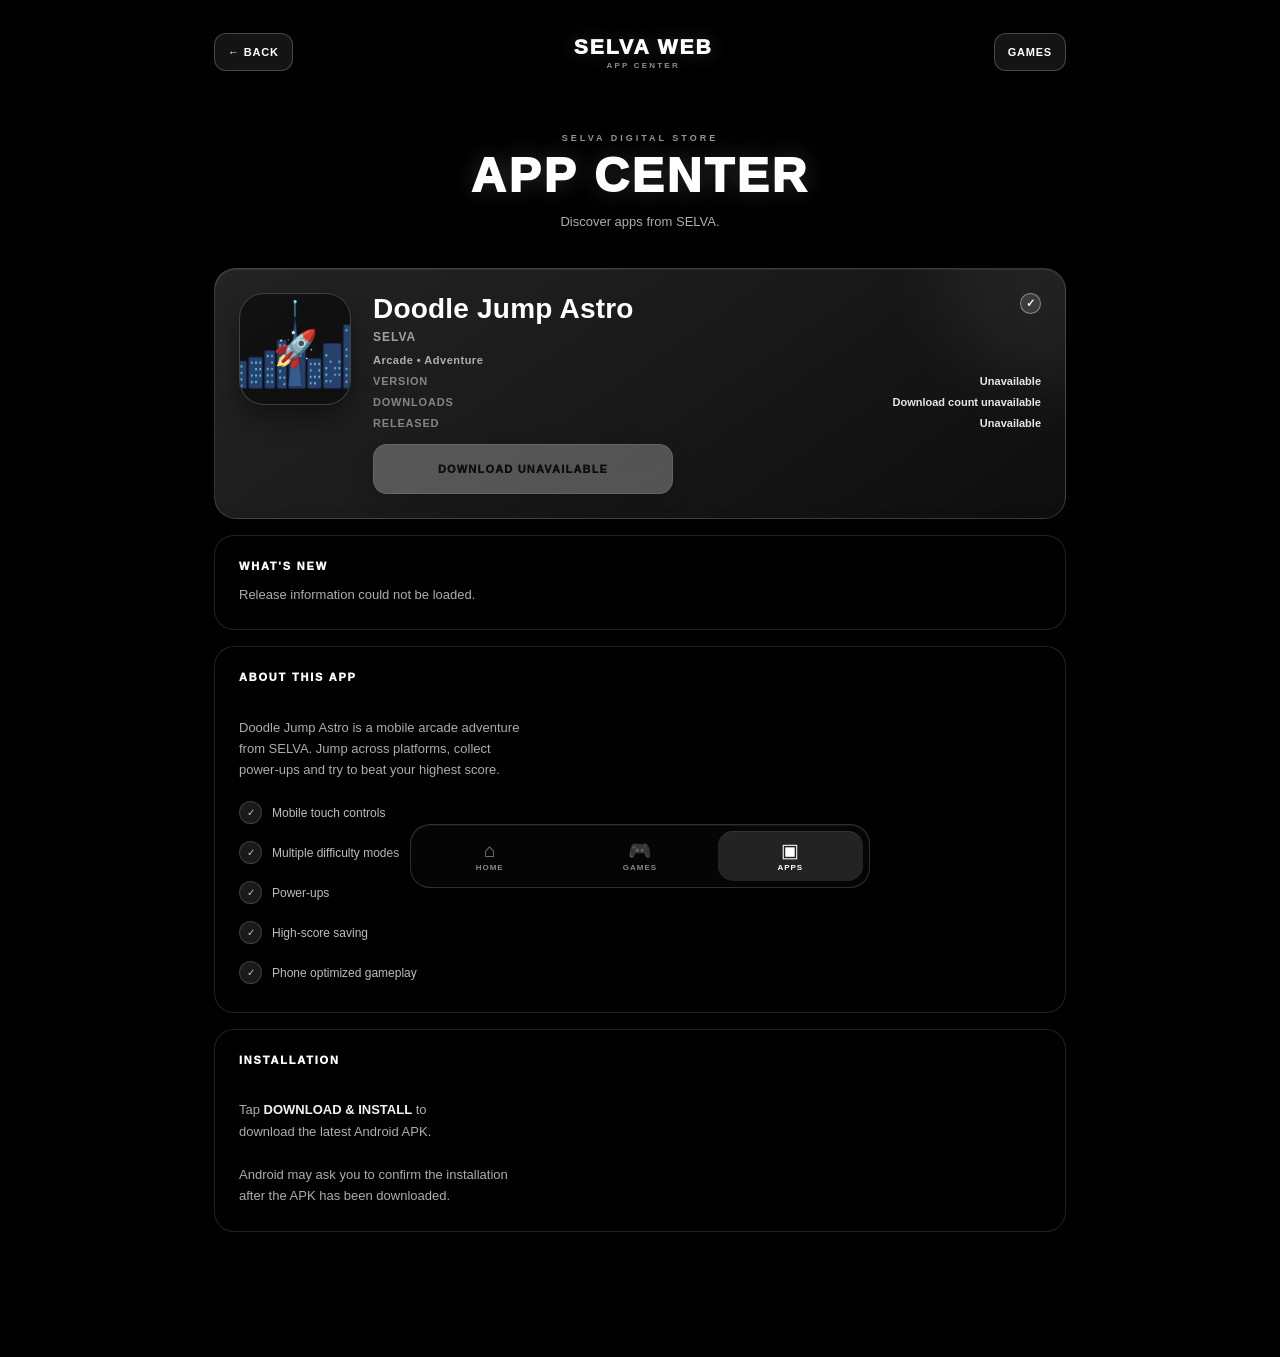
==== app-center.html @ 06432cd3 "Update style.css" ====
<!DOCTYPE html>
<html lang="en">

<head>
  <meta charset="UTF-8">

  <meta
          name="viewport"
          content="width=device-width, initial-scale=1.0, maximum-scale=1.0, user-scalable=no"
  >

  <title>SELVA WEB • App Center</title>

  <link rel="stylesheet" href="app-center.css">
</head>

<body>

<!-- =====================================================
     BACKGROUND VIDEO
     ===================================================== -->

<div class="background">
  <video
          autoplay
          muted
          loop
          playsinline
          preload="auto"
  >
    <source
            src="assets/live_wallpaper_appcenter.mp4"
            type="video/mp4"
    >
  </video>

  <div class="background-overlay"></div>
</div>


<!-- =====================================================
     MAIN APP
     ===================================================== -->

<main class="app-shell">

  <!-- =================================================
       TOP HEADER
       ================================================= -->

  <header class="top-bar">

    <button
            class="top-button"
            onclick="window.location.href='home.html'"
    >
      ← BACK
    </button>

    <div class="brand">
      <div class="brand-title">
        SELVA WEB
      </div>

      <div class="brand-subtitle">
        APP CENTER
      </div>
    </div>

    <button
            class="top-button"
            onclick="window.location.href='game-center.html'"
    >
      GAMES
    </button>

  </header>


  <!-- =================================================
       PAGE TITLE
       ================================================= -->

  <section class="page-heading">

    <div class="heading-small">
      SELVA DIGITAL STORE
    </div>

    <h1>
      APP CENTER
    </h1>

    <p>
      Discover apps from SELVA.
    </p>

  </section>


  <!-- =================================================
       APP CARD
       ================================================= -->

  <section class="apps-container">

    <article class="app-card">

      <!-- APP ICON -->

      <div class="app-icon-wrapper">

        <div class="app-icon">

          <img
                  src="assets/doodle_jump/environment/space_city.png"
                  alt="Doodle Jump Astro"
                  onerror="this.style.display='none';"
          >

          <span class="fallback-icon">
                            🚀
                        </span>

        </div>

      </div>


      <!-- APP INFORMATION -->

      <div class="app-information">

        <div class="app-title-row">

          <div>

            <h2>
              Doodle Jump Astro
            </h2>

            <p class="developer">
              SELVA
            </p>

          </div>

          <div class="verified">
            ✓
          </div>

        </div>


        <div class="category">
          Arcade • Adventure
        </div>


        <!-- VERSION -->

        <div class="metadata-row">

                        <span>
                            VERSION
                        </span>

          <strong id="appVersion">
            Loading...
          </strong>

        </div>


        <!-- DOWNLOAD COUNT -->

        <div class="metadata-row">

                        <span>
                            DOWNLOADS
                        </span>

          <strong id="appDownloads">
            Loading...
          </strong>

        </div>


        <!-- RELEASE DATE -->

        <div class="metadata-row">

                        <span>
                            RELEASED
                        </span>

          <strong id="appDate">
            Loading...
          </strong>

        </div>


        <!-- INSTALL BUTTON -->

        <button
                id="installButton"
                class="install-btn"
                disabled
        >
          LOADING...
        </button>

      </div>

    </article>


    <!-- =================================================
         WHAT'S NEW
         ================================================= -->

    <section class="info-card">

      <div class="section-title">
        WHAT'S NEW
      </div>

      <p id="whatsNew">
        Loading release information...
      </p>

    </section>


    <!-- =================================================
         APP DESCRIPTION
         ================================================= -->

    <section class="info-card">

      <div class="section-title">
        ABOUT THIS APP
      </div>

      <p>
        Doodle Jump Astro is a mobile arcade adventure
        from SELVA. Jump across platforms, collect
        power-ups and try to beat your highest score.
      </p>

      <div class="feature-list">

        <div class="feature">
          <span>✓</span>
          Mobile touch controls
        </div>

        <div class="feature">
          <span>✓</span>
          Multiple difficulty modes
        </div>

        <div class="feature">
          <span>✓</span>
          Power-ups
        </div>

        <div class="feature">
          <span>✓</span>
          High-score saving
        </div>

        <div class="feature">
          <span>✓</span>
          Phone optimized gameplay
        </div>

      </div>

    </section>


    <!-- =================================================
         INSTALL INFORMATION
         ================================================= -->

    <section class="info-card install-info">

      <div class="section-title">
        INSTALLATION
      </div>

      <p>
        Tap <strong>DOWNLOAD &amp; INSTALL</strong> to
        download the latest Android APK.
      </p>

      <p>
        Android may ask you to confirm the installation
        after the APK has been downloaded.
      </p>

    </section>

  </section>

</main>


<!-- =====================================================
     BOTTOM NAVIGATION
     ===================================================== -->

<nav class="bottom-nav">

  <button
          onclick="window.location.href='home.html'"
  >
    <span>⌂</span>
    <small>HOME</small>
  </button>

  <button
          onclick="window.location.href='game-center.html'"
  >
    <span>🎮</span>
    <small>GAMES</small>
  </button>

  <button
          class="active"
          onclick="window.location.href='app-center.html'"
  >
    <span>▣</span>
    <small>APPS</small>
  </button>

</nav>


<!-- =====================================================
     APP CENTER JAVASCRIPT
     ===================================================== -->

<script src="app-center.js"></script>

</body>

</html>
---- app-center.css ----
/* =========================================================
   SELVA WEB — APP CENTER
   Complete stylesheet
   ========================================================= */


/* =========================================================
   RESET
   ========================================================= */

* {
    box-sizing: border-box;
    margin: 0;
    padding: 0;
}

html {
    width: 100%;
    min-height: 100%;
    background: #000;
    scroll-behavior: smooth;
}

body {
    width: 100%;
    min-height: 100vh;

    font-family:
        Inter,
        "Segoe UI",
        Roboto,
        Arial,
        sans-serif;

    background: #000;
    color: #fff;

    overflow-x: hidden;

    -webkit-font-smoothing: antialiased;
    text-rendering: optimizeLegibility;
}


/* =========================================================
   BACKGROUND
   ========================================================= */

.background {
    position: fixed;
    inset: 0;

    width: 100%;
    height: 100%;

    z-index: -10;

    overflow: hidden;

    background: #000;
}

.background video {
    position: absolute;

    top: 50%;
    left: 50%;

    width: 100%;
    height: 100%;

    min-width: 100%;
    min-height: 100%;

    transform: translate(-50%, -50%);

    object-fit: cover;

    opacity: 0.72;

    pointer-events: none;
}

.background-overlay {
    position: absolute;
    inset: 0;

    background:
        linear-gradient(
            180deg,
            rgba(0, 0, 0, 0.72) 0%,
            rgba(0, 0, 0, 0.34) 35%,
            rgba(0, 0, 0, 0.62) 72%,
            rgba(0, 0, 0, 0.94) 100%
        );

    backdrop-filter: blur(1px);

    pointer-events: none;
}


/* =========================================================
   MAIN SHELL
   ========================================================= */

.app-shell {
    width: 100%;
    max-width: 900px;

    margin: 0 auto;

    min-height: 100vh;

    padding:
        16px
        16px
        110px;
}


/* =========================================================
   TOP BAR
   ========================================================= */

.top-bar {
    position: sticky;

    top: 0;

    z-index: 50;

    width: 100%;

    min-height: 58px;

    display: flex;
    align-items: center;
    justify-content: space-between;

    gap: 10px;

    padding: 8px 0 12px;

    background:
        linear-gradient(
            180deg,
            rgba(0, 0, 0, 0.76),
            rgba(0, 0, 0, 0)
        );

    backdrop-filter: blur(8px);
}

.top-button {
    border: 1px solid rgba(255, 255, 255, 0.22);

    background:
        rgba(255, 255, 255, 0.08);

    color: #fff;

    min-height: 38px;

    padding: 0 13px;

    border-radius: 12px;

    font-size: 11px;
    font-weight: 800;

    letter-spacing: 0.8px;

    cursor: pointer;

    transition:
        transform 0.18s ease,
        background 0.18s ease,
        border-color 0.18s ease;
}

.top-button:hover {
    background:
        rgba(255, 255, 255, 0.15);

    border-color:
        rgba(255, 255, 255, 0.42);

    transform: translateY(-1px);
}

.top-button:active {
    transform: scale(0.96);
}

.brand {
    flex: 1;

    text-align: center;

    min-width: 0;
}

.brand-title {
    font-size: clamp(16px, 4vw, 21px);

    font-weight: 950;

    letter-spacing: 2px;

    white-space: nowrap;

    text-shadow:
        0 0 18px rgba(255, 255, 255, 0.2);
}

.brand-subtitle {
    margin-top: 2px;

    font-size: 8px;

    font-weight: 800;

    letter-spacing: 2.2px;

    opacity: 0.55;
}


/* =========================================================
   PAGE HEADING
   ========================================================= */

.page-heading {
    text-align: center;

    padding:
        30px
        4px
        28px;
}

.heading-small {
    font-size: 9px;

    font-weight: 900;

    letter-spacing: 3px;

    opacity: 0.58;

    margin-bottom: 9px;
}

.page-heading h1 {
    font-size: clamp(30px, 8vw, 48px);

    line-height: 1;

    font-weight: 1000;

    letter-spacing: 3px;

    text-transform: uppercase;

    text-shadow:
        0 0 24px rgba(255, 255, 255, 0.18);
}

.page-heading p {
    margin-top: 12px;

    font-size: 13px;

    line-height: 1.5;

    color:
        rgba(255, 255, 255, 0.68);
}


/* =========================================================
   APP CONTAINER
   ========================================================= */

.apps-container {
    display: flex;

    flex-direction: column;

    gap: 16px;
}


/* =========================================================
   APP CARD
   ========================================================= */

.app-card {
    position: relative;

    width: 100%;

    display: flex;

    align-items: flex-start;

    gap: 16px;

    padding: 18px;

    border-radius: 22px;

    border:
        1px solid rgba(255, 255, 255, 0.16);

    background:
        linear-gradient(
            145deg,
            rgba(255, 255, 255, 0.14),
            rgba(255, 255, 255, 0.055)
        );

    box-shadow:
        0 18px 50px rgba(0, 0, 0, 0.42),
        inset 0 1px 0 rgba(255, 255, 255, 0.08);

    backdrop-filter: blur(18px);
    -webkit-backdrop-filter: blur(18px);

    overflow: hidden;

    transition:
        transform 0.25s ease,
        border-color 0.25s ease,
        box-shadow 0.25s ease;
}

.app-card::before {
    content: "";

    position: absolute;

    top: -100px;
    right: -100px;

    width: 220px;
    height: 220px;

    border-radius: 50%;

    background:
        rgba(255, 255, 255, 0.06);

    filter: blur(40px);

    pointer-events: none;
}

.app-card:hover {
    transform: translateY(-2px);

    border-color:
        rgba(255, 255, 255, 0.28);

    box-shadow:
        0 24px 60px rgba(0, 0, 0, 0.52),
        inset 0 1px 0 rgba(255, 255, 255, 0.1);
}


/* =========================================================
   APP ICON
   ========================================================= */

.app-icon-wrapper {
    flex: 0 0 auto;
}

.app-icon {
    position: relative;

    width: 82px;
    height: 82px;

    border-radius: 20px;

    overflow: hidden;

    background:
        rgba(0, 0, 0, 0.5);

    border:
        1px solid rgba(255, 255, 255, 0.2);

    box-shadow:
        0 12px 28px rgba(0, 0, 0, 0.42);

    display: flex;
    align-items: center;
    justify-content: center;
}

.app-icon img {
    position: absolute;

    inset: 0;

    width: 100%;
    height: 100%;

    object-fit: cover;
}

.fallback-icon {
    position: relative;

    z-index: 1;

    font-size: 36px;

    line-height: 1;
}


/* =========================================================
   APP INFORMATION
   ========================================================= */

.app-information {
    flex: 1;

    min-width: 0;
}

.app-title-row {
    display: flex;

    align-items: flex-start;

    justify-content: space-between;

    gap: 8px;
}

.app-title-row h2 {
    font-size: clamp(18px, 5vw, 24px);

    line-height: 1.15;

    font-weight: 900;

    letter-spacing: 0.2px;
}

.developer {
    margin-top: 5px;

    font-size: 11px;

    font-weight: 700;

    letter-spacing: 1px;

    opacity: 0.58;
}

.verified {
    flex: 0 0 auto;

    width: 21px;
    height: 21px;

    display: flex;
    align-items: center;
    justify-content: center;

    border-radius: 50%;

    border:
        1px solid rgba(255, 255, 255, 0.4);

    background:
        rgba(255, 255, 255, 0.12);

    font-size: 11px;

    font-weight: 900;
}

.category {
    margin-top: 10px;

    font-size: 10px;

    font-weight: 700;

    letter-spacing: 0.5px;

    opacity: 0.64;
}


/* =========================================================
   METADATA
   ========================================================= */

.metadata-row {
    display: flex;

    align-items: center;

    justify-content: space-between;

    gap: 10px;

    margin-top: 9px;

    font-size: 10px;
}

.metadata-row span {
    font-weight: 700;

    letter-spacing: 0.8px;

    opacity: 0.46;
}

.metadata-row strong {
    font-size: 10px;

    font-weight: 800;

    text-align: right;

    color:
        rgba(255, 255, 255, 0.9);
}


/* =========================================================
   INSTALL BUTTON
   ========================================================= */

.install-btn {
    width: 100%;

    min-height: 46px;

    margin-top: 15px;

    padding: 0 18px;

    border: 1px solid
        rgba(255, 255, 255, 0.32);

    border-radius: 14px;

    background:
        rgba(255, 255, 255, 0.92);

    color: #000;

    font-size: 11px;

    font-weight: 950;

    letter-spacing: 1.2px;

    cursor: pointer;

    box-shadow:
        0 8px 25px rgba(0, 0, 0, 0.28);

    transition:
        transform 0.18s ease,
        background 0.18s ease,
        box-shadow 0.18s ease,
        opacity 0.18s ease;
}

.install-btn:hover:not(:disabled) {
    background: #fff;

    transform: translateY(-1px);

    box-shadow:
        0 12px 30px rgba(0, 0, 0, 0.38);
}

.install-btn:active:not(:disabled) {
    transform: scale(0.97);
}

.install-btn:disabled {
    cursor: wait;

    opacity: 0.48;

    background:
        rgba(255, 255, 255, 0.55);
}


/* =========================================================
   INFO CARDS
   ========================================================= */

.info-card {
    width: 100%;

    padding: 20px;

    border-radius: 20px;

    border:
        1px solid rgba(255, 255, 255, 0.13);

    background:
        rgba(0, 0, 0, 0.42);

    box-shadow:
        0 12px 38px rgba(0, 0, 0, 0.3);

    backdrop-filter: blur(16px);
    -webkit-backdrop-filter: blur(16px);
}

.section-title {
    margin-bottom: 12px;

    font-size: 11px;

    font-weight: 950;

    letter-spacing: 1.8px;
}

.info-card p {
    font-size: 12px;

    line-height: 1.65;

    color:
        rgba(255, 255, 255, 0.68);

    white-space: pre-line;
}

.info-card strong {
    color:
        rgba(255, 255, 255, 0.95);
}


/* =========================================================
   FEATURE LIST
   ========================================================= */

.feature-list {
    display: flex;

    flex-direction: column;

    gap: 10px;

    margin-top: 17px;
}

.feature {
    display: flex;

    align-items: center;

    gap: 10px;

    min-height: 30px;

    font-size: 11px;

    color:
        rgba(255, 255, 255, 0.74);
}

.feature span {
    width: 23px;
    height: 23px;

    flex: 0 0 auto;

    display: flex;
    align-items: center;
    justify-content: center;

    border-radius: 50%;

    background:
        rgba(255, 255, 255, 0.1);

    border:
        1px solid rgba(255, 255, 255, 0.15);

    font-size: 10px;
}


/* =========================================================
   INSTALL INFO
   ========================================================= */

.install-info {
    margin-bottom: 5px;
}


/* =========================================================
   BOTTOM NAVIGATION
   ========================================================= */

.bottom-nav {
    position: fixed;

    left: 50%;
    bottom: 12px;

    transform: translateX(-50%);

    z-index: 100;

    width:
        min(calc(100% - 24px), 460px);

    min-height: 62px;

    display: grid;

    grid-template-columns:
        repeat(3, 1fr);

    gap: 5px;

    padding: 6px;

    border-radius: 20px;

    border:
        1px solid rgba(255, 255, 255, 0.17);

    background:
        rgba(8, 8, 8, 0.72);

    box-shadow:
        0 16px 45px rgba(0, 0, 0, 0.55),
        inset 0 1px 0 rgba(255, 255, 255, 0.06);

    backdrop-filter: blur(22px);
    -webkit-backdrop-filter: blur(22px);
}

.bottom-nav button {
    min-height: 50px;

    border: 0;

    border-radius: 15px;

    background:
        transparent;

    color:
        rgba(255, 255, 255, 0.52);

    cursor: pointer;

    display: flex;

    flex-direction: column;

    align-items: center;

    justify-content: center;

    gap: 3px;

    transition:
        background 0.18s ease,
        color 0.18s ease,
        transform 0.18s ease;
}

.bottom-nav button span {
    font-size: 19px;

    line-height: 1;
}

.bottom-nav button small {
    font-size: 8px;

    font-weight: 900;

    letter-spacing: 1px;
}

.bottom-nav button:hover {
    color: #fff;

    background:
        rgba(255, 255, 255, 0.07);
}

.bottom-nav button:active {
    transform: scale(0.94);
}

.bottom-nav button.active {
    color: #fff;

    background:
        rgba(255, 255, 255, 0.12);

    box-shadow:
        inset 0 1px 0
        rgba(255, 255, 255, 0.08);
}


/* =========================================================
   LOADING STATE
   ========================================================= */

#appVersion,
#appDownloads,
#appDate,
#whatsNew {
    transition:
        opacity 0.25s ease;
}


/* =========================================================
   SCROLLBAR
   ========================================================= */

::-webkit-scrollbar {
    width: 5px;
}

::-webkit-scrollbar-track {
    background: #000;
}

::-webkit-scrollbar-thumb {
    background:
        rgba(255, 255, 255, 0.25);

    border-radius: 10px;
}

::-webkit-scrollbar-thumb:hover {
    background:
        rgba(255, 255, 255, 0.42);
}


/* =========================================================
   SELECTION
   ========================================================= */

::selection {
    background:
        rgba(255, 255, 255, 0.25);

    color: #fff;
}


/* =========================================================
   MOBILE — SMALL PHONES
   ========================================================= */

@media (max-width: 430px) {

    .app-shell {
        padding:
            10px
            12px
            105px;
    }

    .top-bar {
        min-height: 54px;

        padding-top: 5px;
    }

    .top-button {
        min-height: 36px;

        padding: 0 10px;

        font-size: 9px;

        letter-spacing: 0.6px;
    }

    .brand-title {
        font-size: 15px;

        letter-spacing: 1.5px;
    }

    .brand-subtitle {
        font-size: 7px;

        letter-spacing: 1.5px;
    }

    .page-heading {
        padding:
            24px
            0
            22px;
    }

    .page-heading h1 {
        font-size: 29px;

        letter-spacing: 2px;
    }

    .page-heading p {
        font-size: 12px;
    }

    .app-card {
        gap: 13px;

        padding: 14px;

        border-radius: 19px;
    }

    .app-icon {
        width: 70px;
        height: 70px;

        border-radius: 17px;
    }

    .fallback-icon {
        font-size: 30px;
    }

    .app-title-row h2 {
        font-size: 17px;
    }

    .developer {
        font-size: 10px;
    }

    .category {
        margin-top: 8px;

        font-size: 9px;
    }

    .metadata-row {
        margin-top: 7px;

        font-size: 9px;
    }

    .metadata-row strong {
        font-size: 9px;
    }

    .install-btn {
        min-height: 43px;

        margin-top: 13px;

        font-size: 10px;
    }

    .info-card {
        padding: 17px;

        border-radius: 18px;
    }

    .info-card p {
        font-size: 11px;

        line-height: 1.6;
    }

    .section-title {
        font-size: 10px;

        letter-spacing: 1.5px;
    }

    .feature {
        font-size: 10px;
    }

    .bottom-nav {
        bottom: 8px;

        width:
            calc(100% - 18px);

        min-height: 58px;

        border-radius: 18px;
    }

    .bottom-nav button {
        min-height: 46px;

        border-radius: 13px;
    }

    .bottom-nav button span {
        font-size: 17px;
    }

    .bottom-nav button small {
        font-size: 7px;
    }
}


/* =========================================================
   VERY SMALL PHONES
   ========================================================= */

@media (max-width: 350px) {

    .app-card {
        gap: 10px;

        padding: 12px;
    }

    .app-icon {
        width: 60px;
        height: 60px;

        border-radius: 15px;
    }

    .app-title-row h2 {
        font-size: 15px;
    }

    .verified {
        width: 18px;
        height: 18px;

        font-size: 9px;
    }

    .metadata-row {
        font-size: 8px;
    }

    .metadata-row strong {
        font-size: 8px;
    }

    .install-btn {
        min-height: 40px;

        font-size: 9px;
    }
}


/* =========================================================
   TABLET / DESKTOP
   ========================================================= */

@media (min-width: 700px) {

    .app-shell {
        padding:
            20px
            24px
            120px;
    }

    .top-bar {
        min-height: 68px;
    }

    .page-heading {
        padding-top: 45px;

        padding-bottom: 36px;
    }

    .app-card {
        padding: 24px;

        gap: 22px;
    }

    .app-icon {
        width: 112px;
        height: 112px;

        border-radius: 25px;
    }

    .app-title-row h2 {
        font-size: 28px;
    }

    .developer {
        font-size: 12px;
    }

    .category {
        font-size: 11px;
    }

    .metadata-row {
        font-size: 11px;
    }

    .metadata-row strong {
        font-size: 11px;
    }

    .install-btn {
        max-width: 300px;

        min-height: 50px;
    }

    .info-card {
        padding: 24px;
    }

    .info-card p {
        font-size: 13px;
    }

    .feature {
        font-size: 12px;
    }
}


/* =========================================================
   REDUCED MOTION
   ========================================================= */

@media (prefers-reduced-motion: reduce) {

    html {
        scroll-behavior: auto;
    }

    *,
    *::before,
    *::after {
        transition-duration: 0.01ms !important;
        animation-duration: 0.01ms !important;
        animation-iteration-count: 1 !important;
    }
}
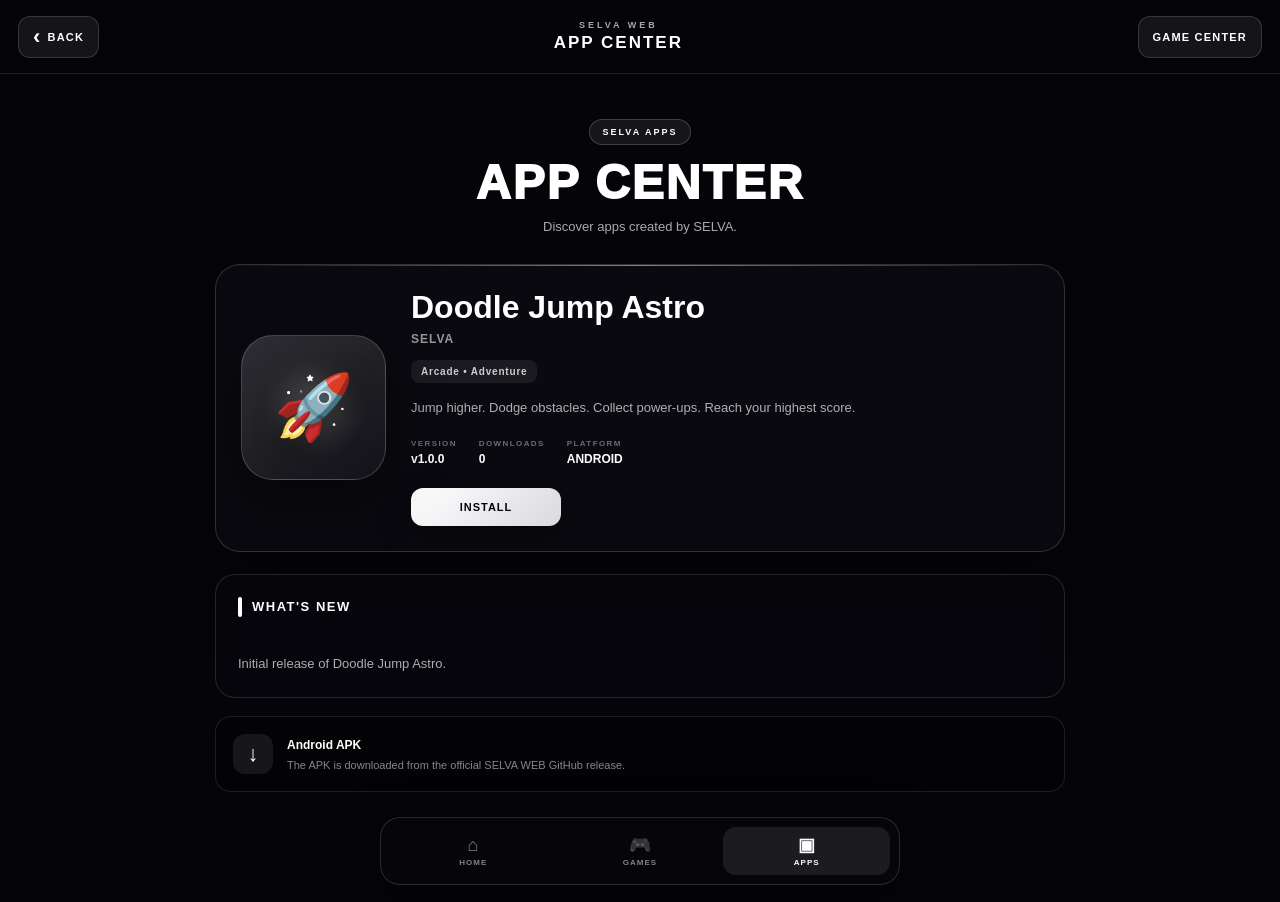
==== commit f049065e: "Update style.css" ====
--- a/app-center.html
+++ b/app-center.html
@@ -9,125 +9,140 @@
           content="width=device-width, initial-scale=1.0, maximum-scale=1.0, user-scalable=no"
   >
 
-  <title>SELVA WEB • App Center</title>
-
-  <link rel="stylesheet" href="app-center.css">
+  <meta
+          name="theme-color"
+          content="#050509"
+  >
+
+  <title>SELVA WEB - App Center</title>
+
+  <link
+          rel="stylesheet"
+          href="app-center.css"
+  >
 </head>
 
 <body>
 
 <!-- =====================================================
-     BACKGROUND VIDEO
+     APP CENTER LIVE WALLPAPER
      ===================================================== -->
 
-<div class="background">
-  <video
-          autoplay
-          muted
-          loop
-          playsinline
-          preload="auto"
-  >
-    <source
-            src="assets/live_wallpaper_appcenter.mp4"
-            type="video/mp4"
+<video
+        id="appCenterBackground"
+        class="app-center-background"
+        autoplay
+        muted
+        loop
+        playsinline
+        preload="auto"
+>
+  <source
+          src="assets/live_wallpaper_appcenter.mp4"
+          type="video/mp4"
+  >
+</video>
+
+
+<!-- Dark overlay -->
+<div class="background-overlay"></div>
+
+
+<!-- =====================================================
+     MAIN PAGE
+     ===================================================== -->
+
+<main class="app-page">
+
+
+  <!-- =================================================
+       TOP BAR
+       ================================================= -->
+
+  <header class="top-bar">
+
+    <a
+            href="home.html"
+            class="back-button"
     >
-  </video>
-
-  <div class="background-overlay"></div>
-</div>
-
-
-<!-- =====================================================
-     MAIN APP
-     ===================================================== -->
-
-<main class="app-shell">
+      <span class="back-icon">‹</span>
+      <span>BACK</span>
+    </a>
+
+
+    <div class="page-title">
+
+                <span class="title-small">
+                    SELVA WEB
+                </span>
+
+      <span class="title-main">
+                    APP CENTER
+                </span>
+
+    </div>
+
+
+    <a
+            href="game-center.html"
+            class="games-button"
+    >
+      GAME CENTER
+    </a>
+
+  </header>
+
 
   <!-- =================================================
-       TOP HEADER
+       CONTENT
        ================================================= -->
 
-  <header class="top-bar">
-
-    <button
-            class="top-button"
-            onclick="window.location.href='home.html'"
-    >
-      ← BACK
-    </button>
-
-    <div class="brand">
-      <div class="brand-title">
-        SELVA WEB
-      </div>
-
-      <div class="brand-subtitle">
+  <section class="app-content">
+
+
+    <!-- =================================================
+         PAGE INTRO
+         ================================================= -->
+
+    <div class="center-heading">
+
+      <div class="heading-badge">
+        SELVA APPS
+      </div>
+
+      <h1>
         APP CENTER
-      </div>
+      </h1>
+
+      <p>
+        Discover apps created by SELVA.
+      </p>
+
     </div>
 
-    <button
-            class="top-button"
-            onclick="window.location.href='game-center.html'"
-    >
-      GAMES
-    </button>
-
-  </header>
-
-
-  <!-- =================================================
-       PAGE TITLE
-       ================================================= -->
-
-  <section class="page-heading">
-
-    <div class="heading-small">
-      SELVA DIGITAL STORE
-    </div>
-
-    <h1>
-      APP CENTER
-    </h1>
-
-    <p>
-      Discover apps from SELVA.
-    </p>
-
-  </section>
-
-
-  <!-- =================================================
-       APP CARD
-       ================================================= -->
-
-  <section class="apps-container">
+
+    <!-- =================================================
+         APP CARD
+         ONLY DOODLE JUMP ASTRO
+         ================================================= -->
 
     <article class="app-card">
 
-      <!-- APP ICON -->
-
-      <div class="app-icon-wrapper">
-
-        <div class="app-icon">
-
-          <img
-                  src="assets/doodle_jump/environment/space_city.png"
-                  alt="Doodle Jump Astro"
-                  onerror="this.style.display='none';"
-          >
-
-          <span class="fallback-icon">
-                            🚀
-                        </span>
-
+
+      <!-- App icon -->
+
+      <div class="app-icon">
+
+        <div class="icon-glow"></div>
+
+        <div class="icon-content">
+          🚀
         </div>
 
       </div>
 
 
-      <!-- APP INFORMATION -->
+      <!-- App information -->
 
       <div class="app-information">
 
@@ -145,71 +160,84 @@
 
           </div>
 
-          <div class="verified">
-            ✓
-          </div>
-
         </div>
 
 
-        <div class="category">
+        <div class="app-category">
           Arcade • Adventure
         </div>
 
 
-        <!-- VERSION -->
-
-        <div class="metadata-row">
-
-                        <span>
-                            VERSION
-                        </span>
-
-          <strong id="appVersion">
-            Loading...
-          </strong>
+        <div class="app-description">
+
+          Jump higher.
+          Dodge obstacles.
+          Collect power-ups.
+          Reach your highest score.
 
         </div>
 
 
-        <!-- DOWNLOAD COUNT -->
-
-        <div class="metadata-row">
-
-                        <span>
-                            DOWNLOADS
-                        </span>
-
-          <strong id="appDownloads">
-            Loading...
-          </strong>
+        <!-- App metadata -->
+
+        <div class="app-meta">
+
+          <div class="meta-item">
+
+                            <span class="meta-label">
+                                VERSION
+                            </span>
+
+            <span
+                    id="appVersion"
+                    class="meta-value"
+            >
+                                v1.0.0
+                            </span>
+
+          </div>
+
+
+          <div class="meta-item">
+
+                            <span class="meta-label">
+                                DOWNLOADS
+                            </span>
+
+            <span
+                    id="downloadCount"
+                    class="meta-value"
+            >
+                                0
+                            </span>
+
+          </div>
+
+
+          <div class="meta-item">
+
+                            <span class="meta-label">
+                                PLATFORM
+                            </span>
+
+            <span class="meta-value">
+                                ANDROID
+                            </span>
+
+          </div>
 
         </div>
 
 
-        <!-- RELEASE DATE -->
-
-        <div class="metadata-row">
-
-                        <span>
-                            RELEASED
-                        </span>
-
-          <strong id="appDate">
-            Loading...
-          </strong>
-
-        </div>
-
-
-        <!-- INSTALL BUTTON -->
+        <!-- Install button -->
 
         <button
                 id="installButton"
-                class="install-btn"
-                disabled
+                class="install-button"
+                type="button"
+                onclick="openInstallModal()"
         >
-          LOADING...
+          <span>INSTALL</span>
         </button>
 
       </div>
@@ -221,92 +249,148 @@
          WHAT'S NEW
          ================================================= -->
 
-    <section class="info-card">
-
-      <div class="section-title">
-        WHAT'S NEW
-      </div>
-
-      <p id="whatsNew">
-        Loading release information...
+    <section class="whats-new-card">
+
+      <div class="section-heading">
+
+        <span class="section-line"></span>
+
+        <h2>
+          WHAT'S NEW
+        </h2>
+
+      </div>
+
+
+      <div
+              id="whatsNew"
+              class="whats-new-content"
+      >
+        Initial release of Doodle Jump Astro.
+      </div>
+
+    </section>
+
+
+    <!-- =================================================
+         DOWNLOAD INFORMATION
+         ================================================= -->
+
+    <section class="download-info">
+
+      <div class="info-icon">
+        ↓
+      </div>
+
+      <div>
+
+        <strong>
+          Android APK
+        </strong>
+
+        <p>
+          The APK is downloaded from the
+          official SELVA WEB GitHub release.
+        </p>
+
+      </div>
+
+    </section>
+
+
+  </section>
+
+</main>
+
+
+<!-- =====================================================
+     INSTALL MODAL
+     ===================================================== -->
+
+<div
+        id="installModal"
+        class="install-modal"
+        aria-hidden="true"
+>
+
+  <div class="modal-box">
+
+
+    <!-- Close -->
+
+    <button
+            id="closeInstall"
+            class="modal-close"
+            type="button"
+            aria-label="Close"
+    >
+      ×
+    </button>
+
+
+    <!-- Icon -->
+
+    <div class="modal-icon">
+      🚀
+    </div>
+
+
+    <h2>
+      Doodle Jump Astro
+    </h2>
+
+
+    <p class="modal-subtitle">
+      Download and install the latest Android APK.
+    </p>
+
+
+    <!-- Progress -->
+
+    <div
+            id="downloadProgress"
+            class="download-progress"
+    >
+
+      <div class="progress-track">
+
+        <div
+                id="progressBar"
+                class="progress-bar"
+        ></div>
+
+      </div>
+
+
+      <p
+              id="downloadStatus"
+              class="download-status"
+      >
+        Ready to download.
       </p>
 
-    </section>
-
-
-    <!-- =================================================
-         APP DESCRIPTION
-         ================================================= -->
-
-    <section class="info-card">
-
-      <div class="section-title">
-        ABOUT THIS APP
-      </div>
-
-      <p>
-        Doodle Jump Astro is a mobile arcade adventure
-        from SELVA. Jump across platforms, collect
-        power-ups and try to beat your highest score.
-      </p>
-
-      <div class="feature-list">
-
-        <div class="feature">
-          <span>✓</span>
-          Mobile touch controls
-        </div>
-
-        <div class="feature">
-          <span>✓</span>
-          Multiple difficulty modes
-        </div>
-
-        <div class="feature">
-          <span>✓</span>
-          Power-ups
-        </div>
-
-        <div class="feature">
-          <span>✓</span>
-          High-score saving
-        </div>
-
-        <div class="feature">
-          <span>✓</span>
-          Phone optimized gameplay
-        </div>
-
-      </div>
-
-    </section>
-
-
-    <!-- =================================================
-         INSTALL INFORMATION
-         ================================================= -->
-
-    <section class="info-card install-info">
-
-      <div class="section-title">
-        INSTALLATION
-      </div>
-
-      <p>
-        Tap <strong>DOWNLOAD &amp; INSTALL</strong> to
-        download the latest Android APK.
-      </p>
-
-      <p>
-        Android may ask you to confirm the installation
-        after the APK has been downloaded.
-      </p>
-
-    </section>
-
-  </section>
-
-</main>
+    </div>
+
+
+    <!-- Download -->
+
+    <button
+            id="downloadInstall"
+            class="download-install-button"
+            type="button"
+    >
+      DOWNLOAD &amp; INSTALL
+    </button>
+
+
+    <p class="install-note">
+      Android may ask for confirmation before
+      installing the downloaded APK.
+    </p>
+
+  </div>
+
+</div>
 
 
 <!-- =====================================================
@@ -315,36 +399,43 @@
 
 <nav class="bottom-nav">
 
-  <button
-          onclick="window.location.href='home.html'"
-  >
-    <span>⌂</span>
-    <small>HOME</small>
-  </button>
-
-  <button
-          onclick="window.location.href='game-center.html'"
-  >
-    <span>🎮</span>
-    <small>GAMES</small>
-  </button>
-
-  <button
-          class="active"
-          onclick="window.location.href='app-center.html'"
-  >
-    <span>▣</span>
-    <small>APPS</small>
-  </button>
+  <a
+          href="home.html"
+          class="nav-item"
+  >
+    <span class="nav-icon">⌂</span>
+    <span>HOME</span>
+  </a>
+
+
+  <a
+          href="game-center.html"
+          class="nav-item"
+  >
+    <span class="nav-icon">🎮</span>
+    <span>GAMES</span>
+  </a>
+
+
+  <a
+          href="app-center.html"
+          class="nav-item active"
+  >
+    <span class="nav-icon">▣</span>
+    <span>APPS</span>
+  </a>
 
 </nav>
 
 
 <!-- =====================================================
-     APP CENTER JAVASCRIPT
+     JAVASCRIPT
      ===================================================== -->
 
-<script src="app-center.js"></script>
+<script
+        src="app-center.js"
+        defer
+></script>
 
 </body>
 
--- a/app-center.css
+++ b/app-center.css
@@ -1,6 +1,7 @@
 /* =========================================================
-   SELVA WEB — APP CENTER
-   Complete stylesheet
+   SELVA WEB
+   APP CENTER
+   app-center.css
    ========================================================= */
 
 
@@ -14,108 +15,89 @@
     padding: 0;
 }
 
-html {
+
+html,
+body {
     width: 100%;
     min-height: 100%;
-    background: #000;
-    scroll-behavior: smooth;
-}
+}
+
+
+html {
+    background: #050509;
+}
+
 
 body {
-    width: 100%;
     min-height: 100vh;
 
     font-family:
-        Inter,
-        "Segoe UI",
-        Roboto,
         Arial,
+        Helvetica,
         sans-serif;
 
-    background: #000;
-    color: #fff;
+    color: #ffffff;
+
+    background: #050509;
 
     overflow-x: hidden;
-
-    -webkit-font-smoothing: antialiased;
-    text-rendering: optimizeLegibility;
-}
-
-
-/* =========================================================
-   BACKGROUND
-   ========================================================= */
-
-.background {
+}
+
+
+/* =========================================================
+   BACKGROUND VIDEO
+   ========================================================= */
+
+.app-center-background {
     position: fixed;
+
+    top: 0;
+    left: 0;
+
+    width: 100vw;
+    height: 100vh;
+
+    object-fit: cover;
+
+    z-index: -3;
+
+    background: #050509;
+}
+
+
+/* =========================================================
+   BACKGROUND OVERLAY
+   ========================================================= */
+
+.background-overlay {
+    position: fixed;
+
     inset: 0;
 
-    width: 100%;
-    height: 100%;
-
-    z-index: -10;
-
-    overflow: hidden;
-
-    background: #000;
-}
-
-.background video {
-    position: absolute;
-
-    top: 50%;
-    left: 50%;
-
-    width: 100%;
-    height: 100%;
-
-    min-width: 100%;
-    min-height: 100%;
-
-    transform: translate(-50%, -50%);
-
-    object-fit: cover;
-
-    opacity: 0.72;
-
-    pointer-events: none;
-}
-
-.background-overlay {
-    position: absolute;
-    inset: 0;
+    z-index: -2;
 
     background:
         linear-gradient(
             180deg,
-            rgba(0, 0, 0, 0.72) 0%,
-            rgba(0, 0, 0, 0.34) 35%,
-            rgba(0, 0, 0, 0.62) 72%,
-            rgba(0, 0, 0, 0.94) 100%
+            rgba(0, 0, 0, 0.45) 0%,
+            rgba(0, 0, 0, 0.20) 35%,
+            rgba(0, 0, 0, 0.55) 100%
         );
 
-    backdrop-filter: blur(1px);
-
     pointer-events: none;
 }
 
 
 /* =========================================================
-   MAIN SHELL
-   ========================================================= */
-
-.app-shell {
-    width: 100%;
-    max-width: 900px;
-
-    margin: 0 auto;
+   PAGE
+   ========================================================= */
+
+.app-page {
+    position: relative;
 
     min-height: 100vh;
 
-    padding:
-        16px
-        16px
-        110px;
+    padding-bottom: 110px;
 }
 
 
@@ -132,163 +114,219 @@
 
     width: 100%;
 
-    min-height: 58px;
+    min-height: 74px;
+
+    padding:
+        14px
+        18px;
 
     display: flex;
+
     align-items: center;
+
     justify-content: space-between;
 
-    gap: 10px;
-
-    padding: 8px 0 12px;
-
-    background:
-        linear-gradient(
-            180deg,
-            rgba(0, 0, 0, 0.76),
-            rgba(0, 0, 0, 0)
+    gap: 14px;
+
+    background:
+        rgba(5, 5, 9, 0.72);
+
+    border-bottom:
+        1px solid
+        rgba(255, 255, 255, 0.10);
+
+    backdrop-filter: blur(18px);
+
+    -webkit-backdrop-filter: blur(18px);
+}
+
+
+/* =========================================================
+   BACK BUTTON
+   ========================================================= */
+
+.back-button,
+.games-button {
+    display: inline-flex;
+
+    align-items: center;
+
+    justify-content: center;
+
+    min-height: 42px;
+
+    padding:
+        9px
+        14px;
+
+    color: #ffffff;
+
+    text-decoration: none;
+
+    font-size: 11px;
+
+    font-weight: 800;
+
+    letter-spacing: 1.2px;
+
+    border:
+        1px solid
+        rgba(255, 255, 255, 0.15);
+
+    border-radius: 12px;
+
+    background:
+        rgba(255, 255, 255, 0.07);
+
+    transition:
+        transform 0.2s ease,
+        background 0.2s ease,
+        border-color 0.2s ease;
+}
+
+
+.back-button:hover,
+.games-button:hover {
+    transform: translateY(-2px);
+
+    background:
+        rgba(255, 255, 255, 0.13);
+
+    border-color:
+        rgba(255, 255, 255, 0.30);
+}
+
+
+.back-icon {
+    margin-right: 6px;
+
+    font-size: 22px;
+
+    line-height: 10px;
+}
+
+
+/* =========================================================
+   PAGE TITLE
+   ========================================================= */
+
+.page-title {
+    display: flex;
+
+    flex-direction: column;
+
+    align-items: center;
+
+    justify-content: center;
+
+    text-align: center;
+}
+
+
+.title-small {
+    font-size: 9px;
+
+    font-weight: 700;
+
+    letter-spacing: 3px;
+
+    opacity: 0.65;
+}
+
+
+.title-main {
+    margin-top: 3px;
+
+    font-size: 17px;
+
+    font-weight: 900;
+
+    letter-spacing: 2px;
+}
+
+
+/* =========================================================
+   CONTENT
+   ========================================================= */
+
+.app-content {
+    width: min(
+        100% - 30px,
+        850px
+    );
+
+    margin:
+        0
+        auto;
+
+    padding-top: 45px;
+}
+
+
+/* =========================================================
+   HEADING
+   ========================================================= */
+
+.center-heading {
+    text-align: center;
+
+    margin-bottom: 30px;
+}
+
+
+.heading-badge {
+    display: inline-flex;
+
+    align-items: center;
+
+    justify-content: center;
+
+    padding:
+        7px
+        12px;
+
+    border:
+        1px solid
+        rgba(255, 255, 255, 0.18);
+
+    border-radius: 999px;
+
+    background:
+        rgba(255, 255, 255, 0.07);
+
+    font-size: 9px;
+
+    font-weight: 900;
+
+    letter-spacing: 2px;
+}
+
+
+.center-heading h1 {
+    margin-top: 14px;
+
+    font-size:
+        clamp(
+            30px,
+            7vw,
+            48px
         );
 
-    backdrop-filter: blur(8px);
-}
-
-.top-button {
-    border: 1px solid rgba(255, 255, 255, 0.22);
-
-    background:
-        rgba(255, 255, 255, 0.08);
-
-    color: #fff;
-
-    min-height: 38px;
-
-    padding: 0 13px;
-
-    border-radius: 12px;
-
-    font-size: 11px;
-    font-weight: 800;
-
-    letter-spacing: 0.8px;
-
-    cursor: pointer;
-
-    transition:
-        transform 0.18s ease,
-        background 0.18s ease,
-        border-color 0.18s ease;
-}
-
-.top-button:hover {
-    background:
-        rgba(255, 255, 255, 0.15);
-
-    border-color:
-        rgba(255, 255, 255, 0.42);
-
-    transform: translateY(-1px);
-}
-
-.top-button:active {
-    transform: scale(0.96);
-}
-
-.brand {
-    flex: 1;
-
-    text-align: center;
-
-    min-width: 0;
-}
-
-.brand-title {
-    font-size: clamp(16px, 4vw, 21px);
+    line-height: 1;
 
     font-weight: 950;
 
     letter-spacing: 2px;
-
-    white-space: nowrap;
-
-    text-shadow:
-        0 0 18px rgba(255, 255, 255, 0.2);
-}
-
-.brand-subtitle {
-    margin-top: 2px;
-
-    font-size: 8px;
-
-    font-weight: 800;
-
-    letter-spacing: 2.2px;
-
-    opacity: 0.55;
-}
-
-
-/* =========================================================
-   PAGE HEADING
-   ========================================================= */
-
-.page-heading {
-    text-align: center;
-
-    padding:
-        30px
-        4px
-        28px;
-}
-
-.heading-small {
-    font-size: 9px;
-
-    font-weight: 900;
-
-    letter-spacing: 3px;
-
-    opacity: 0.58;
-
-    margin-bottom: 9px;
-}
-
-.page-heading h1 {
-    font-size: clamp(30px, 8vw, 48px);
-
-    line-height: 1;
-
-    font-weight: 1000;
-
-    letter-spacing: 3px;
-
-    text-transform: uppercase;
-
-    text-shadow:
-        0 0 24px rgba(255, 255, 255, 0.18);
-}
-
-.page-heading p {
+}
+
+
+.center-heading p {
     margin-top: 12px;
-
-    font-size: 13px;
-
-    line-height: 1.5;
 
     color:
         rgba(255, 255, 255, 0.68);
-}
-
-
-/* =========================================================
-   APP CONTAINER
-   ========================================================= */
-
-.apps-container {
-    display: flex;
-
-    flex-direction: column;
-
-    gap: 16px;
+
+    font-size: 13px;
 }
 
 
@@ -299,127 +337,126 @@
 .app-card {
     position: relative;
 
+    display: flex;
+
+    align-items: center;
+
+    gap: 25px;
+
     width: 100%;
 
+    padding: 25px;
+
+    border:
+        1px solid
+        rgba(255, 255, 255, 0.16);
+
+    border-radius: 25px;
+
+    background:
+        rgba(12, 12, 20, 0.68);
+
+    box-shadow:
+        0 25px 80px
+        rgba(0, 0, 0, 0.40);
+
+    backdrop-filter: blur(22px);
+
+    -webkit-backdrop-filter: blur(22px);
+
+    overflow: hidden;
+}
+
+
+.app-card::before {
+    content: "";
+
+    position: absolute;
+
+    top: 0;
+    left: 0;
+
+    width: 100%;
+    height: 1px;
+
+    background:
+        linear-gradient(
+            90deg,
+            transparent,
+            rgba(255, 255, 255, 0.5),
+            transparent
+        );
+}
+
+
+/* =========================================================
+   APP ICON
+   ========================================================= */
+
+.app-icon {
+    position: relative;
+
+    flex-shrink: 0;
+
+    width: 145px;
+    height: 145px;
+
     display: flex;
 
-    align-items: flex-start;
-
-    gap: 16px;
-
-    padding: 18px;
-
-    border-radius: 22px;
-
-    border:
-        1px solid rgba(255, 255, 255, 0.16);
+    align-items: center;
+
+    justify-content: center;
+
+    border-radius: 32px;
 
     background:
         linear-gradient(
             145deg,
-            rgba(255, 255, 255, 0.14),
-            rgba(255, 255, 255, 0.055)
+            rgba(255, 255, 255, 0.15),
+            rgba(255, 255, 255, 0.04)
         );
 
+    border:
+        1px solid
+        rgba(255, 255, 255, 0.18);
+
     box-shadow:
-        0 18px 50px rgba(0, 0, 0, 0.42),
-        inset 0 1px 0 rgba(255, 255, 255, 0.08);
-
-    backdrop-filter: blur(18px);
-    -webkit-backdrop-filter: blur(18px);
+        0 20px 55px
+        rgba(0, 0, 0, 0.45);
 
     overflow: hidden;
-
-    transition:
-        transform 0.25s ease,
-        border-color 0.25s ease,
-        box-shadow 0.25s ease;
-}
-
-.app-card::before {
-    content: "";
-
+}
+
+
+.icon-glow {
     position: absolute;
 
-    top: -100px;
-    right: -100px;
-
-    width: 220px;
-    height: 220px;
+    width: 90px;
+    height: 90px;
 
     border-radius: 50%;
 
     background:
-        rgba(255, 255, 255, 0.06);
-
-    filter: blur(40px);
-
-    pointer-events: none;
-}
-
-.app-card:hover {
-    transform: translateY(-2px);
-
-    border-color:
-        rgba(255, 255, 255, 0.28);
-
-    box-shadow:
-        0 24px 60px rgba(0, 0, 0, 0.52),
-        inset 0 1px 0 rgba(255, 255, 255, 0.1);
-}
-
-
-/* =========================================================
-   APP ICON
-   ========================================================= */
-
-.app-icon-wrapper {
-    flex: 0 0 auto;
-}
-
-.app-icon {
+        radial-gradient(
+            circle,
+            rgba(255, 255, 255, 0.28),
+            transparent 70%
+        );
+
+    filter: blur(10px);
+}
+
+
+.icon-content {
     position: relative;
 
-    width: 82px;
-    height: 82px;
-
-    border-radius: 20px;
-
-    overflow: hidden;
-
-    background:
-        rgba(0, 0, 0, 0.5);
-
-    border:
-        1px solid rgba(255, 255, 255, 0.2);
-
-    box-shadow:
-        0 12px 28px rgba(0, 0, 0, 0.42);
-
-    display: flex;
-    align-items: center;
-    justify-content: center;
-}
-
-.app-icon img {
-    position: absolute;
-
-    inset: 0;
-
-    width: 100%;
-    height: 100%;
-
-    object-fit: cover;
-}
-
-.fallback-icon {
-    position: relative;
-
-    z-index: 1;
-
-    font-size: 36px;
-
-    line-height: 1;
+    font-size: 64px;
+
+    filter:
+        drop-shadow(
+            0 8px 15px
+            rgba(0, 0, 0, 0.45)
+        );
 }
 
 
@@ -433,6 +470,7 @@
     min-width: 0;
 }
 
+
 .app-title-row {
     display: flex;
 
@@ -440,277 +478,569 @@
 
     justify-content: space-between;
 
-    gap: 8px;
-}
+    gap: 15px;
+}
+
 
 .app-title-row h2 {
-    font-size: clamp(18px, 5vw, 24px);
-
-    line-height: 1.15;
+    font-size:
+        clamp(
+            22px,
+            4vw,
+            32px
+        );
+
+    line-height: 1.1;
 
     font-weight: 900;
-
-    letter-spacing: 0.2px;
-}
+}
+
 
 .developer {
-    margin-top: 5px;
-
-    font-size: 11px;
+    margin-top: 7px;
+
+    color:
+        rgba(255, 255, 255, 0.58);
+
+    font-size: 12px;
 
     font-weight: 700;
 
     letter-spacing: 1px;
-
-    opacity: 0.58;
-}
-
-.verified {
-    flex: 0 0 auto;
-
-    width: 21px;
-    height: 21px;
-
-    display: flex;
-    align-items: center;
-    justify-content: center;
-
-    border-radius: 50%;
-
-    border:
-        1px solid rgba(255, 255, 255, 0.4);
-
-    background:
-        rgba(255, 255, 255, 0.12);
-
-    font-size: 11px;
-
-    font-weight: 900;
-}
-
-.category {
-    margin-top: 10px;
+}
+
+
+.app-category {
+    display: inline-block;
+
+    margin-top: 14px;
+
+    padding:
+        6px
+        10px;
+
+    border-radius: 8px;
+
+    background:
+        rgba(255, 255, 255, 0.07);
+
+    color:
+        rgba(255, 255, 255, 0.78);
 
     font-size: 10px;
 
-    font-weight: 700;
-
-    letter-spacing: 0.5px;
-
-    opacity: 0.64;
-}
-
-
-/* =========================================================
-   METADATA
-   ========================================================= */
-
-.metadata-row {
-    display: flex;
-
-    align-items: center;
-
-    justify-content: space-between;
-
-    gap: 10px;
-
-    margin-top: 9px;
-
-    font-size: 10px;
-}
-
-.metadata-row span {
-    font-weight: 700;
+    font-weight: 800;
 
     letter-spacing: 0.8px;
-
-    opacity: 0.46;
-}
-
-.metadata-row strong {
-    font-size: 10px;
-
-    font-weight: 800;
-
-    text-align: right;
-
-    color:
-        rgba(255, 255, 255, 0.9);
-}
-
-
-/* =========================================================
-   INSTALL BUTTON
-   ========================================================= */
-
-.install-btn {
-    width: 100%;
-
-    min-height: 46px;
-
-    margin-top: 15px;
-
-    padding: 0 18px;
-
-    border: 1px solid
-        rgba(255, 255, 255, 0.32);
-
-    border-radius: 14px;
-
-    background:
-        rgba(255, 255, 255, 0.92);
-
-    color: #000;
-
-    font-size: 11px;
-
-    font-weight: 950;
-
-    letter-spacing: 1.2px;
-
-    cursor: pointer;
-
-    box-shadow:
-        0 8px 25px rgba(0, 0, 0, 0.28);
-
-    transition:
-        transform 0.18s ease,
-        background 0.18s ease,
-        box-shadow 0.18s ease,
-        opacity 0.18s ease;
-}
-
-.install-btn:hover:not(:disabled) {
-    background: #fff;
-
-    transform: translateY(-1px);
-
-    box-shadow:
-        0 12px 30px rgba(0, 0, 0, 0.38);
-}
-
-.install-btn:active:not(:disabled) {
-    transform: scale(0.97);
-}
-
-.install-btn:disabled {
-    cursor: wait;
-
-    opacity: 0.48;
-
-    background:
-        rgba(255, 255, 255, 0.55);
-}
-
-
-/* =========================================================
-   INFO CARDS
-   ========================================================= */
-
-.info-card {
-    width: 100%;
-
-    padding: 20px;
-
-    border-radius: 20px;
-
-    border:
-        1px solid rgba(255, 255, 255, 0.13);
-
-    background:
-        rgba(0, 0, 0, 0.42);
-
-    box-shadow:
-        0 12px 38px rgba(0, 0, 0, 0.3);
-
-    backdrop-filter: blur(16px);
-    -webkit-backdrop-filter: blur(16px);
-}
-
-.section-title {
-    margin-bottom: 12px;
-
-    font-size: 11px;
-
-    font-weight: 950;
-
-    letter-spacing: 1.8px;
-}
-
-.info-card p {
-    font-size: 12px;
-
-    line-height: 1.65;
+}
+
+
+.app-description {
+    margin-top: 14px;
+
+    max-width: 600px;
 
     color:
         rgba(255, 255, 255, 0.68);
 
+    font-size: 13px;
+
+    line-height: 1.65;
+}
+
+
+/* =========================================================
+   APP META
+   ========================================================= */
+
+.app-meta {
+    display: flex;
+
+    flex-wrap: wrap;
+
+    gap: 22px;
+
+    margin-top: 20px;
+}
+
+
+.meta-item {
+    display: flex;
+
+    flex-direction: column;
+
+    gap: 4px;
+}
+
+
+.meta-label {
+    color:
+        rgba(255, 255, 255, 0.40);
+
+    font-size: 8px;
+
+    font-weight: 900;
+
+    letter-spacing: 1.4px;
+}
+
+
+.meta-value {
+    color: #ffffff;
+
+    font-size: 12px;
+
+    font-weight: 800;
+}
+
+
+/* =========================================================
+   INSTALL BUTTON
+   ========================================================= */
+
+.install-button,
+.download-install-button {
+    border: 0;
+
+    cursor: pointer;
+
+    color: #ffffff;
+
+    font-weight: 900;
+
+    letter-spacing: 1px;
+
+    background:
+        linear-gradient(
+            135deg,
+            #ffffff,
+            #d9d9df
+        );
+
+    color: #050509;
+
+    box-shadow:
+        0 12px 30px
+        rgba(0, 0, 0, 0.35);
+
+    transition:
+        transform 0.2s ease,
+        box-shadow 0.2s ease;
+}
+
+
+.install-button {
+    margin-top: 22px;
+
+    min-width: 150px;
+
+    padding:
+        13px
+        22px;
+
+    border-radius: 12px;
+
+    font-size: 11px;
+}
+
+
+.install-button:hover,
+.download-install-button:hover {
+    transform: translateY(-2px);
+
+    box-shadow:
+        0 18px 35px
+        rgba(0, 0, 0, 0.45);
+}
+
+
+.install-button:active,
+.download-install-button:active {
+    transform: scale(0.98);
+}
+
+
+.install-button:disabled,
+.download-install-button:disabled {
+    opacity: 0.55;
+
+    cursor: wait;
+
+    transform: none;
+}
+
+
+/* =========================================================
+   WHAT'S NEW
+   ========================================================= */
+
+.whats-new-card {
+    margin-top: 22px;
+
+    padding: 22px;
+
+    border:
+        1px solid
+        rgba(255, 255, 255, 0.13);
+
+    border-radius: 20px;
+
+    background:
+        rgba(8, 8, 14, 0.62);
+
+    backdrop-filter: blur(18px);
+
+    -webkit-backdrop-filter: blur(18px);
+}
+
+
+.section-heading {
+    display: flex;
+
+    align-items: center;
+
+    gap: 10px;
+}
+
+
+.section-line {
+    width: 4px;
+
+    height: 20px;
+
+    border-radius: 10px;
+
+    background: #ffffff;
+}
+
+
+.section-heading h2 {
+    font-size: 13px;
+
+    font-weight: 900;
+
+    letter-spacing: 1.5px;
+}
+
+
+.whats-new-content {
+    margin-top: 14px;
+
+    color:
+        rgba(255, 255, 255, 0.68);
+
+    font-size: 13px;
+
+    line-height: 1.7;
+
     white-space: pre-line;
 }
 
-.info-card strong {
+
+/* =========================================================
+   DOWNLOAD INFO
+   ========================================================= */
+
+.download-info {
+    display: flex;
+
+    align-items: center;
+
+    gap: 14px;
+
+    margin-top: 18px;
+
+    padding: 17px;
+
+    border:
+        1px solid
+        rgba(255, 255, 255, 0.10);
+
+    border-radius: 16px;
+
+    background:
+        rgba(0, 0, 0, 0.32);
+}
+
+
+.info-icon {
+    flex-shrink: 0;
+
+    width: 40px;
+    height: 40px;
+
+    display: flex;
+
+    align-items: center;
+
+    justify-content: center;
+
+    border-radius: 12px;
+
+    background:
+        rgba(255, 255, 255, 0.08);
+
+    font-size: 22px;
+}
+
+
+.download-info strong {
+    font-size: 12px;
+
+    font-weight: 900;
+}
+
+
+.download-info p {
+    margin-top: 4px;
+
     color:
-        rgba(255, 255, 255, 0.95);
-}
-
-
-/* =========================================================
-   FEATURE LIST
-   ========================================================= */
-
-.feature-list {
+        rgba(255, 255, 255, 0.52);
+
+    font-size: 11px;
+
+    line-height: 1.5;
+}
+
+
+/* =========================================================
+   INSTALL MODAL
+   ========================================================= */
+
+.install-modal {
+    position: fixed;
+
+    inset: 0;
+
+    z-index: 200;
+
     display: flex;
 
-    flex-direction: column;
-
-    gap: 10px;
-
-    margin-top: 17px;
-}
-
-.feature {
+    align-items: center;
+
+    justify-content: center;
+
+    padding: 20px;
+
+    background:
+        rgba(0, 0, 0, 0.72);
+
+    opacity: 0;
+
+    visibility: hidden;
+
+    pointer-events: none;
+
+    transition:
+        opacity 0.2s ease,
+        visibility 0.2s ease;
+
+    backdrop-filter: blur(12px);
+
+    -webkit-backdrop-filter: blur(12px);
+}
+
+
+.install-modal.show {
+    opacity: 1;
+
+    visibility: visible;
+
+    pointer-events: auto;
+}
+
+
+/* =========================================================
+   MODAL BOX
+   ========================================================= */
+
+.modal-box {
+    position: relative;
+
+    width: min(
+        100%,
+        430px
+    );
+
+    padding: 30px 25px 25px;
+
+    text-align: center;
+
+    border:
+        1px solid
+        rgba(255, 255, 255, 0.16);
+
+    border-radius: 25px;
+
+    background:
+        rgba(14, 14, 22, 0.92);
+
+    box-shadow:
+        0 30px 100px
+        rgba(0, 0, 0, 0.65);
+
+    backdrop-filter: blur(25px);
+
+    -webkit-backdrop-filter: blur(25px);
+}
+
+
+/* =========================================================
+   MODAL CLOSE
+   ========================================================= */
+
+.modal-close {
+    position: absolute;
+
+    top: 12px;
+    right: 14px;
+
+    width: 35px;
+    height: 35px;
+
+    border: 0;
+
+    border-radius: 50%;
+
+    background:
+        rgba(255, 255, 255, 0.08);
+
+    color: #ffffff;
+
+    font-size: 24px;
+
+    line-height: 1;
+
+    cursor: pointer;
+}
+
+
+/* =========================================================
+   MODAL ICON
+   ========================================================= */
+
+.modal-icon {
+    width: 72px;
+    height: 72px;
+
+    margin:
+        0
+        auto
+        18px;
+
     display: flex;
 
     align-items: center;
 
-    gap: 10px;
-
-    min-height: 30px;
+    justify-content: center;
+
+    border-radius: 20px;
+
+    background:
+        rgba(255, 255, 255, 0.08);
+
+    font-size: 36px;
+}
+
+
+.modal-box h2 {
+    font-size: 24px;
+
+    font-weight: 900;
+}
+
+
+.modal-subtitle {
+    margin-top: 9px;
+
+    color:
+        rgba(255, 255, 255, 0.58);
+
+    font-size: 12px;
+
+    line-height: 1.6;
+}
+
+
+/* =========================================================
+   DOWNLOAD PROGRESS
+   ========================================================= */
+
+.download-progress {
+    display: none;
+
+    margin-top: 25px;
+}
+
+
+.progress-track {
+    width: 100%;
+
+    height: 7px;
+
+    overflow: hidden;
+
+    border-radius: 99px;
+
+    background:
+        rgba(255, 255, 255, 0.10);
+}
+
+
+.progress-bar {
+    width: 0%;
+
+    height: 100%;
+
+    border-radius: 99px;
+
+    background: #ffffff;
+
+    transition:
+        width 0.3s ease;
+}
+
+
+.download-status {
+    margin-top: 10px;
+
+    color:
+        rgba(255, 255, 255, 0.60);
+
+    font-size: 10px;
+}
+
+
+/* =========================================================
+   DOWNLOAD BUTTON
+   ========================================================= */
+
+.download-install-button {
+    width: 100%;
+
+    margin-top: 22px;
+
+    padding: 15px;
+
+    border-radius: 13px;
 
     font-size: 11px;
+}
+
+
+/* =========================================================
+   INSTALL NOTE
+   ========================================================= */
+
+.install-note {
+    margin-top: 14px;
 
     color:
-        rgba(255, 255, 255, 0.74);
-}
-
-.feature span {
-    width: 23px;
-    height: 23px;
-
-    flex: 0 0 auto;
-
-    display: flex;
-    align-items: center;
-    justify-content: center;
-
-    border-radius: 50%;
-
-    background:
-        rgba(255, 255, 255, 0.1);
-
-    border:
-        1px solid rgba(255, 255, 255, 0.15);
-
-    font-size: 10px;
-}
-
-
-/* =========================================================
-   INSTALL INFO
-   ========================================================= */
-
-.install-info {
-    margin-bottom: 5px;
+        rgba(255, 255, 255, 0.38);
+
+    font-size: 9px;
+
+    line-height: 1.5;
 }
 
 
@@ -722,455 +1052,350 @@
     position: fixed;
 
     left: 50%;
-    bottom: 12px;
+
+    bottom: 15px;
 
     transform: translateX(-50%);
 
     z-index: 100;
 
-    width:
-        min(calc(100% - 24px), 460px);
-
-    min-height: 62px;
-
-    display: grid;
-
-    grid-template-columns:
-        repeat(3, 1fr);
-
-    gap: 5px;
-
-    padding: 6px;
+    width: min(
+        calc(100% - 30px),
+        520px
+    );
+
+    display: flex;
+
+    align-items: center;
+
+    justify-content: space-around;
+
+    padding: 9px;
+
+    border:
+        1px solid
+        rgba(255, 255, 255, 0.14);
 
     border-radius: 20px;
 
-    border:
-        1px solid rgba(255, 255, 255, 0.17);
-
-    background:
-        rgba(8, 8, 8, 0.72);
+    background:
+        rgba(7, 7, 12, 0.80);
 
     box-shadow:
-        0 16px 45px rgba(0, 0, 0, 0.55),
-        inset 0 1px 0 rgba(255, 255, 255, 0.06);
+        0 18px 50px
+        rgba(0, 0, 0, 0.50);
 
     backdrop-filter: blur(22px);
+
     -webkit-backdrop-filter: blur(22px);
 }
 
-.bottom-nav button {
-    min-height: 50px;
-
-    border: 0;
-
-    border-radius: 15px;
-
-    background:
-        transparent;
+
+.nav-item {
+    flex: 1;
+
+    display: flex;
+
+    flex-direction: column;
+
+    align-items: center;
+
+    justify-content: center;
+
+    gap: 4px;
+
+    min-height: 48px;
 
     color:
-        rgba(255, 255, 255, 0.52);
-
-    cursor: pointer;
-
-    display: flex;
-
-    flex-direction: column;
-
-    align-items: center;
-
-    justify-content: center;
-
-    gap: 3px;
+        rgba(255, 255, 255, 0.50);
+
+    text-decoration: none;
+
+    border-radius: 13px;
+
+    font-size: 8px;
+
+    font-weight: 900;
+
+    letter-spacing: 1px;
 
     transition:
-        background 0.18s ease,
-        color 0.18s ease,
-        transform 0.18s ease;
-}
-
-.bottom-nav button span {
-    font-size: 19px;
-
-    line-height: 1;
-}
-
-.bottom-nav button small {
-    font-size: 8px;
-
-    font-weight: 900;
-
-    letter-spacing: 1px;
-}
-
-.bottom-nav button:hover {
-    color: #fff;
-
-    background:
-        rgba(255, 255, 255, 0.07);
-}
-
-.bottom-nav button:active {
-    transform: scale(0.94);
-}
-
-.bottom-nav button.active {
-    color: #fff;
-
-    background:
-        rgba(255, 255, 255, 0.12);
-
-    box-shadow:
-        inset 0 1px 0
-        rgba(255, 255, 255, 0.08);
-}
-
-
-/* =========================================================
-   LOADING STATE
-   ========================================================= */
-
-#appVersion,
-#appDownloads,
-#appDate,
-#whatsNew {
-    transition:
-        opacity 0.25s ease;
-}
-
-
-/* =========================================================
-   SCROLLBAR
-   ========================================================= */
-
-::-webkit-scrollbar {
-    width: 5px;
-}
-
-::-webkit-scrollbar-track {
-    background: #000;
-}
-
-::-webkit-scrollbar-thumb {
-    background:
-        rgba(255, 255, 255, 0.25);
-
-    border-radius: 10px;
-}
-
-::-webkit-scrollbar-thumb:hover {
-    background:
-        rgba(255, 255, 255, 0.42);
-}
-
-
-/* =========================================================
-   SELECTION
-   ========================================================= */
-
-::selection {
-    background:
-        rgba(255, 255, 255, 0.25);
-
-    color: #fff;
-}
-
-
-/* =========================================================
-   MOBILE — SMALL PHONES
-   ========================================================= */
-
-@media (max-width: 430px) {
-
-    .app-shell {
+        color 0.2s ease,
+        background 0.2s ease;
+}
+
+
+.nav-item:hover,
+.nav-item.active {
+    color: #ffffff;
+
+    background:
+        rgba(255, 255, 255, 0.09);
+}
+
+
+.nav-icon {
+    font-size: 18px;
+
+    line-height: 18px;
+}
+
+
+/* =========================================================
+   TABLET
+   ========================================================= */
+
+@media (max-width: 700px) {
+
+    .top-bar {
         padding:
-            10px
             12px
-            105px;
-    }
+            12px;
+    }
+
+
+    .back-button,
+    .games-button {
+        min-height: 38px;
+
+        padding:
+            8px
+            10px;
+
+        font-size: 9px;
+    }
+
+
+    .title-main {
+        font-size: 14px;
+    }
+
+
+    .title-small {
+        font-size: 7px;
+    }
+
+
+    .app-content {
+        width: min(
+            calc(100% - 22px),
+            600px
+        );
+
+        padding-top: 30px;
+    }
+
+
+    .app-card {
+        align-items: flex-start;
+
+        gap: 18px;
+
+        padding: 18px;
+
+        border-radius: 20px;
+    }
+
+
+    .app-icon {
+        width: 105px;
+        height: 105px;
+
+        border-radius: 24px;
+    }
+
+
+    .icon-content {
+        font-size: 46px;
+    }
+
+}
+
+
+/* =========================================================
+   PHONE
+   ========================================================= */
+
+@media (max-width: 520px) {
 
     .top-bar {
-        min-height: 54px;
-
-        padding-top: 5px;
-    }
-
-    .top-button {
-        min-height: 36px;
-
-        padding: 0 10px;
-
-        font-size: 9px;
-
-        letter-spacing: 0.6px;
-    }
-
-    .brand-title {
-        font-size: 15px;
-
-        letter-spacing: 1.5px;
-    }
-
-    .brand-subtitle {
+        min-height: 64px;
+
+        gap: 7px;
+    }
+
+
+    .back-button,
+    .games-button {
+        padding:
+            7px
+            8px;
+
+        border-radius: 10px;
+
+        font-size: 8px;
+
+        letter-spacing: 0.7px;
+    }
+
+
+    .back-icon {
+        font-size: 18px;
+
+        margin-right: 3px;
+    }
+
+
+    .title-main {
+        font-size: 12px;
+
+        letter-spacing: 1px;
+    }
+
+
+    .title-small {
+        font-size: 6px;
+
+        letter-spacing: 2px;
+    }
+
+
+    .app-content {
+        padding-top: 25px;
+    }
+
+
+    .center-heading {
+        margin-bottom: 22px;
+    }
+
+
+    .center-heading h1 {
+        font-size: 30px;
+    }
+
+
+    .center-heading p {
+        font-size: 11px;
+    }
+
+
+    .app-card {
+        flex-direction: column;
+
+        align-items: center;
+
+        text-align: center;
+
+        padding: 22px 17px;
+    }
+
+
+    .app-icon {
+        width: 125px;
+        height: 125px;
+
+        border-radius: 28px;
+    }
+
+
+    .icon-content {
+        font-size: 54px;
+    }
+
+
+    .app-information {
+        width: 100%;
+    }
+
+
+    .app-title-row {
+        justify-content: center;
+    }
+
+
+    .app-title-row h2 {
+        font-size: 24px;
+    }
+
+
+    .app-category {
+        margin-top: 12px;
+    }
+
+
+    .app-description {
+        font-size: 12px;
+
+        line-height: 1.6;
+    }
+
+
+    .app-meta {
+        justify-content: center;
+
+        gap: 18px;
+    }
+
+
+    .install-button {
+        width: 100%;
+
+        min-height: 48px;
+    }
+
+
+    .whats-new-card {
+        padding: 18px;
+    }
+
+
+    .download-info {
+        align-items: flex-start;
+    }
+
+
+    .bottom-nav {
+        bottom: 10px;
+
+        width:
+            calc(100% - 20px);
+    }
+
+}
+
+
+/* =========================================================
+   SMALL PHONE
+   ========================================================= */
+
+@media (max-width: 360px) {
+
+    .app-content {
+        width:
+            calc(100% - 16px);
+    }
+
+
+    .back-button span:last-child,
+    .games-button {
         font-size: 7px;
-
-        letter-spacing: 1.5px;
-    }
-
-    .page-heading {
-        padding:
-            24px
-            0
-            22px;
-    }
-
-    .page-heading h1 {
-        font-size: 29px;
-
-        letter-spacing: 2px;
-    }
-
-    .page-heading p {
-        font-size: 12px;
-    }
-
-    .app-card {
-        gap: 13px;
-
-        padding: 14px;
-
-        border-radius: 19px;
-    }
+    }
+
 
     .app-icon {
-        width: 70px;
-        height: 70px;
-
-        border-radius: 17px;
-    }
-
-    .fallback-icon {
-        font-size: 30px;
-    }
+        width: 110px;
+        height: 110px;
+    }
+
 
     .app-title-row h2 {
-        font-size: 17px;
-    }
-
-    .developer {
-        font-size: 10px;
-    }
-
-    .category {
-        margin-top: 8px;
-
-        font-size: 9px;
-    }
-
-    .metadata-row {
-        margin-top: 7px;
-
-        font-size: 9px;
-    }
-
-    .metadata-row strong {
-        font-size: 9px;
-    }
-
-    .install-btn {
-        min-height: 43px;
-
-        margin-top: 13px;
-
-        font-size: 10px;
-    }
-
-    .info-card {
-        padding: 17px;
-
-        border-radius: 18px;
-    }
-
-    .info-card p {
-        font-size: 11px;
-
-        line-height: 1.6;
-    }
-
-    .section-title {
-        font-size: 10px;
-
-        letter-spacing: 1.5px;
-    }
-
-    .feature {
-        font-size: 10px;
-    }
-
-    .bottom-nav {
-        bottom: 8px;
-
-        width:
-            calc(100% - 18px);
-
-        min-height: 58px;
-
-        border-radius: 18px;
-    }
-
-    .bottom-nav button {
-        min-height: 46px;
-
-        border-radius: 13px;
-    }
-
-    .bottom-nav button span {
-        font-size: 17px;
-    }
-
-    .bottom-nav button small {
-        font-size: 7px;
-    }
-}
-
-
-/* =========================================================
-   VERY SMALL PHONES
-   ========================================================= */
-
-@media (max-width: 350px) {
-
-    .app-card {
-        gap: 10px;
-
-        padding: 12px;
-    }
-
-    .app-icon {
-        width: 60px;
-        height: 60px;
-
-        border-radius: 15px;
-    }
-
-    .app-title-row h2 {
-        font-size: 15px;
-    }
-
-    .verified {
-        width: 18px;
-        height: 18px;
-
-        font-size: 9px;
-    }
-
-    .metadata-row {
-        font-size: 8px;
-    }
-
-    .metadata-row strong {
-        font-size: 8px;
-    }
-
-    .install-btn {
-        min-height: 40px;
-
-        font-size: 9px;
-    }
-}
-
-
-/* =========================================================
-   TABLET / DESKTOP
-   ========================================================= */
-
-@media (min-width: 700px) {
-
-    .app-shell {
-        padding:
-            20px
-            24px
-            120px;
-    }
-
-    .top-bar {
-        min-height: 68px;
-    }
-
-    .page-heading {
-        padding-top: 45px;
-
-        padding-bottom: 36px;
-    }
-
-    .app-card {
-        padding: 24px;
-
-        gap: 22px;
-    }
-
-    .app-icon {
-        width: 112px;
-        height: 112px;
-
-        border-radius: 25px;
-    }
-
-    .app-title-row h2 {
-        font-size: 28px;
-    }
-
-    .developer {
-        font-size: 12px;
-    }
-
-    .category {
-        font-size: 11px;
-    }
-
-    .metadata-row {
-        font-size: 11px;
-    }
-
-    .metadata-row strong {
-        font-size: 11px;
-    }
-
-    .install-btn {
-        max-width: 300px;
-
-        min-height: 50px;
-    }
-
-    .info-card {
-        padding: 24px;
-    }
-
-    .info-card p {
-        font-size: 13px;
-    }
-
-    .feature {
-        font-size: 12px;
-    }
-}
-
-
-/* =========================================================
-   REDUCED MOTION
-   ========================================================= */
-
-@media (prefers-reduced-motion: reduce) {
-
-    html {
-        scroll-behavior: auto;
-    }
-
-    *,
-    *::before,
-    *::after {
-        transition-duration: 0.01ms !important;
-        animation-duration: 0.01ms !important;
-        animation-iteration-count: 1 !important;
-    }
+        font-size: 21px;
+    }
+
+
+    .meta-item {
+        min-width: 65px;
+    }
+
 }
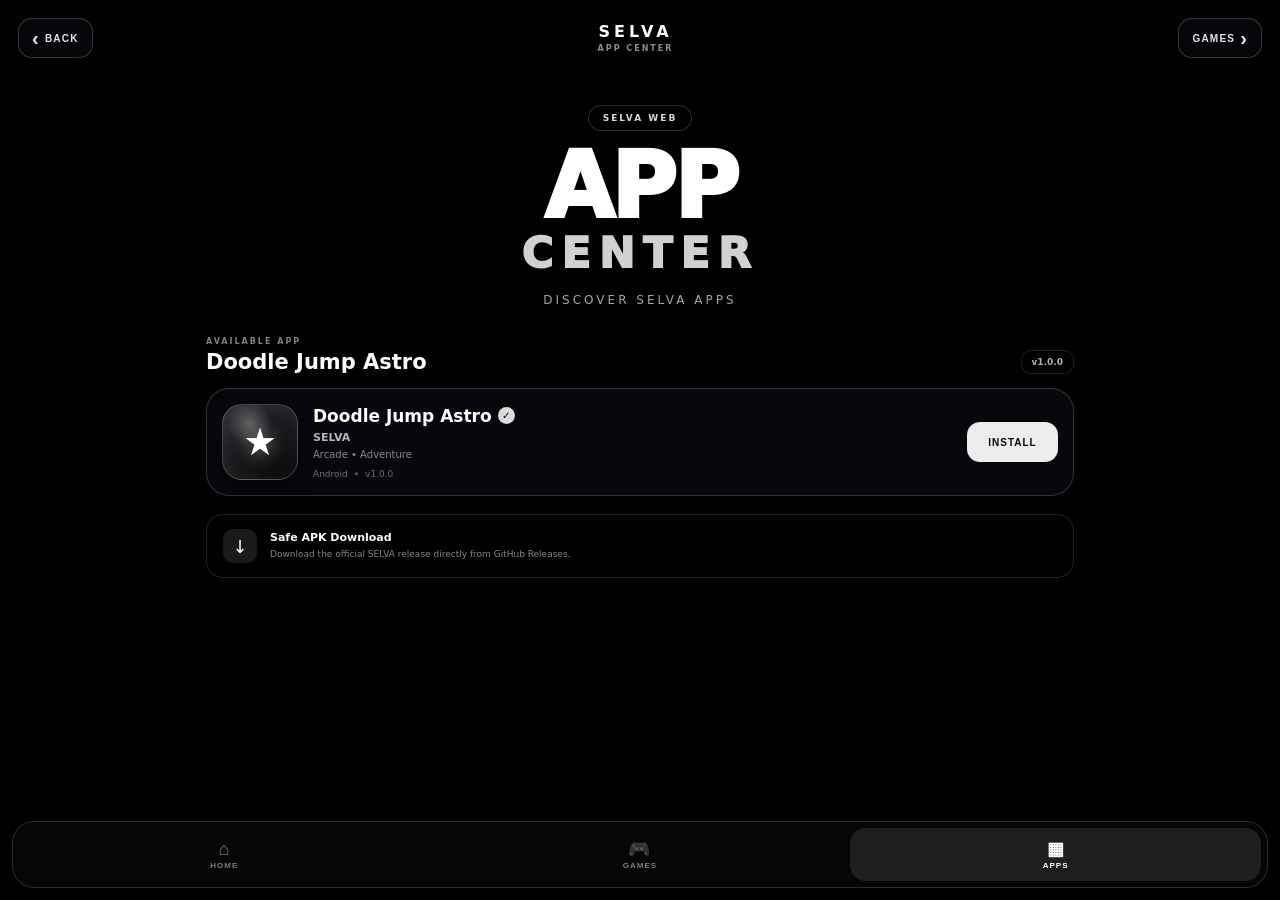
==== commit aa8f1ff3: "Update style.css" ====
--- a/app-center.html
+++ b/app-center.html
@@ -1,6 +1,5 @@
 <!DOCTYPE html>
 <html lang="en">
-
 <head>
   <meta charset="UTF-8">
 
@@ -9,24 +8,21 @@
           content="width=device-width, initial-scale=1.0, maximum-scale=1.0, user-scalable=no"
   >
 
-  <meta
-          name="theme-color"
-          content="#050509"
-  >
-
-  <title>SELVA WEB - App Center</title>
-
-  <link
-          rel="stylesheet"
-          href="app-center.css"
-  >
+  <meta name="theme-color" content="#000000">
+
+  <title>SELVA WEB • App Center</title>
+
+  <link rel="stylesheet" href="app-center.css">
 </head>
 
 <body>
 
-<!-- =====================================================
-     APP CENTER LIVE WALLPAPER
-     ===================================================== -->
+<!-- =========================================================
+     LIVE WALLPAPER
+     IMPORTANT:
+     Keep this path exactly as:
+     assets/live_wallpaper_appcenter.mp4
+     ========================================================= -->
 
 <video
         id="appCenterBackground"
@@ -35,7 +31,9 @@
         muted
         loop
         playsinline
+        webkit-playsinline
         preload="auto"
+        aria-hidden="true"
 >
   <source
           src="assets/live_wallpaper_appcenter.mp4"
@@ -43,349 +41,317 @@
   >
 </video>
 
-
-<!-- Dark overlay -->
+<!-- Dark cinematic overlay -->
 <div class="background-overlay"></div>
 
-
-<!-- =====================================================
-     MAIN PAGE
-     ===================================================== -->
+<!-- =========================================================
+     MAIN APP CENTER
+     ========================================================= -->
 
 <main class="app-page">
 
-
-  <!-- =================================================
-       TOP BAR
-       ================================================= -->
-
+  <!-- TOP BAR -->
   <header class="top-bar">
 
-    <a
-            href="home.html"
-            class="back-button"
-    >
-      <span class="back-icon">‹</span>
+    <button
+            class="top-button"
+            type="button"
+            onclick="goHome()"
+    >
+      <span class="button-icon">‹</span>
       <span>BACK</span>
-    </a>
-
+    </button>
 
     <div class="page-title">
-
-                <span class="title-small">
-                    SELVA WEB
-                </span>
-
-      <span class="title-main">
-                    APP CENTER
-                </span>
-
-    </div>
-
-
-    <a
-            href="game-center.html"
-            class="games-button"
-    >
-      GAME CENTER
-    </a>
+      <span class="title-main">SELVA</span>
+      <span class="title-sub">APP CENTER</span>
+    </div>
+
+    <button
+            class="top-button game-button"
+            type="button"
+            onclick="goGameCenter()"
+    >
+      <span>GAMES</span>
+      <span class="button-icon">›</span>
+    </button>
 
   </header>
 
 
-  <!-- =================================================
-       CONTENT
-       ================================================= -->
-
-  <section class="app-content">
+  <!-- =====================================================
+       HERO
+       ===================================================== -->
+
+  <section class="hero-section">
+
+    <div class="hero-content">
+
+      <div class="hero-badge">
+        SELVA WEB
+      </div>
+
+      <h1>
+        APP
+        <span>CENTER</span>
+      </h1>
+
+      <p>
+        Discover SELVA apps
+      </p>
+
+    </div>
+
+  </section>
+
+
+  <!-- =====================================================
+       APPS
+       ===================================================== -->
+
+  <section class="apps-section">
+
+    <div class="section-heading">
+
+      <div>
+        <span class="section-label">AVAILABLE APP</span>
+
+        <h2>
+          Doodle Jump Astro
+        </h2>
+      </div>
+
+      <span class="version-label">
+                v1.0.0
+            </span>
+
+    </div>
 
 
     <!-- =================================================
-         PAGE INTRO
+         DOODLE JUMP ASTRO CARD
          ================================================= -->
 
-    <div class="center-heading">
-
-      <div class="heading-badge">
-        SELVA APPS
-      </div>
-
-      <h1>
-        APP CENTER
-      </h1>
-
-      <p>
-        Discover apps created by SELVA.
-      </p>
-
-    </div>
-
-
-    <!-- =================================================
-         APP CARD
-         ONLY DOODLE JUMP ASTRO
-         ================================================= -->
-
     <article class="app-card">
 
-
-      <!-- App icon -->
-
-      <div class="app-icon">
-
-        <div class="icon-glow"></div>
-
-        <div class="icon-content">
-          🚀
+      <div class="app-icon-area">
+
+        <div class="app-icon">
+          <span class="astro-symbol">★</span>
         </div>
 
       </div>
 
 
-      <!-- App information -->
-
       <div class="app-information">
 
-        <div class="app-title-row">
-
-          <div>
-
-            <h2>
-              Doodle Jump Astro
-            </h2>
-
-            <p class="developer">
-              SELVA
-            </p>
-
-          </div>
+        <div class="app-name-row">
+
+          <h3>
+            Doodle Jump Astro
+          </h3>
+
+          <span class="verified">
+                        ✓
+                    </span>
 
         </div>
 
-
-        <div class="app-category">
+        <p class="developer">
+          SELVA
+        </p>
+
+        <p class="category">
           Arcade • Adventure
+        </p>
+
+        <div class="app-meta">
+
+                    <span>
+                        Android
+                    </span>
+
+          <span>
+                        •
+                    </span>
+
+          <span>
+                        v1.0.0
+                    </span>
+
         </div>
 
-
-        <div class="app-description">
-
-          Jump higher.
-          Dodge obstacles.
-          Collect power-ups.
-          Reach your highest score.
-
-        </div>
-
-
-        <!-- App metadata -->
-
-        <div class="app-meta">
-
-          <div class="meta-item">
-
-                            <span class="meta-label">
-                                VERSION
-                            </span>
-
-            <span
-                    id="appVersion"
-                    class="meta-value"
-            >
-                                v1.0.0
-                            </span>
-
-          </div>
-
-
-          <div class="meta-item">
-
-                            <span class="meta-label">
-                                DOWNLOADS
-                            </span>
-
-            <span
-                    id="downloadCount"
-                    class="meta-value"
-            >
-                                0
-                            </span>
-
-          </div>
-
-
-          <div class="meta-item">
-
-                            <span class="meta-label">
-                                PLATFORM
-                            </span>
-
-            <span class="meta-value">
-                                ANDROID
-                            </span>
-
-          </div>
-
-        </div>
-
-
-        <!-- Install button -->
-
-        <button
-                id="installButton"
-                class="install-button"
-                type="button"
-                onclick="openInstallModal()"
-        >
-          <span>INSTALL</span>
-        </button>
-
-      </div>
+      </div>
+
+
+      <button
+              class="install-button"
+              type="button"
+              onclick="openInstallModal()"
+      >
+        INSTALL
+      </button>
 
     </article>
 
-
-    <!-- =================================================
-         WHAT'S NEW
-         ================================================= -->
-
-    <section class="whats-new-card">
-
-      <div class="section-heading">
-
-        <span class="section-line"></span>
-
-        <h2>
-          WHAT'S NEW
-        </h2>
-
-      </div>
-
-
-      <div
-              id="whatsNew"
-              class="whats-new-content"
-      >
-        Initial release of Doodle Jump Astro.
-      </div>
-
-    </section>
-
-
-    <!-- =================================================
-         DOWNLOAD INFORMATION
-         ================================================= -->
-
-    <section class="download-info">
-
-      <div class="info-icon">
-        ↓
-      </div>
+  </section>
+
+
+  <!-- =====================================================
+       INFORMATION
+       ===================================================== -->
+
+  <section class="info-section">
+
+    <div class="info-card">
+
+      <span class="info-icon">↓</span>
 
       <div>
-
         <strong>
-          Android APK
+          Safe APK Download
         </strong>
 
         <p>
-          The APK is downloaded from the
-          official SELVA WEB GitHub release.
+          Download the official SELVA release directly
+          from GitHub Releases.
         </p>
-
-      </div>
-
-    </section>
-
+      </div>
+
+    </div>
 
   </section>
 
 </main>
 
 
-<!-- =====================================================
+<!-- =========================================================
+     BOTTOM NAVIGATION
+     ========================================================= -->
+
+<nav class="bottom-navigation">
+
+  <button
+          type="button"
+          onclick="goHome()"
+  >
+    <span class="nav-icon">⌂</span>
+    <span>HOME</span>
+  </button>
+
+  <button
+          type="button"
+          onclick="goGameCenter()"
+  >
+    <span class="nav-icon">🎮</span>
+    <span>GAMES</span>
+  </button>
+
+  <button
+          class="active"
+          type="button"
+  >
+    <span class="nav-icon">▦</span>
+    <span>APPS</span>
+  </button>
+
+</nav>
+
+
+<!-- =========================================================
      INSTALL MODAL
-     ===================================================== -->
+     ========================================================= -->
 
 <div
         id="installModal"
-        class="install-modal"
+        class="modal-container"
         aria-hidden="true"
 >
 
-  <div class="modal-box">
-
-
-    <!-- Close -->
-
-    <button
-            id="closeInstall"
+  <div
+          class="modal-backdrop"
+          onclick="closeInstallModal()"
+  ></div>
+
+
+  <div
+          class="install-modal"
+          role="dialog"
+          aria-modal="true"
+          aria-labelledby="installTitle"
+  >
+
+    <button
             class="modal-close"
             type="button"
+            onclick="closeInstallModal()"
             aria-label="Close"
     >
       ×
     </button>
 
 
-    <!-- Icon -->
-
-    <div class="modal-icon">
-      🚀
-    </div>
-
-
-    <h2>
+    <div class="modal-app-icon">
+      ★
+    </div>
+
+
+    <h2 id="installTitle">
       Doodle Jump Astro
     </h2>
 
-
-    <p class="modal-subtitle">
-      Download and install the latest Android APK.
+    <p class="modal-developer">
+      SELVA • Version 1.0.0
     </p>
 
 
-    <!-- Progress -->
+    <div class="modal-divider"></div>
+
+
+    <div class="download-status">
+
+            <span id="downloadStatus">
+                Ready to download
+            </span>
+
+    </div>
+
 
     <div
-            id="downloadProgress"
-            class="download-progress"
-    >
-
-      <div class="progress-track">
-
-        <div
-                id="progressBar"
-                class="progress-bar"
-        ></div>
-
-      </div>
-
-
-      <p
-              id="downloadStatus"
-              class="download-status"
-      >
-        Ready to download.
-      </p>
-
-    </div>
-
-
-    <!-- Download -->
-
-    <button
-            id="downloadInstall"
-            class="download-install-button"
-            type="button"
-    >
-      DOWNLOAD &amp; INSTALL
-    </button>
-
-
-    <p class="install-note">
-      Android may ask for confirmation before
-      installing the downloaded APK.
+            id="progressContainer"
+            class="progress-container"
+    >
+
+      <div
+              id="progressBar"
+              class="progress-bar"
+      ></div>
+
+    </div>
+
+
+    <button
+            id="downloadButton"
+            class="download-button"
+            type="button"
+            onclick="startDownload()"
+    >
+      DOWNLOAD & INSTALL
+    </button>
+
+
+    <button
+            class="cancel-button"
+            type="button"
+            onclick="closeInstallModal()"
+    >
+      CANCEL
+    </button>
+
+
+    <p class="android-note">
+      Android may ask you to confirm the APK installation
+      after the download.
     </p>
 
   </div>
@@ -393,50 +359,7 @@
 </div>
 
 
-<!-- =====================================================
-     BOTTOM NAVIGATION
-     ===================================================== -->
-
-<nav class="bottom-nav">
-
-  <a
-          href="home.html"
-          class="nav-item"
-  >
-    <span class="nav-icon">⌂</span>
-    <span>HOME</span>
-  </a>
-
-
-  <a
-          href="game-center.html"
-          class="nav-item"
-  >
-    <span class="nav-icon">🎮</span>
-    <span>GAMES</span>
-  </a>
-
-
-  <a
-          href="app-center.html"
-          class="nav-item active"
-  >
-    <span class="nav-icon">▣</span>
-    <span>APPS</span>
-  </a>
-
-</nav>
-
-
-<!-- =====================================================
-     JAVASCRIPT
-     ===================================================== -->
-
-<script
-        src="app-center.js"
-        defer
-></script>
+<script src="app-center.js"></script>
 
 </body>
-
 </html>
--- a/app-center.css
+++ b/app-center.css
@@ -1,12 +1,5 @@
 /* =========================================================
-   SELVA WEB
-   APP CENTER
-   app-center.css
-   ========================================================= */
-
-
-/* =========================================================
-   RESET
+   SELVA WEB - APP CENTER
    ========================================================= */
 
 * {
@@ -15,37 +8,35 @@
     padding: 0;
 }
 
-
-html,
+html {
+    width: 100%;
+    min-height: 100%;
+    background: #000;
+}
+
 body {
     width: 100%;
-    min-height: 100%;
-}
-
-
-html {
-    background: #050509;
-}
-
-
-body {
     min-height: 100vh;
+    min-height: 100dvh;
+
+    background: #000;
+
+    color: #fff;
 
     font-family:
-        Arial,
-        Helvetica,
+        Inter,
+        system-ui,
+        -apple-system,
+        BlinkMacSystemFont,
+        "Segoe UI",
         sans-serif;
 
-    color: #ffffff;
-
-    background: #050509;
-
     overflow-x: hidden;
 }
 
 
 /* =========================================================
-   BACKGROUND VIDEO
+   LIVE BACKGROUND
    ========================================================= */
 
 .app-center-background {
@@ -56,12 +47,17 @@
 
     width: 100vw;
     height: 100vh;
+    height: 100dvh;
 
     object-fit: cover;
 
-    z-index: -3;
-
-    background: #050509;
+    display: block;
+
+    background: #000;
+
+    z-index: 0;
+
+    pointer-events: none;
 }
 
 
@@ -72,31 +68,41 @@
 .background-overlay {
     position: fixed;
 
-    inset: 0;
-
-    z-index: -2;
+    top: 0;
+    left: 0;
+
+    width: 100vw;
+    height: 100vh;
+    height: 100dvh;
 
     background:
         linear-gradient(
             180deg,
-            rgba(0, 0, 0, 0.45) 0%,
+            rgba(0, 0, 0, 0.55) 0%,
             rgba(0, 0, 0, 0.20) 35%,
-            rgba(0, 0, 0, 0.55) 100%
+            rgba(0, 0, 0, 0.58) 100%
         );
 
+    z-index: 1;
+
     pointer-events: none;
 }
 
 
 /* =========================================================
-   PAGE
+   MAIN PAGE
    ========================================================= */
 
 .app-page {
     position: relative;
 
+    z-index: 2;
+
+    width: 100%;
     min-height: 100vh;
-
+    min-height: 100dvh;
+
+    padding-top: env(safe-area-inset-top);
     padding-bottom: 110px;
 }
 
@@ -106,884 +112,876 @@
    ========================================================= */
 
 .top-bar {
-    position: sticky;
-
-    top: 0;
-
-    z-index: 50;
-
     width: 100%;
 
-    min-height: 74px;
+    display: flex;
+    align-items: center;
+    justify-content: space-between;
 
     padding:
-        14px
-        18px;
-
-    display: flex;
-
-    align-items: center;
-
+        18px
+        18px
+        12px;
+
+    gap: 10px;
+}
+
+
+.top-button {
+    min-height: 40px;
+
+    display: flex;
+    align-items: center;
+    justify-content: center;
+
+    gap: 5px;
+
+    padding: 0 13px;
+
+    border: 1px solid rgba(255, 255, 255, 0.20);
+
+    border-radius: 14px;
+
+    background:
+        rgba(10, 10, 16, 0.65);
+
+    color: rgba(255, 255, 255, 0.90);
+
+    backdrop-filter: blur(12px);
+    -webkit-backdrop-filter: blur(12px);
+
+    font-size: 10px;
+    font-weight: 800;
+
+    letter-spacing: 1.2px;
+
+    cursor: pointer;
+
+    transition:
+        transform 0.2s ease,
+        background 0.2s ease;
+}
+
+
+.top-button:hover {
+    background:
+        rgba(255, 255, 255, 0.13);
+
+    transform: translateY(-1px);
+}
+
+
+.top-button:active {
+    transform: scale(0.96);
+}
+
+
+.button-icon {
+    font-size: 20px;
+    line-height: 1;
+}
+
+
+.page-title {
+    display: flex;
+    flex-direction: column;
+
+    align-items: center;
+
+    line-height: 1;
+}
+
+
+.title-main {
+    font-size: 16px;
+    font-weight: 900;
+
+    letter-spacing: 4px;
+}
+
+
+.title-sub {
+    margin-top: 5px;
+
+    font-size: 8px;
+    font-weight: 700;
+
+    letter-spacing: 2px;
+
+    opacity: 0.55;
+}
+
+
+/* =========================================================
+   HERO
+   ========================================================= */
+
+.hero-section {
+    min-height: 245px;
+
+    display: flex;
+    align-items: center;
+    justify-content: center;
+
+    padding:
+        35px
+        20px
+        30px;
+
+    text-align: center;
+}
+
+
+.hero-content {
+    width: 100%;
+    max-width: 600px;
+}
+
+
+.hero-badge {
+    display: inline-flex;
+
+    align-items: center;
+    justify-content: center;
+
+    padding: 7px 14px;
+
+    border: 1px solid rgba(255, 255, 255, 0.22);
+
+    border-radius: 999px;
+
+    background:
+        rgba(0, 0, 0, 0.40);
+
+    backdrop-filter: blur(10px);
+    -webkit-backdrop-filter: blur(10px);
+
+    font-size: 9px;
+    font-weight: 800;
+
+    letter-spacing: 2px;
+
+    opacity: 0.85;
+}
+
+
+.hero-content h1 {
+    margin-top: 18px;
+
+    font-size: clamp(46px, 14vw, 90px);
+
+    line-height: 0.85;
+
+    font-weight: 1000;
+
+    letter-spacing: -3px;
+
+    text-shadow:
+        0 8px 35px rgba(0, 0, 0, 0.65);
+}
+
+
+.hero-content h1 span {
+    display: block;
+
+    margin-top: 9px;
+
+    font-size: 0.48em;
+
+    letter-spacing: 8px;
+
+    opacity: 0.82;
+}
+
+
+.hero-content p {
+    margin-top: 22px;
+
+    font-size: 12px;
+
+    letter-spacing: 3px;
+
+    text-transform: uppercase;
+
+    opacity: 0.65;
+}
+
+
+/* =========================================================
+   APPS SECTION
+   ========================================================= */
+
+.apps-section {
+    width: 100%;
+
+    max-width: 900px;
+
+    margin: 0 auto;
+
+    padding:
+        0
+        16px;
+}
+
+
+.section-heading {
+    display: flex;
+
+    align-items: flex-end;
     justify-content: space-between;
 
-    gap: 14px;
-
-    background:
-        rgba(5, 5, 9, 0.72);
-
-    border-bottom:
+    gap: 15px;
+
+    margin-bottom: 14px;
+}
+
+
+.section-label {
+    display: block;
+
+    margin-bottom: 5px;
+
+    font-size: 8px;
+
+    font-weight: 800;
+
+    letter-spacing: 2px;
+
+    opacity: 0.50;
+}
+
+
+.section-heading h2 {
+    font-size: 21px;
+
+    line-height: 1.1;
+
+    font-weight: 850;
+}
+
+
+.version-label {
+    flex-shrink: 0;
+
+    padding: 6px 10px;
+
+    border:
         1px solid
+        rgba(255, 255, 255, 0.18);
+
+    border-radius: 10px;
+
+    background:
+        rgba(0, 0, 0, 0.38);
+
+    font-size: 9px;
+
+    font-weight: 700;
+
+    opacity: 0.70;
+}
+
+
+/* =========================================================
+   APP CARD
+   ========================================================= */
+
+.app-card {
+    width: 100%;
+
+    display: grid;
+
+    grid-template-columns:
+        auto
+        minmax(0, 1fr)
+        auto;
+
+    align-items: center;
+
+    gap: 15px;
+
+    padding: 15px;
+
+    border:
+        1px solid
+        rgba(255, 255, 255, 0.18);
+
+    border-radius: 23px;
+
+    background:
+        rgba(12, 12, 19, 0.66);
+
+    backdrop-filter: blur(18px);
+    -webkit-backdrop-filter: blur(18px);
+
+    box-shadow:
+        0 15px 45px rgba(0, 0, 0, 0.30);
+
+    transition:
+        transform 0.2s ease,
+        border-color 0.2s ease;
+}
+
+
+.app-card:hover {
+    transform: translateY(-2px);
+
+    border-color:
+        rgba(255, 255, 255, 0.28);
+}
+
+
+/* =========================================================
+   APP ICON
+   ========================================================= */
+
+.app-icon-area {
+    flex-shrink: 0;
+}
+
+
+.app-icon {
+    width: 76px;
+    height: 76px;
+
+    display: flex;
+
+    align-items: center;
+    justify-content: center;
+
+    border-radius: 20px;
+
+    border:
+        1px solid
+        rgba(255, 255, 255, 0.22);
+
+    background:
+        radial-gradient(
+            circle at 35% 25%,
+            rgba(255, 255, 255, 0.28),
+            transparent 30%
+        ),
+        linear-gradient(
+            145deg,
+            rgba(255, 255, 255, 0.15),
+            rgba(0, 0, 0, 0.50)
+        );
+
+    box-shadow:
+        inset 0 0 25px rgba(255, 255, 255, 0.08),
+        0 8px 25px rgba(0, 0, 0, 0.30);
+}
+
+
+.astro-symbol {
+    font-size: 38px;
+
+    text-shadow:
+        0 0 20px rgba(255, 255, 255, 0.55);
+}
+
+
+/* =========================================================
+   APP INFORMATION
+   ========================================================= */
+
+.app-information {
+    min-width: 0;
+}
+
+
+.app-name-row {
+    display: flex;
+
+    align-items: center;
+
+    gap: 6px;
+}
+
+
+.app-name-row h3 {
+    min-width: 0;
+
+    overflow: hidden;
+
+    text-overflow: ellipsis;
+
+    white-space: nowrap;
+
+    font-size: 17px;
+
+    font-weight: 850;
+}
+
+
+.verified {
+    flex-shrink: 0;
+
+    width: 17px;
+    height: 17px;
+
+    display: inline-flex;
+
+    align-items: center;
+    justify-content: center;
+
+    border-radius: 50%;
+
+    background:
+        rgba(255, 255, 255, 0.85);
+
+    color: #000;
+
+    font-size: 10px;
+
+    font-weight: 900;
+}
+
+
+.developer {
+    margin-top: 5px;
+
+    font-size: 11px;
+
+    font-weight: 700;
+
+    opacity: 0.70;
+}
+
+
+.category {
+    margin-top: 5px;
+
+    font-size: 10px;
+
+    opacity: 0.52;
+}
+
+
+.app-meta {
+    display: flex;
+
+    gap: 6px;
+
+    margin-top: 9px;
+
+    font-size: 9px;
+
+    opacity: 0.42;
+}
+
+
+/* =========================================================
+   INSTALL BUTTON
+   ========================================================= */
+
+.install-button {
+    flex-shrink: 0;
+
+    min-width: 91px;
+
+    min-height: 40px;
+
+    border: 0;
+
+    border-radius: 13px;
+
+    background:
+        rgba(255, 255, 255, 0.92);
+
+    color: #080808;
+
+    font-size: 10px;
+
+    font-weight: 900;
+
+    letter-spacing: 1px;
+
+    cursor: pointer;
+
+    transition:
+        transform 0.2s ease,
+        opacity 0.2s ease;
+}
+
+
+.install-button:hover {
+    opacity: 0.85;
+}
+
+
+.install-button:active {
+    transform: scale(0.95);
+}
+
+
+/* =========================================================
+   INFO
+   ========================================================= */
+
+.info-section {
+    width: 100%;
+
+    max-width: 900px;
+
+    margin: 18px auto 0;
+
+    padding:
+        0
+        16px;
+}
+
+
+.info-card {
+    display: flex;
+
+    align-items: center;
+
+    gap: 13px;
+
+    padding: 14px 16px;
+
+    border:
+        1px solid
+        rgba(255, 255, 255, 0.12);
+
+    border-radius: 17px;
+
+    background:
+        rgba(0, 0, 0, 0.38);
+
+    backdrop-filter: blur(14px);
+    -webkit-backdrop-filter: blur(14px);
+}
+
+
+.info-icon {
+    width: 34px;
+    height: 34px;
+
+    flex-shrink: 0;
+
+    display: flex;
+
+    align-items: center;
+    justify-content: center;
+
+    border-radius: 10px;
+
+    background:
         rgba(255, 255, 255, 0.10);
 
-    backdrop-filter: blur(18px);
-
-    -webkit-backdrop-filter: blur(18px);
-}
-
-
-/* =========================================================
-   BACK BUTTON
-   ========================================================= */
-
-.back-button,
-.games-button {
-    display: inline-flex;
-
-    align-items: center;
-
-    justify-content: center;
-
-    min-height: 42px;
-
-    padding:
-        9px
-        14px;
-
-    color: #ffffff;
-
-    text-decoration: none;
+    font-size: 18px;
+}
+
+
+.info-card strong {
+    display: block;
 
     font-size: 11px;
-
-    font-weight: 800;
-
-    letter-spacing: 1.2px;
+}
+
+
+.info-card p {
+    margin-top: 4px;
+
+    font-size: 9px;
+
+    line-height: 1.5;
+
+    opacity: 0.52;
+}
+
+
+/* =========================================================
+   BOTTOM NAVIGATION
+   ========================================================= */
+
+.bottom-navigation {
+    position: fixed;
+
+    left: 12px;
+    right: 12px;
+
+    bottom:
+        calc(12px + env(safe-area-inset-bottom));
+
+    z-index: 20;
+
+    height: 67px;
+
+    display: grid;
+
+    grid-template-columns:
+        repeat(3, 1fr);
+
+    gap: 5px;
+
+    padding: 6px;
 
     border:
         1px solid
         rgba(255, 255, 255, 0.15);
 
-    border-radius: 12px;
-
-    background:
-        rgba(255, 255, 255, 0.07);
+    border-radius: 22px;
+
+    background:
+        rgba(8, 8, 13, 0.76);
+
+    backdrop-filter: blur(20px);
+    -webkit-backdrop-filter: blur(20px);
+
+    box-shadow:
+        0 12px 40px rgba(0, 0, 0, 0.45);
+}
+
+
+.bottom-navigation button {
+    border: 0;
+
+    border-radius: 16px;
+
+    background: transparent;
+
+    color: rgba(255, 255, 255, 0.48);
+
+    display: flex;
+
+    flex-direction: column;
+
+    align-items: center;
+    justify-content: center;
+
+    gap: 3px;
+
+    font-size: 8px;
+
+    font-weight: 800;
+
+    letter-spacing: 1px;
+
+    cursor: pointer;
 
     transition:
-        transform 0.2s ease,
         background 0.2s ease,
-        border-color 0.2s ease;
-}
-
-
-.back-button:hover,
-.games-button:hover {
-    transform: translateY(-2px);
-
-    background:
-        rgba(255, 255, 255, 0.13);
-
-    border-color:
-        rgba(255, 255, 255, 0.30);
-}
-
-
-.back-icon {
-    margin-right: 6px;
-
-    font-size: 22px;
-
-    line-height: 10px;
-}
-
-
-/* =========================================================
-   PAGE TITLE
-   ========================================================= */
-
-.page-title {
-    display: flex;
-
-    flex-direction: column;
-
-    align-items: center;
-
+        color 0.2s ease;
+}
+
+
+.bottom-navigation button.active {
+    background:
+        rgba(255, 255, 255, 0.10);
+
+    color: #fff;
+}
+
+
+.nav-icon {
+    font-size: 18px;
+
+    line-height: 1;
+}
+
+
+/* =========================================================
+   MODAL
+   ========================================================= */
+
+.modal-container {
+    position: fixed;
+
+    inset: 0;
+
+    z-index: 100;
+
+    display: none;
+
+    align-items: center;
     justify-content: center;
 
-    text-align: center;
-}
-
-
-.title-small {
-    font-size: 9px;
-
-    font-weight: 700;
-
-    letter-spacing: 3px;
-
-    opacity: 0.65;
-}
-
-
-.title-main {
-    margin-top: 3px;
-
-    font-size: 17px;
-
-    font-weight: 900;
-
-    letter-spacing: 2px;
-}
-
-
-/* =========================================================
-   CONTENT
-   ========================================================= */
-
-.app-content {
-    width: min(
-        100% - 30px,
-        850px
-    );
-
-    margin:
-        0
-        auto;
-
-    padding-top: 45px;
-}
-
-
-/* =========================================================
-   HEADING
-   ========================================================= */
-
-.center-heading {
-    text-align: center;
-
-    margin-bottom: 30px;
-}
-
-
-.heading-badge {
-    display: inline-flex;
-
-    align-items: center;
-
-    justify-content: center;
-
-    padding:
-        7px
-        12px;
+    padding: 20px;
+}
+
+
+.modal-container.show {
+    display: flex;
+}
+
+
+.modal-backdrop {
+    position: absolute;
+
+    inset: 0;
+
+    background:
+        rgba(0, 0, 0, 0.78);
+
+    backdrop-filter: blur(8px);
+    -webkit-backdrop-filter: blur(8px);
+}
+
+
+.install-modal {
+    position: relative;
+
+    z-index: 101;
+
+    width: min(420px, 100%);
+
+    padding: 27px 22px 22px;
 
     border:
         1px solid
         rgba(255, 255, 255, 0.18);
 
-    border-radius: 999px;
-
-    background:
-        rgba(255, 255, 255, 0.07);
-
-    font-size: 9px;
-
-    font-weight: 900;
-
-    letter-spacing: 2px;
-}
-
-
-.center-heading h1 {
-    margin-top: 14px;
-
-    font-size:
-        clamp(
-            30px,
-            7vw,
-            48px
-        );
-
-    line-height: 1;
-
-    font-weight: 950;
-
-    letter-spacing: 2px;
-}
-
-
-.center-heading p {
-    margin-top: 12px;
-
-    color:
-        rgba(255, 255, 255, 0.68);
-
-    font-size: 13px;
-}
-
-
-/* =========================================================
-   APP CARD
-   ========================================================= */
-
-.app-card {
-    position: relative;
-
-    display: flex;
-
-    align-items: center;
-
-    gap: 25px;
-
-    width: 100%;
-
-    padding: 25px;
-
-    border:
-        1px solid
-        rgba(255, 255, 255, 0.16);
-
-    border-radius: 25px;
-
-    background:
-        rgba(12, 12, 20, 0.68);
+    border-radius: 27px;
+
+    background:
+        rgba(14, 14, 20, 0.96);
 
     box-shadow:
-        0 25px 80px
-        rgba(0, 0, 0, 0.40);
-
-    backdrop-filter: blur(22px);
-
-    -webkit-backdrop-filter: blur(22px);
-
-    overflow: hidden;
-}
-
-
-.app-card::before {
-    content: "";
-
+        0 30px 80px rgba(0, 0, 0, 0.65);
+
+    text-align: center;
+
+    animation:
+        modalIn 0.22s ease;
+}
+
+
+@keyframes modalIn {
+
+    from {
+        opacity: 0;
+        transform: translateY(15px) scale(0.97);
+    }
+
+    to {
+        opacity: 1;
+        transform: translateY(0) scale(1);
+    }
+
+}
+
+
+.modal-close {
     position: absolute;
 
-    top: 0;
-    left: 0;
-
-    width: 100%;
-    height: 1px;
-
-    background:
-        linear-gradient(
-            90deg,
-            transparent,
-            rgba(255, 255, 255, 0.5),
-            transparent
-        );
-}
-
-
-/* =========================================================
-   APP ICON
-   ========================================================= */
-
-.app-icon {
-    position: relative;
-
-    flex-shrink: 0;
-
-    width: 145px;
-    height: 145px;
-
-    display: flex;
-
-    align-items: center;
-
+    top: 12px;
+    right: 14px;
+
+    width: 34px;
+    height: 34px;
+
+    border: 0;
+
+    border-radius: 50%;
+
+    background:
+        rgba(255, 255, 255, 0.08);
+
+    color: #fff;
+
+    font-size: 23px;
+
+    cursor: pointer;
+}
+
+
+.modal-app-icon {
+    width: 76px;
+    height: 76px;
+
+    margin: 0 auto 15px;
+
+    display: flex;
+
+    align-items: center;
     justify-content: center;
 
-    border-radius: 32px;
+    border-radius: 20px;
 
     background:
         linear-gradient(
             145deg,
-            rgba(255, 255, 255, 0.15),
-            rgba(255, 255, 255, 0.04)
+            rgba(255, 255, 255, 0.18),
+            rgba(0, 0, 0, 0.50)
         );
 
     border:
         1px solid
         rgba(255, 255, 255, 0.18);
 
-    box-shadow:
-        0 20px 55px
-        rgba(0, 0, 0, 0.45);
+    font-size: 38px;
+}
+
+
+.install-modal h2 {
+    font-size: 21px;
+}
+
+
+.modal-developer {
+    margin-top: 6px;
+
+    font-size: 10px;
+
+    opacity: 0.52;
+}
+
+
+.modal-divider {
+    height: 1px;
+
+    margin:
+        20px
+        0
+        16px;
+
+    background:
+        rgba(255, 255, 255, 0.10);
+}
+
+
+.download-status {
+    min-height: 22px;
+
+    display: flex;
+
+    align-items: center;
+    justify-content: center;
+
+    font-size: 11px;
+
+    opacity: 0.72;
+}
+
+
+.progress-container {
+    width: 100%;
+
+    height: 5px;
+
+    margin:
+        10px
+        0
+        18px;
 
     overflow: hidden;
-}
-
-
-.icon-glow {
-    position: absolute;
-
-    width: 90px;
-    height: 90px;
-
-    border-radius: 50%;
-
-    background:
-        radial-gradient(
-            circle,
-            rgba(255, 255, 255, 0.28),
-            transparent 70%
-        );
-
-    filter: blur(10px);
-}
-
-
-.icon-content {
-    position: relative;
-
-    font-size: 64px;
-
-    filter:
-        drop-shadow(
-            0 8px 15px
-            rgba(0, 0, 0, 0.45)
-        );
-}
-
-
-/* =========================================================
-   APP INFORMATION
-   ========================================================= */
-
-.app-information {
-    flex: 1;
-
-    min-width: 0;
-}
-
-
-.app-title-row {
-    display: flex;
-
-    align-items: flex-start;
-
-    justify-content: space-between;
-
-    gap: 15px;
-}
-
-
-.app-title-row h2 {
-    font-size:
-        clamp(
-            22px,
-            4vw,
-            32px
-        );
-
-    line-height: 1.1;
-
-    font-weight: 900;
-}
-
-
-.developer {
-    margin-top: 7px;
-
-    color:
-        rgba(255, 255, 255, 0.58);
-
-    font-size: 12px;
-
-    font-weight: 700;
-
-    letter-spacing: 1px;
-}
-
-
-.app-category {
-    display: inline-block;
-
-    margin-top: 14px;
-
-    padding:
-        6px
-        10px;
-
-    border-radius: 8px;
-
-    background:
-        rgba(255, 255, 255, 0.07);
-
-    color:
-        rgba(255, 255, 255, 0.78);
-
-    font-size: 10px;
-
-    font-weight: 800;
-
-    letter-spacing: 0.8px;
-}
-
-
-.app-description {
-    margin-top: 14px;
-
-    max-width: 600px;
-
-    color:
-        rgba(255, 255, 255, 0.68);
-
-    font-size: 13px;
-
-    line-height: 1.65;
-}
-
-
-/* =========================================================
-   APP META
-   ========================================================= */
-
-.app-meta {
-    display: flex;
-
-    flex-wrap: wrap;
-
-    gap: 22px;
-
-    margin-top: 20px;
-}
-
-
-.meta-item {
-    display: flex;
-
-    flex-direction: column;
-
-    gap: 4px;
-}
-
-
-.meta-label {
-    color:
-        rgba(255, 255, 255, 0.40);
-
-    font-size: 8px;
-
-    font-weight: 900;
-
-    letter-spacing: 1.4px;
-}
-
-
-.meta-value {
-    color: #ffffff;
-
-    font-size: 12px;
-
-    font-weight: 800;
-}
-
-
-/* =========================================================
-   INSTALL BUTTON
-   ========================================================= */
-
-.install-button,
-.download-install-button {
-    border: 0;
-
-    cursor: pointer;
-
-    color: #ffffff;
-
-    font-weight: 900;
-
-    letter-spacing: 1px;
-
-    background:
-        linear-gradient(
-            135deg,
-            #ffffff,
-            #d9d9df
-        );
-
-    color: #050509;
-
-    box-shadow:
-        0 12px 30px
-        rgba(0, 0, 0, 0.35);
-
-    transition:
-        transform 0.2s ease,
-        box-shadow 0.2s ease;
-}
-
-
-.install-button {
-    margin-top: 22px;
-
-    min-width: 150px;
-
-    padding:
-        13px
-        22px;
-
-    border-radius: 12px;
-
-    font-size: 11px;
-}
-
-
-.install-button:hover,
-.download-install-button:hover {
-    transform: translateY(-2px);
-
-    box-shadow:
-        0 18px 35px
-        rgba(0, 0, 0, 0.45);
-}
-
-
-.install-button:active,
-.download-install-button:active {
-    transform: scale(0.98);
-}
-
-
-.install-button:disabled,
-.download-install-button:disabled {
-    opacity: 0.55;
-
-    cursor: wait;
-
-    transform: none;
-}
-
-
-/* =========================================================
-   WHAT'S NEW
-   ========================================================= */
-
-.whats-new-card {
-    margin-top: 22px;
-
-    padding: 22px;
-
-    border:
-        1px solid
-        rgba(255, 255, 255, 0.13);
-
-    border-radius: 20px;
-
-    background:
-        rgba(8, 8, 14, 0.62);
-
-    backdrop-filter: blur(18px);
-
-    -webkit-backdrop-filter: blur(18px);
-}
-
-
-.section-heading {
-    display: flex;
-
-    align-items: center;
-
-    gap: 10px;
-}
-
-
-.section-line {
-    width: 4px;
-
-    height: 20px;
-
-    border-radius: 10px;
-
-    background: #ffffff;
-}
-
-
-.section-heading h2 {
-    font-size: 13px;
-
-    font-weight: 900;
-
-    letter-spacing: 1.5px;
-}
-
-
-.whats-new-content {
-    margin-top: 14px;
-
-    color:
-        rgba(255, 255, 255, 0.68);
-
-    font-size: 13px;
-
-    line-height: 1.7;
-
-    white-space: pre-line;
-}
-
-
-/* =========================================================
-   DOWNLOAD INFO
-   ========================================================= */
-
-.download-info {
-    display: flex;
-
-    align-items: center;
-
-    gap: 14px;
-
-    margin-top: 18px;
-
-    padding: 17px;
-
-    border:
-        1px solid
+
+    border-radius: 999px;
+
+    background:
         rgba(255, 255, 255, 0.10);
 
-    border-radius: 16px;
-
-    background:
-        rgba(0, 0, 0, 0.32);
-}
-
-
-.info-icon {
-    flex-shrink: 0;
-
-    width: 40px;
-    height: 40px;
-
-    display: flex;
-
-    align-items: center;
-
-    justify-content: center;
-
-    border-radius: 12px;
-
-    background:
-        rgba(255, 255, 255, 0.08);
-
-    font-size: 22px;
-}
-
-
-.download-info strong {
-    font-size: 12px;
-
-    font-weight: 900;
-}
-
-
-.download-info p {
-    margin-top: 4px;
-
-    color:
-        rgba(255, 255, 255, 0.52);
-
-    font-size: 11px;
-
-    line-height: 1.5;
-}
-
-
-/* =========================================================
-   INSTALL MODAL
-   ========================================================= */
-
-.install-modal {
-    position: fixed;
-
-    inset: 0;
-
-    z-index: 200;
-
-    display: flex;
-
-    align-items: center;
-
-    justify-content: center;
-
-    padding: 20px;
-
-    background:
-        rgba(0, 0, 0, 0.72);
-
     opacity: 0;
 
-    visibility: hidden;
-
-    pointer-events: none;
-
-    transition:
-        opacity 0.2s ease,
-        visibility 0.2s ease;
-
-    backdrop-filter: blur(12px);
-
-    -webkit-backdrop-filter: blur(12px);
-}
-
-
-.install-modal.show {
+    transition: opacity 0.2s ease;
+}
+
+
+.progress-container.show {
     opacity: 1;
-
-    visibility: visible;
-
-    pointer-events: auto;
-}
-
-
-/* =========================================================
-   MODAL BOX
-   ========================================================= */
-
-.modal-box {
-    position: relative;
-
-    width: min(
-        100%,
-        430px
-    );
-
-    padding: 30px 25px 25px;
-
-    text-align: center;
-
-    border:
-        1px solid
-        rgba(255, 255, 255, 0.16);
-
-    border-radius: 25px;
-
-    background:
-        rgba(14, 14, 22, 0.92);
-
-    box-shadow:
-        0 30px 100px
-        rgba(0, 0, 0, 0.65);
-
-    backdrop-filter: blur(25px);
-
-    -webkit-backdrop-filter: blur(25px);
-}
-
-
-/* =========================================================
-   MODAL CLOSE
-   ========================================================= */
-
-.modal-close {
-    position: absolute;
-
-    top: 12px;
-    right: 14px;
-
-    width: 35px;
-    height: 35px;
-
-    border: 0;
-
-    border-radius: 50%;
-
-    background:
-        rgba(255, 255, 255, 0.08);
-
-    color: #ffffff;
-
-    font-size: 24px;
-
-    line-height: 1;
-
-    cursor: pointer;
-}
-
-
-/* =========================================================
-   MODAL ICON
-   ========================================================= */
-
-.modal-icon {
-    width: 72px;
-    height: 72px;
-
-    margin:
-        0
-        auto
-        18px;
-
-    display: flex;
-
-    align-items: center;
-
-    justify-content: center;
-
-    border-radius: 20px;
-
-    background:
-        rgba(255, 255, 255, 0.08);
-
-    font-size: 36px;
-}
-
-
-.modal-box h2 {
-    font-size: 24px;
-
-    font-weight: 900;
-}
-
-
-.modal-subtitle {
-    margin-top: 9px;
-
-    color:
-        rgba(255, 255, 255, 0.58);
-
-    font-size: 12px;
-
-    line-height: 1.6;
-}
-
-
-/* =========================================================
-   DOWNLOAD PROGRESS
-   ========================================================= */
-
-.download-progress {
-    display: none;
-
-    margin-top: 25px;
-}
-
-
-.progress-track {
-    width: 100%;
-
-    height: 7px;
-
-    overflow: hidden;
-
-    border-radius: 99px;
-
-    background:
-        rgba(255, 255, 255, 0.10);
 }
 
 
@@ -992,410 +990,159 @@
 
     height: 100%;
 
-    border-radius: 99px;
-
-    background: #ffffff;
+    border-radius: inherit;
+
+    background: #fff;
 
     transition:
-        width 0.3s ease;
-}
-
-
-.download-status {
-    margin-top: 10px;
+        width 0.18s linear;
+}
+
+
+.download-button {
+    width: 100%;
+
+    min-height: 48px;
+
+    border: 0;
+
+    border-radius: 15px;
+
+    background: #fff;
+
+    color: #000;
+
+    font-size: 10px;
+
+    font-weight: 900;
+
+    letter-spacing: 1px;
+
+    cursor: pointer;
+}
+
+
+.download-button:disabled {
+    opacity: 0.55;
+
+    cursor: wait;
+}
+
+
+.cancel-button {
+    width: 100%;
+
+    margin-top: 9px;
+
+    min-height: 42px;
+
+    border: 0;
+
+    border-radius: 13px;
+
+    background:
+        rgba(255, 255, 255, 0.07);
 
     color:
-        rgba(255, 255, 255, 0.60);
+        rgba(255, 255, 255, 0.65);
 
     font-size: 10px;
-}
-
-
-/* =========================================================
-   DOWNLOAD BUTTON
-   ========================================================= */
-
-.download-install-button {
-    width: 100%;
-
-    margin-top: 22px;
-
-    padding: 15px;
-
-    border-radius: 13px;
-
-    font-size: 11px;
-}
-
-
-/* =========================================================
-   INSTALL NOTE
-   ========================================================= */
-
-.install-note {
-    margin-top: 14px;
-
-    color:
-        rgba(255, 255, 255, 0.38);
-
-    font-size: 9px;
+
+    font-weight: 800;
+
+    cursor: pointer;
+}
+
+
+.android-note {
+    margin-top: 15px;
+
+    font-size: 8px;
 
     line-height: 1.5;
-}
-
-
-/* =========================================================
-   BOTTOM NAVIGATION
-   ========================================================= */
-
-.bottom-nav {
-    position: fixed;
-
-    left: 50%;
-
-    bottom: 15px;
-
-    transform: translateX(-50%);
-
-    z-index: 100;
-
-    width: min(
-        calc(100% - 30px),
-        520px
-    );
-
-    display: flex;
-
-    align-items: center;
-
-    justify-content: space-around;
-
-    padding: 9px;
-
-    border:
-        1px solid
-        rgba(255, 255, 255, 0.14);
-
-    border-radius: 20px;
-
-    background:
-        rgba(7, 7, 12, 0.80);
-
-    box-shadow:
-        0 18px 50px
-        rgba(0, 0, 0, 0.50);
-
-    backdrop-filter: blur(22px);
-
-    -webkit-backdrop-filter: blur(22px);
-}
-
-
-.nav-item {
-    flex: 1;
-
-    display: flex;
-
-    flex-direction: column;
-
-    align-items: center;
-
-    justify-content: center;
-
-    gap: 4px;
-
-    min-height: 48px;
-
-    color:
-        rgba(255, 255, 255, 0.50);
-
-    text-decoration: none;
-
-    border-radius: 13px;
-
-    font-size: 8px;
-
-    font-weight: 900;
-
-    letter-spacing: 1px;
-
-    transition:
-        color 0.2s ease,
-        background 0.2s ease;
-}
-
-
-.nav-item:hover,
-.nav-item.active {
-    color: #ffffff;
-
-    background:
-        rgba(255, 255, 255, 0.09);
-}
-
-
-.nav-icon {
-    font-size: 18px;
-
-    line-height: 18px;
-}
-
-
-/* =========================================================
-   TABLET
-   ========================================================= */
-
-@media (max-width: 700px) {
+
+    opacity: 0.38;
+}
+
+
+/* =========================================================
+   MOBILE
+   ========================================================= */
+
+@media (max-width: 600px) {
 
     .top-bar {
-        padding:
-            12px
-            12px;
-    }
-
-
-    .back-button,
-    .games-button {
-        min-height: 38px;
-
-        padding:
-            8px
-            10px;
-
-        font-size: 9px;
-    }
-
+        padding-left: 12px;
+        padding-right: 12px;
+    }
+
+    .top-button {
+        padding-left: 10px;
+        padding-right: 10px;
+    }
+
+    .page-title {
+        flex: 1;
+    }
 
     .title-main {
-        font-size: 14px;
-    }
-
-
-    .title-small {
+        font-size: 13px;
+    }
+
+    .title-sub {
         font-size: 7px;
     }
 
-
-    .app-content {
-        width: min(
-            calc(100% - 22px),
-            600px
-        );
-
-        padding-top: 30px;
-    }
-
+    .hero-section {
+        min-height: 220px;
+    }
 
     .app-card {
-        align-items: flex-start;
-
-        gap: 18px;
-
-        padding: 18px;
-
-        border-radius: 20px;
-    }
-
+        grid-template-columns:
+            auto
+            minmax(0, 1fr);
+    }
+
+    .install-button {
+        grid-column: 1 / -1;
+
+        width: 100%;
+    }
 
     .app-icon {
-        width: 105px;
-        height: 105px;
-
-        border-radius: 24px;
-    }
-
-
-    .icon-content {
-        font-size: 46px;
-    }
-
-}
-
-
-/* =========================================================
-   PHONE
-   ========================================================= */
-
-@media (max-width: 520px) {
-
-    .top-bar {
-        min-height: 64px;
-
-        gap: 7px;
-    }
-
-
-    .back-button,
-    .games-button {
-        padding:
-            7px
-            8px;
-
-        border-radius: 10px;
-
-        font-size: 8px;
-
-        letter-spacing: 0.7px;
-    }
-
-
-    .back-icon {
-        font-size: 18px;
-
-        margin-right: 3px;
-    }
-
-
-    .title-main {
-        font-size: 12px;
-
-        letter-spacing: 1px;
-    }
-
-
-    .title-small {
-        font-size: 6px;
-
-        letter-spacing: 2px;
-    }
-
-
-    .app-content {
-        padding-top: 25px;
-    }
-
-
-    .center-heading {
-        margin-bottom: 22px;
-    }
-
-
-    .center-heading h1 {
+        width: 68px;
+        height: 68px;
+    }
+
+    .app-name-row h3 {
+        font-size: 15px;
+    }
+
+}
+
+
+/* =========================================================
+   VERY SMALL PHONES
+   ========================================================= */
+
+@media (max-width: 360px) {
+
+    .hero-content h1 {
+        font-size: 42px;
+    }
+
+    .app-card {
+        gap: 11px;
+        padding: 12px;
+    }
+
+    .app-icon {
+        width: 60px;
+        height: 60px;
+    }
+
+    .astro-symbol {
         font-size: 30px;
     }
 
-
-    .center-heading p {
-        font-size: 11px;
-    }
-
-
-    .app-card {
-        flex-direction: column;
-
-        align-items: center;
-
-        text-align: center;
-
-        padding: 22px 17px;
-    }
-
-
-    .app-icon {
-        width: 125px;
-        height: 125px;
-
-        border-radius: 28px;
-    }
-
-
-    .icon-content {
-        font-size: 54px;
-    }
-
-
-    .app-information {
-        width: 100%;
-    }
-
-
-    .app-title-row {
-        justify-content: center;
-    }
-
-
-    .app-title-row h2 {
-        font-size: 24px;
-    }
-
-
-    .app-category {
-        margin-top: 12px;
-    }
-
-
-    .app-description {
-        font-size: 12px;
-
-        line-height: 1.6;
-    }
-
-
-    .app-meta {
-        justify-content: center;
-
-        gap: 18px;
-    }
-
-
-    .install-button {
-        width: 100%;
-
-        min-height: 48px;
-    }
-
-
-    .whats-new-card {
-        padding: 18px;
-    }
-
-
-    .download-info {
-        align-items: flex-start;
-    }
-
-
-    .bottom-nav {
-        bottom: 10px;
-
-        width:
-            calc(100% - 20px);
-    }
-
-}
-
-
-/* =========================================================
-   SMALL PHONE
-   ========================================================= */
-
-@media (max-width: 360px) {
-
-    .app-content {
-        width:
-            calc(100% - 16px);
-    }
-
-
-    .back-button span:last-child,
-    .games-button {
-        font-size: 7px;
-    }
-
-
-    .app-icon {
-        width: 110px;
-        height: 110px;
-    }
-
-
-    .app-title-row h2 {
-        font-size: 21px;
-    }
-
-
-    .meta-item {
-        min-width: 65px;
-    }
-
 }
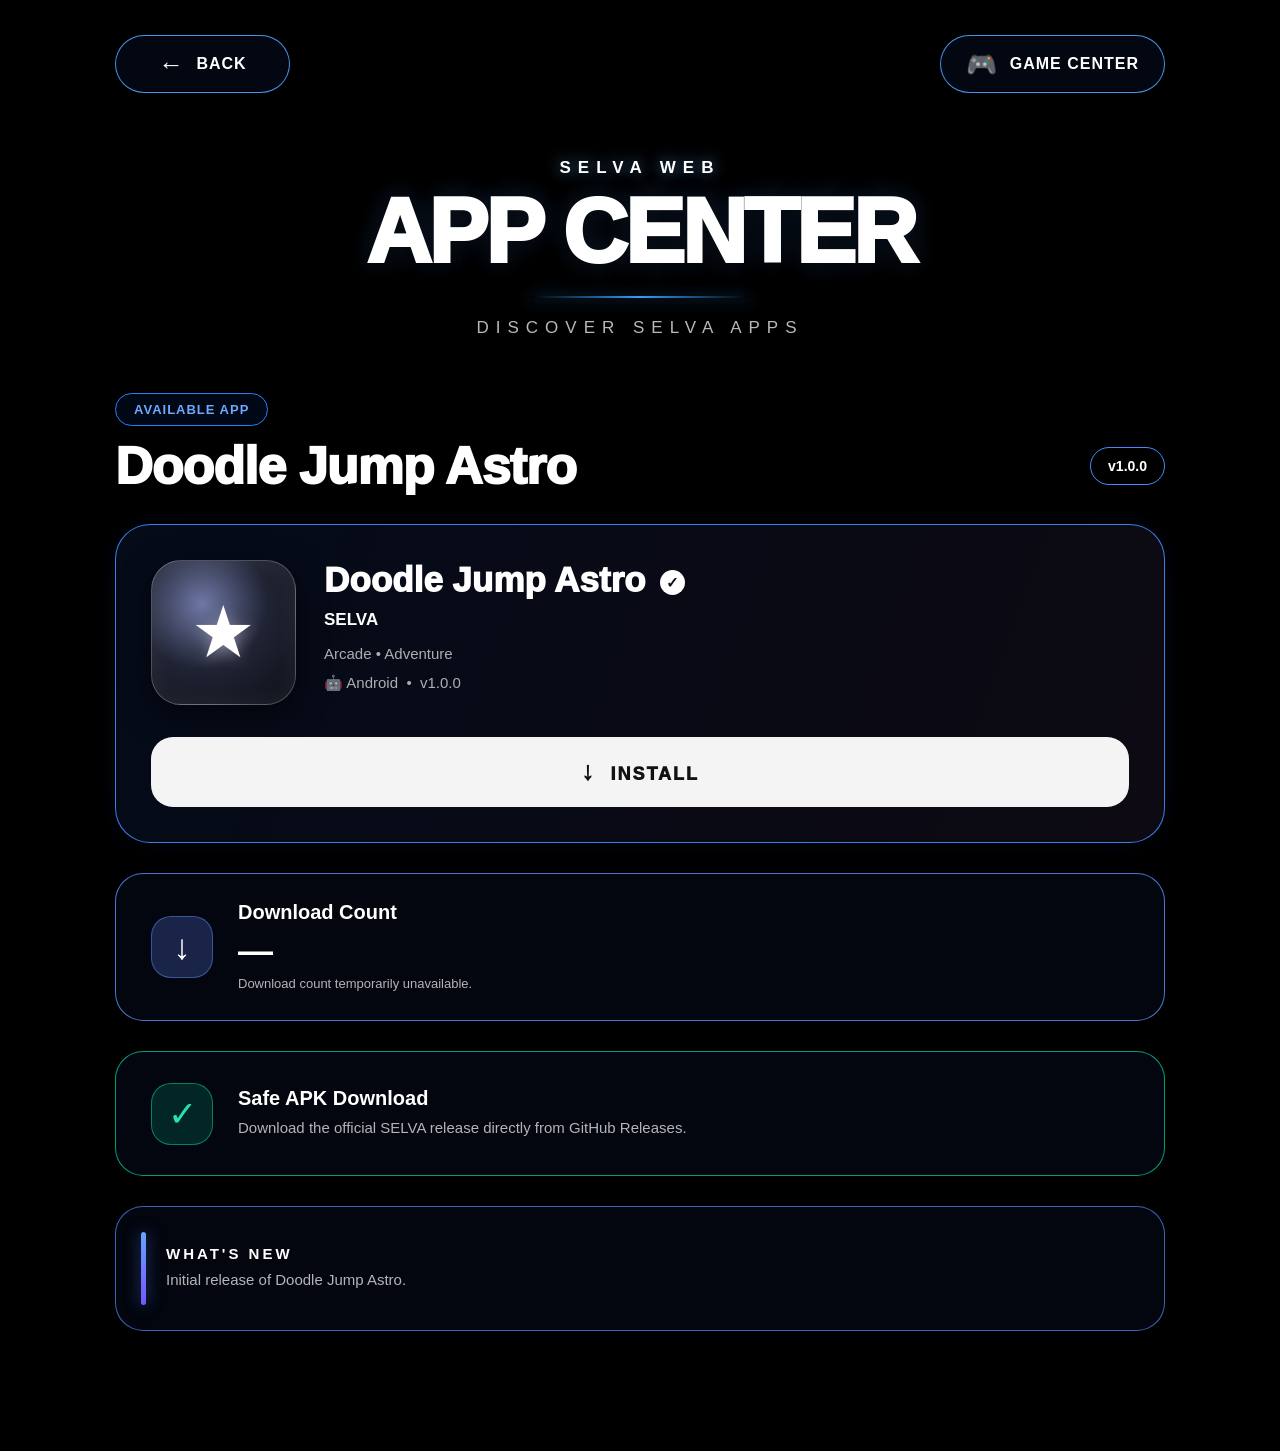
==== commit 99c9f98b: "Update style.css" ====
--- a/app-center.html
+++ b/app-center.html
@@ -2,28 +2,19 @@
 <html lang="en">
 <head>
   <meta charset="UTF-8">
-
-  <meta
-          name="viewport"
-          content="width=device-width, initial-scale=1.0, maximum-scale=1.0, user-scalable=no"
-  >
-
-  <meta name="theme-color" content="#000000">
-
-  <title>SELVA WEB • App Center</title>
+  <meta name="viewport"
+        content="width=device-width, initial-scale=1.0">
+
+  <title>SELVA WEB — App Center</title>
 
   <link rel="stylesheet" href="app-center.css">
 </head>
 
 <body>
 
-<!-- =========================================================
-     LIVE WALLPAPER
-     IMPORTANT:
-     Keep this path exactly as:
-     assets/live_wallpaper_appcenter.mp4
-     ========================================================= -->
-
+<!-- =========================
+     BACKGROUND VIDEO
+     ========================= -->
 <video
         id="appCenterBackground"
         class="app-center-background"
@@ -31,9 +22,7 @@
         muted
         loop
         playsinline
-        webkit-playsinline
         preload="auto"
-        aria-hidden="true"
 >
   <source
           src="assets/live_wallpaper_appcenter.mp4"
@@ -41,317 +30,257 @@
   >
 </video>
 
-<!-- Dark cinematic overlay -->
 <div class="background-overlay"></div>
 
-<!-- =========================================================
-     MAIN APP CENTER
-     ========================================================= -->
-
+
+<!-- =========================
+     MAIN PAGE
+     ========================= -->
 <main class="app-page">
 
-  <!-- TOP BAR -->
+  <!-- TOP NAVIGATION -->
   <header class="top-bar">
 
     <button
             class="top-button"
-            type="button"
-            onclick="goHome()"
-    >
-      <span class="button-icon">‹</span>
+            id="backButton"
+            type="button"
+    >
+      <span class="button-icon">←</span>
       <span>BACK</span>
     </button>
 
-    <div class="page-title">
-      <span class="title-main">SELVA</span>
-      <span class="title-sub">APP CENTER</span>
-    </div>
-
     <button
             class="top-button game-button"
-            type="button"
-            onclick="goGameCenter()"
-    >
-      <span>GAMES</span>
-      <span class="button-icon">›</span>
+            id="gameCenterButton"
+            type="button"
+    >
+      <span class="button-icon">🎮</span>
+      <span>GAME CENTER</span>
     </button>
 
   </header>
 
 
-  <!-- =====================================================
-       HERO
-       ===================================================== -->
-
-  <section class="hero-section">
-
-    <div class="hero-content">
-
-      <div class="hero-badge">
-        SELVA WEB
-      </div>
-
-      <h1>
-        APP
-        <span>CENTER</span>
-      </h1>
-
-      <p>
-        Discover SELVA apps
-      </p>
-
-    </div>
+  <!-- =========================
+       HEADER
+       ========================= -->
+  <section class="app-header">
+
+    <div class="selva-label">
+      SELVA WEB
+    </div>
+
+    <h1>
+      APP CENTER
+    </h1>
+
+    <div class="header-line"></div>
+
+    <p>
+      DISCOVER SELVA APPS
+    </p>
 
   </section>
 
 
-  <!-- =====================================================
-       APPS
-       ===================================================== -->
-
-  <section class="apps-section">
-
-    <div class="section-heading">
-
-      <div>
-        <span class="section-label">AVAILABLE APP</span>
-
-        <h2>
-          Doodle Jump Astro
-        </h2>
-      </div>
-
-      <span class="version-label">
-                v1.0.0
-            </span>
-
-    </div>
-
-
-    <!-- =================================================
-         DOODLE JUMP ASTRO CARD
-         ================================================= -->
-
+  <!-- =========================
+       AVAILABLE APP
+       ========================= -->
+  <section class="available-section">
+
+    <div class="section-label">
+      AVAILABLE APP
+    </div>
+
+    <div class="app-title-row">
+
+      <h2>
+        Doodle Jump Astro
+      </h2>
+
+      <span class="version-badge">
+                    v1.0.0
+                </span>
+
+    </div>
+
+
+    <!-- APP CARD -->
     <article class="app-card">
 
-      <div class="app-icon-area">
+      <div class="app-main-info">
 
         <div class="app-icon">
-          <span class="astro-symbol">★</span>
+          <span>★</span>
         </div>
 
-      </div>
-
-
-      <div class="app-information">
-
-        <div class="app-name-row">
+        <div class="app-details">
 
           <h3>
             Doodle Jump Astro
+            <span class="verified">✓</span>
           </h3>
 
-          <span class="verified">
-                        ✓
-                    </span>
+          <strong>
+            SELVA
+          </strong>
+
+          <p class="category">
+            Arcade • Adventure
+          </p>
+
+          <p class="platform">
+            🤖 Android&nbsp;&nbsp;•&nbsp;&nbsp;v1.0.0
+          </p>
 
         </div>
 
-        <p class="developer">
-          SELVA
-        </p>
-
-        <p class="category">
-          Arcade • Adventure
-        </p>
-
-        <div class="app-meta">
-
-                    <span>
-                        Android
-                    </span>
-
-          <span>
-                        •
-                    </span>
-
-          <span>
-                        v1.0.0
-                    </span>
-
-        </div>
-
-      </div>
-
-
+      </div>
+
+
+      <!-- INSTALL -->
       <button
               class="install-button"
+              id="installButton"
               type="button"
-              onclick="openInstallModal()"
       >
+        <span class="install-icon">↓</span>
         INSTALL
       </button>
 
     </article>
 
+
+    <!-- =========================
+         DOWNLOAD COUNT
+         ========================= -->
+    <section class="info-card download-card">
+
+      <div class="info-icon download-icon">
+        ↓
+      </div>
+
+      <div class="info-content">
+
+        <h3>
+          Download Count
+        </h3>
+
+        <strong id="downloadCount">
+          —
+        </strong>
+
+        <p id="downloadStatus">
+          Checking GitHub Releases...
+        </p>
+
+      </div>
+
+    </section>
+
+
+    <!-- =========================
+         SAFE DOWNLOAD
+         ========================= -->
+    <section class="info-card safe-card">
+
+      <div class="info-icon safe-icon">
+        ✓
+      </div>
+
+      <div class="info-content">
+
+        <h3>
+          Safe APK Download
+        </h3>
+
+        <p>
+          Download the official SELVA release
+          directly from GitHub Releases.
+        </p>
+
+      </div>
+
+    </section>
+
+
+    <!-- =========================
+         WHAT'S NEW
+         ========================= -->
+    <section class="info-card whats-new-card">
+
+      <div class="new-line"></div>
+
+      <div class="info-content">
+
+        <h3>
+          WHAT'S NEW
+        </h3>
+
+        <p>
+          Initial release of Doodle Jump Astro.
+        </p>
+
+      </div>
+
+    </section>
+
   </section>
 
-
-  <!-- =====================================================
-       INFORMATION
-       ===================================================== -->
-
-  <section class="info-section">
-
-    <div class="info-card">
-
-      <span class="info-icon">↓</span>
-
-      <div>
-        <strong>
-          Safe APK Download
-        </strong>
-
-        <p>
-          Download the official SELVA release directly
-          from GitHub Releases.
-        </p>
-      </div>
-
-    </div>
-
-  </section>
-
 </main>
 
 
-<!-- =========================================================
-     BOTTOM NAVIGATION
-     ========================================================= -->
-
-<nav class="bottom-navigation">
-
-  <button
-          type="button"
-          onclick="goHome()"
-  >
-    <span class="nav-icon">⌂</span>
-    <span>HOME</span>
-  </button>
-
-  <button
-          type="button"
-          onclick="goGameCenter()"
-  >
-    <span class="nav-icon">🎮</span>
-    <span>GAMES</span>
-  </button>
-
-  <button
-          class="active"
-          type="button"
-  >
-    <span class="nav-icon">▦</span>
-    <span>APPS</span>
-  </button>
-
-</nav>
-
-
-<!-- =========================================================
+<!-- =========================
      INSTALL MODAL
-     ========================================================= -->
-
+     ========================= -->
 <div
+        class="modal hidden"
         id="installModal"
-        class="modal-container"
-        aria-hidden="true"
 >
 
-  <div
-          class="modal-backdrop"
-          onclick="closeInstallModal()"
-  ></div>
-
-
-  <div
-          class="install-modal"
-          role="dialog"
-          aria-modal="true"
-          aria-labelledby="installTitle"
-  >
+  <div class="modal-box">
 
     <button
             class="modal-close"
-            type="button"
-            onclick="closeInstallModal()"
+            id="modalClose"
+            type="button"
             aria-label="Close"
     >
       ×
     </button>
 
-
-    <div class="modal-app-icon">
+    <div class="modal-icon">
       ★
     </div>
 
-
-    <h2 id="installTitle">
+    <h2>
       Doodle Jump Astro
     </h2>
 
-    <p class="modal-developer">
-      SELVA • Version 1.0.0
-    </p>
-
-
-    <div class="modal-divider"></div>
-
-
-    <div class="download-status">
-
-            <span id="downloadStatus">
-                Ready to download
-            </span>
-
-    </div>
-
-
-    <div
-            id="progressContainer"
-            class="progress-container"
-    >
-
-      <div
-              id="progressBar"
-              class="progress-bar"
-      ></div>
-
-    </div>
-
-
-    <button
+    <p class="modal-version">
+      SELVA • Android • v1.0.0
+    </p>
+
+    <p class="modal-description">
+      You are downloading the official APK
+      from the SELVA GitHub Release.
+    </p>
+
+    <button
+            class="download-button"
             id="downloadButton"
-            class="download-button"
-            type="button"
-            onclick="startDownload()"
-    >
-      DOWNLOAD & INSTALL
-    </button>
-
-
-    <button
-            class="cancel-button"
-            type="button"
-            onclick="closeInstallModal()"
-    >
-      CANCEL
-    </button>
-
-
-    <p class="android-note">
-      Android may ask you to confirm the APK installation
-      after the download.
+            type="button"
+    >
+      ↓ &nbsp; DOWNLOAD APK
+    </button>
+
+    <p
+            class="download-message"
+            id="downloadMessage"
+    >
+      Android will ask for confirmation
+      when the APK is opened.
     </p>
 
   </div>
--- a/app-center.css
+++ b/app-center.css
@@ -1,6 +1,6 @@
-/* =========================================================
-   SELVA WEB - APP CENTER
-   ========================================================= */
+/* =========================================
+   RESET
+   ========================================= */
 
 * {
     box-sizing: border-box;
@@ -11,1010 +11,845 @@
 html {
     width: 100%;
     min-height: 100%;
-    background: #000;
 }
 
 body {
     width: 100%;
     min-height: 100vh;
-    min-height: 100dvh;
 
     background: #000;
 
-    color: #fff;
-
     font-family:
-        Inter,
-        system-ui,
-        -apple-system,
-        BlinkMacSystemFont,
-        "Segoe UI",
+        Arial,
+        Helvetica,
         sans-serif;
 
+    color: #ffffff;
+
     overflow-x: hidden;
-}
-
-
-/* =========================================================
-   LIVE BACKGROUND
-   ========================================================= */
+
+    /* Normal scrolling — no custom smooth-scroll system */
+    overflow-y: auto;
+}
+
+
+/* =========================================
+   BACKGROUND VIDEO
+   ========================================= */
 
 .app-center-background {
     position: fixed;
 
-    top: 0;
-    left: 0;
-
-    width: 100vw;
-    height: 100vh;
-    height: 100dvh;
+    inset: 0;
+
+    width: 100%;
+    height: 100%;
 
     object-fit: cover;
 
-    display: block;
+    z-index: 0;
+
+    pointer-events: none;
 
     background: #000;
-
-    z-index: 0;
-
-    pointer-events: none;
-}
-
-
-/* =========================================================
+}
+
+
+/* =========================================
    BACKGROUND OVERLAY
-   ========================================================= */
+   ========================================= */
 
 .background-overlay {
     position: fixed;
 
-    top: 0;
-    left: 0;
-
-    width: 100vw;
-    height: 100vh;
-    height: 100dvh;
+    inset: 0;
+
+    width: 100%;
+    height: 100%;
+
+    z-index: 1;
+
+    pointer-events: none;
 
     background:
         linear-gradient(
             180deg,
-            rgba(0, 0, 0, 0.55) 0%,
-            rgba(0, 0, 0, 0.20) 35%,
-            rgba(0, 0, 0, 0.58) 100%
+            rgba(0, 0, 0, 0.58) 0%,
+            rgba(0, 0, 0, 0.28) 35%,
+            rgba(0, 0, 0, 0.52) 70%,
+            rgba(0, 0, 0, 0.82) 100%
         );
-
-    z-index: 1;
-
-    pointer-events: none;
-}
-
-
-/* =========================================================
+}
+
+
+/* =========================================
    MAIN PAGE
-   ========================================================= */
+   ========================================= */
 
 .app-page {
     position: relative;
 
     z-index: 2;
 
-    width: 100%;
-    min-height: 100vh;
-    min-height: 100dvh;
-
-    padding-top: env(safe-area-inset-top);
-    padding-bottom: 110px;
-}
-
-
-/* =========================================================
+    width: min(100%, 1100px);
+
+    margin: 0 auto;
+
+    padding:
+        35px
+        25px
+        80px;
+}
+
+
+/* =========================================
    TOP BAR
-   ========================================================= */
+   ========================================= */
 
 .top-bar {
     width: 100%;
 
     display: flex;
+
+    justify-content: space-between;
+
     align-items: center;
-    justify-content: space-between;
-
-    padding:
-        18px
-        18px
-        12px;
-
-    gap: 10px;
+
+    gap: 15px;
 }
 
 
 .top-button {
-    min-height: 40px;
+    min-width: 175px;
+
+    height: 58px;
+
+    padding: 0 25px;
+
+    border-radius: 30px;
+
+    border: 1px solid rgba(75, 165, 255, 0.9);
+
+    background:
+        rgba(5, 10, 25, 0.72);
+
+    color: #ffffff;
+
+    font-size: 16px;
+
+    font-weight: 800;
+
+    letter-spacing: 1px;
+
+    cursor: pointer;
 
     display: flex;
+
     align-items: center;
+
     justify-content: center;
 
-    gap: 5px;
-
-    padding: 0 13px;
-
-    border: 1px solid rgba(255, 255, 255, 0.20);
-
-    border-radius: 14px;
-
-    background:
-        rgba(10, 10, 16, 0.65);
-
-    color: rgba(255, 255, 255, 0.90);
-
-    backdrop-filter: blur(12px);
-    -webkit-backdrop-filter: blur(12px);
-
-    font-size: 10px;
-    font-weight: 800;
-
-    letter-spacing: 1.2px;
-
-    cursor: pointer;
+    gap: 12px;
+
+    backdrop-filter: blur(14px);
+
+    -webkit-backdrop-filter: blur(14px);
 
     transition:
         transform 0.2s ease,
-        background 0.2s ease;
+        background 0.2s ease,
+        box-shadow 0.2s ease;
 }
 
 
 .top-button:hover {
-    background:
-        rgba(255, 255, 255, 0.13);
-
-    transform: translateY(-1px);
-}
-
-
-.top-button:active {
-    transform: scale(0.96);
+    transform: translateY(-2px);
+
+    background:
+        rgba(20, 40, 75, 0.85);
+
+    box-shadow:
+        0 0 25px rgba(40, 150, 255, 0.25);
 }
 
 
 .button-icon {
-    font-size: 20px;
+    font-size: 25px;
+
     line-height: 1;
 }
 
 
-.page-title {
+.game-button {
+    min-width: 195px;
+}
+
+
+/* =========================================
+   HEADER
+   ========================================= */
+
+.app-header {
+    text-align: center;
+
+    padding:
+        65px
+        10px
+        55px;
+}
+
+
+.selva-label {
+    font-size: 17px;
+
+    font-weight: 800;
+
+    letter-spacing: 7px;
+
+    margin-bottom: 12px;
+
+    text-shadow:
+        0 0 15px rgba(100, 180, 255, 0.7);
+}
+
+
+.app-header h1 {
+    font-size:
+        clamp(48px, 8vw, 90px);
+
+    line-height: 0.95;
+
+    font-weight: 950;
+
+    letter-spacing: -3px;
+
+    text-shadow:
+        0 5px 25px rgba(0, 0, 0, 0.8),
+        0 0 25px rgba(80, 150, 255, 0.25);
+}
+
+
+.header-line {
+    width: 220px;
+
+    height: 2px;
+
+    margin:
+        20px
+        auto;
+
+    background:
+        linear-gradient(
+            90deg,
+            transparent,
+            #369cff,
+            transparent
+        );
+
+    box-shadow:
+        0 0 15px rgba(50, 150, 255, 0.7);
+}
+
+
+.app-header p {
+    font-size: 17px;
+
+    letter-spacing: 7px;
+
+    color:
+        rgba(255, 255, 255, 0.72);
+}
+
+
+/* =========================================
+   AVAILABLE SECTION
+   ========================================= */
+
+.available-section {
+    width: 100%;
+}
+
+
+.section-label {
+    display: inline-block;
+
+    margin-bottom: 10px;
+
+    padding: 8px 18px;
+
+    border: 1px solid #277fff;
+
+    border-radius: 30px;
+
+    color: #6ea8ff;
+
+    font-size: 13px;
+
+    font-weight: 900;
+
+    letter-spacing: 1px;
+
+    background:
+        rgba(0, 20, 60, 0.35);
+}
+
+
+.app-title-row {
     display: flex;
-    flex-direction: column;
+
+    justify-content: space-between;
 
     align-items: center;
 
-    line-height: 1;
-}
-
-
-.title-main {
-    font-size: 16px;
-    font-weight: 900;
-
-    letter-spacing: 4px;
-}
-
-
-.title-sub {
-    margin-top: 5px;
-
-    font-size: 8px;
-    font-weight: 700;
-
-    letter-spacing: 2px;
-
-    opacity: 0.55;
-}
-
-
-/* =========================================================
-   HERO
-   ========================================================= */
-
-.hero-section {
-    min-height: 245px;
-
-    display: flex;
-    align-items: center;
-    justify-content: center;
-
-    padding:
-        35px
-        20px
-        30px;
-
-    text-align: center;
-}
-
-
-.hero-content {
-    width: 100%;
-    max-width: 600px;
-}
-
-
-.hero-badge {
-    display: inline-flex;
-
-    align-items: center;
-    justify-content: center;
-
-    padding: 7px 14px;
-
-    border: 1px solid rgba(255, 255, 255, 0.22);
-
-    border-radius: 999px;
-
-    background:
-        rgba(0, 0, 0, 0.40);
-
-    backdrop-filter: blur(10px);
-    -webkit-backdrop-filter: blur(10px);
-
-    font-size: 9px;
+    gap: 15px;
+
+    margin-bottom: 28px;
+}
+
+
+.app-title-row h2 {
+    font-size:
+        clamp(30px, 5vw, 52px);
+
+    font-weight: 950;
+
+    letter-spacing: -1px;
+
+    text-shadow:
+        0 4px 18px rgba(0, 0, 0, 0.8);
+}
+
+
+.version-badge {
+    flex-shrink: 0;
+
+    padding: 10px 17px;
+
+    border: 1px solid #418dff;
+
+    border-radius: 25px;
+
+    background:
+        rgba(0, 0, 0, 0.55);
+
     font-weight: 800;
 
-    letter-spacing: 2px;
-
-    opacity: 0.85;
-}
-
-
-.hero-content h1 {
-    margin-top: 18px;
-
-    font-size: clamp(46px, 14vw, 90px);
-
-    line-height: 0.85;
-
-    font-weight: 1000;
-
-    letter-spacing: -3px;
-
-    text-shadow:
-        0 8px 35px rgba(0, 0, 0, 0.65);
-}
-
-
-.hero-content h1 span {
-    display: block;
-
-    margin-top: 9px;
-
-    font-size: 0.48em;
-
-    letter-spacing: 8px;
-
-    opacity: 0.82;
-}
-
-
-.hero-content p {
-    margin-top: 22px;
-
-    font-size: 12px;
-
-    letter-spacing: 3px;
-
-    text-transform: uppercase;
-
-    opacity: 0.65;
-}
-
-
-/* =========================================================
-   APPS SECTION
-   ========================================================= */
-
-.apps-section {
-    width: 100%;
-
-    max-width: 900px;
-
-    margin: 0 auto;
-
-    padding:
-        0
-        16px;
-}
-
-
-.section-heading {
-    display: flex;
-
-    align-items: flex-end;
-    justify-content: space-between;
-
-    gap: 15px;
-
-    margin-bottom: 14px;
-}
-
-
-.section-label {
-    display: block;
-
-    margin-bottom: 5px;
-
-    font-size: 8px;
-
-    font-weight: 800;
-
-    letter-spacing: 2px;
-
-    opacity: 0.50;
-}
-
-
-.section-heading h2 {
-    font-size: 21px;
-
-    line-height: 1.1;
-
-    font-weight: 850;
-}
-
-
-.version-label {
-    flex-shrink: 0;
-
-    padding: 6px 10px;
-
-    border:
-        1px solid
-        rgba(255, 255, 255, 0.18);
-
-    border-radius: 10px;
-
-    background:
-        rgba(0, 0, 0, 0.38);
-
-    font-size: 9px;
-
-    font-weight: 700;
-
-    opacity: 0.70;
-}
-
-
-/* =========================================================
+    font-size: 14px;
+}
+
+
+/* =========================================
    APP CARD
-   ========================================================= */
+   ========================================= */
 
 .app-card {
     width: 100%;
 
-    display: grid;
-
-    grid-template-columns:
-        auto
-        minmax(0, 1fr)
-        auto;
+    padding: 35px;
+
+    border-radius: 35px;
+
+    border: 1px solid rgba(65, 140, 255, 0.9);
+
+    background:
+        linear-gradient(
+            110deg,
+            rgba(5, 12, 28, 0.88),
+            rgba(16, 12, 22, 0.83)
+        );
+
+    backdrop-filter: blur(18px);
+
+    -webkit-backdrop-filter: blur(18px);
+
+    box-shadow:
+        0 15px 50px rgba(0, 0, 0, 0.45),
+        0 0 30px rgba(30, 120, 255, 0.08);
+}
+
+
+.app-main-info {
+    display: flex;
 
     align-items: center;
 
-    gap: 15px;
-
-    padding: 15px;
-
-    border:
-        1px solid
-        rgba(255, 255, 255, 0.18);
-
-    border-radius: 23px;
-
-    background:
-        rgba(12, 12, 19, 0.66);
-
-    backdrop-filter: blur(18px);
-    -webkit-backdrop-filter: blur(18px);
+    gap: 28px;
+}
+
+
+/* =========================================
+   APP ICON
+   ========================================= */
+
+.app-icon {
+    width: 145px;
+    height: 145px;
+
+    flex-shrink: 0;
+
+    border-radius: 30px;
+
+    display: flex;
+
+    align-items: center;
+
+    justify-content: center;
+
+    background:
+        radial-gradient(
+            circle at 35% 30%,
+            #6e78a5,
+            #202333 48%,
+            #0b0d15 100%
+        );
+
+    border: 1px solid rgba(255, 255, 255, 0.25);
 
     box-shadow:
-        0 15px 45px rgba(0, 0, 0, 0.30);
+        inset 0 0 25px rgba(255, 255, 255, 0.08),
+        0 10px 30px rgba(0, 0, 0, 0.5);
+}
+
+
+.app-icon span {
+    font-size: 72px;
+
+    color: white;
+
+    text-shadow:
+        0 4px 15px rgba(255, 255, 255, 0.35);
+}
+
+
+/* =========================================
+   APP DETAILS
+   ========================================= */
+
+.app-details {
+    min-width: 0;
+}
+
+
+.app-details h3 {
+    font-size:
+        clamp(24px, 4vw, 35px);
+
+    line-height: 1.15;
+
+    font-weight: 950;
+
+    margin-bottom: 10px;
+}
+
+
+.verified {
+    display: inline-flex;
+
+    align-items: center;
+
+    justify-content: center;
+
+    width: 25px;
+    height: 25px;
+
+    margin-left: 5px;
+
+    border-radius: 50%;
+
+    background: #ffffff;
+
+    color: #111111;
+
+    font-size: 15px;
+
+    vertical-align: middle;
+}
+
+
+.app-details strong {
+    display: block;
+
+    font-size: 17px;
+
+    margin-bottom: 15px;
+}
+
+
+.category,
+.platform {
+    color:
+        rgba(255, 255, 255, 0.67);
+
+    font-size: 15px;
+
+    margin-bottom: 12px;
+}
+
+
+/* =========================================
+   INSTALL BUTTON
+   ========================================= */
+
+.install-button {
+    width: 100%;
+
+    height: 70px;
+
+    margin-top: 32px;
+
+    border: none;
+
+    border-radius: 22px;
+
+    background: #f4f4f4;
+
+    color: #111111;
+
+    font-size: 18px;
+
+    font-weight: 950;
+
+    letter-spacing: 2px;
+
+    cursor: pointer;
 
     transition:
         transform 0.2s ease,
-        border-color 0.2s ease;
-}
-
-
-.app-card:hover {
+        box-shadow 0.2s ease,
+        background 0.2s ease;
+}
+
+
+.install-button:hover {
     transform: translateY(-2px);
 
+    background: #ffffff;
+
+    box-shadow:
+        0 10px 30px rgba(255, 255, 255, 0.18);
+}
+
+
+.install-icon {
+    font-size: 25px;
+
+    margin-right: 8px;
+}
+
+
+/* =========================================
+   INFO CARDS
+   ========================================= */
+
+.info-card {
+    width: 100%;
+
+    min-height: 125px;
+
+    margin-top: 30px;
+
+    padding: 27px 35px;
+
+    border-radius: 28px;
+
+    border: 1px solid rgba(80, 140, 255, 0.7);
+
+    background:
+        rgba(5, 8, 18, 0.78);
+
+    backdrop-filter: blur(16px);
+
+    -webkit-backdrop-filter: blur(16px);
+
+    display: flex;
+
+    align-items: center;
+
+    gap: 25px;
+}
+
+
+.info-icon {
+    width: 62px;
+    height: 62px;
+
+    flex-shrink: 0;
+
+    border-radius: 20px;
+
+    display: flex;
+
+    align-items: center;
+
+    justify-content: center;
+
+    font-size: 35px;
+
+    background:
+        rgba(55, 75, 145, 0.45);
+
+    border: 1px solid rgba(100, 150, 255, 0.45);
+}
+
+
+.info-content h3 {
+    font-size: 20px;
+
+    margin-bottom: 7px;
+}
+
+
+.info-content p {
+    color:
+        rgba(255, 255, 255, 0.7);
+
+    line-height: 1.5;
+
+    font-size: 15px;
+}
+
+
+/* =========================================
+   DOWNLOAD COUNT
+   ========================================= */
+
+.download-card {
     border-color:
-        rgba(255, 255, 255, 0.28);
-}
-
-
-/* =========================================================
-   APP ICON
-   ========================================================= */
-
-.app-icon-area {
-    flex-shrink: 0;
-}
-
-
-.app-icon {
-    width: 76px;
-    height: 76px;
+        rgba(90, 145, 255, 0.8);
+}
+
+
+.download-content {
+    flex: 1;
+}
+
+
+#downloadCount {
+    display: block;
+
+    font-size: 35px;
+
+    margin-top: 3px;
+}
+
+
+#downloadStatus {
+    font-size: 13px;
+
+    margin-top: 3px;
+}
+
+
+/* =========================================
+   SAFE DOWNLOAD
+   ========================================= */
+
+.safe-card {
+    border-color:
+        rgba(0, 220, 170, 0.7);
+}
+
+
+.safe-icon {
+    background:
+        rgba(0, 180, 145, 0.18);
+
+    border-color:
+        rgba(0, 220, 170, 0.5);
+
+    color:
+        #27e0b0;
+}
+
+
+/* =========================================
+   WHAT'S NEW
+   ========================================= */
+
+.whats-new-card {
+    position: relative;
+
+    padding-left: 50px;
+
+    margin-bottom: 40px;
+}
+
+
+.new-line {
+    position: absolute;
+
+    left: 25px;
+
+    top: 25px;
+
+    bottom: 25px;
+
+    width: 5px;
+
+    border-radius: 5px;
+
+    background:
+        linear-gradient(
+            180deg,
+            #65a4ff,
+            #7655ff
+        );
+
+    box-shadow:
+        0 0 15px rgba(80, 130, 255, 0.55);
+}
+
+
+.whats-new-card h3 {
+    letter-spacing: 3px;
+
+    font-size: 15px;
+}
+
+
+/* =========================================
+   MODAL
+   ========================================= */
+
+.modal {
+    position: fixed;
+
+    inset: 0;
+
+    z-index: 100;
 
     display: flex;
 
     align-items: center;
+
     justify-content: center;
 
-    border-radius: 20px;
-
-    border:
-        1px solid
-        rgba(255, 255, 255, 0.22);
-
-    background:
-        radial-gradient(
-            circle at 35% 25%,
-            rgba(255, 255, 255, 0.28),
-            transparent 30%
-        ),
+    padding: 20px;
+
+    background:
+        rgba(0, 0, 0, 0.75);
+
+    backdrop-filter: blur(12px);
+
+    -webkit-backdrop-filter: blur(12px);
+}
+
+
+.modal.hidden {
+    display: none;
+}
+
+
+.modal-box {
+    position: relative;
+
+    width: min(100%, 500px);
+
+    padding: 38px;
+
+    border-radius: 30px;
+
+    border: 1px solid rgba(80, 150, 255, 0.8);
+
+    background:
         linear-gradient(
             145deg,
-            rgba(255, 255, 255, 0.15),
-            rgba(0, 0, 0, 0.50)
+            rgba(15, 20, 38, 0.97),
+            rgba(12, 10, 18, 0.97)
         );
 
     box-shadow:
-        inset 0 0 25px rgba(255, 255, 255, 0.08),
-        0 8px 25px rgba(0, 0, 0, 0.30);
-}
-
-
-.astro-symbol {
-    font-size: 38px;
-
-    text-shadow:
-        0 0 20px rgba(255, 255, 255, 0.55);
-}
-
-
-/* =========================================================
-   APP INFORMATION
-   ========================================================= */
-
-.app-information {
-    min-width: 0;
-}
-
-
-.app-name-row {
-    display: flex;
-
-    align-items: center;
-
-    gap: 6px;
-}
-
-
-.app-name-row h3 {
-    min-width: 0;
-
-    overflow: hidden;
-
-    text-overflow: ellipsis;
-
-    white-space: nowrap;
-
-    font-size: 17px;
-
-    font-weight: 850;
-}
-
-
-.verified {
-    flex-shrink: 0;
-
-    width: 17px;
-    height: 17px;
-
-    display: inline-flex;
-
-    align-items: center;
-    justify-content: center;
-
-    border-radius: 50%;
-
-    background:
-        rgba(255, 255, 255, 0.85);
-
-    color: #000;
-
-    font-size: 10px;
-
-    font-weight: 900;
-}
-
-
-.developer {
-    margin-top: 5px;
-
-    font-size: 11px;
-
-    font-weight: 700;
-
-    opacity: 0.70;
-}
-
-
-.category {
-    margin-top: 5px;
-
-    font-size: 10px;
-
-    opacity: 0.52;
-}
-
-
-.app-meta {
-    display: flex;
-
-    gap: 6px;
-
-    margin-top: 9px;
-
-    font-size: 9px;
-
-    opacity: 0.42;
-}
-
-
-/* =========================================================
-   INSTALL BUTTON
-   ========================================================= */
-
-.install-button {
-    flex-shrink: 0;
-
-    min-width: 91px;
-
-    min-height: 40px;
-
-    border: 0;
-
-    border-radius: 13px;
-
-    background:
-        rgba(255, 255, 255, 0.92);
-
-    color: #080808;
-
-    font-size: 10px;
-
-    font-weight: 900;
-
-    letter-spacing: 1px;
-
-    cursor: pointer;
-
-    transition:
-        transform 0.2s ease,
-        opacity 0.2s ease;
-}
-
-
-.install-button:hover {
-    opacity: 0.85;
-}
-
-
-.install-button:active {
-    transform: scale(0.95);
-}
-
-
-/* =========================================================
-   INFO
-   ========================================================= */
-
-.info-section {
-    width: 100%;
-
-    max-width: 900px;
-
-    margin: 18px auto 0;
-
-    padding:
-        0
-        16px;
-}
-
-
-.info-card {
-    display: flex;
-
-    align-items: center;
-
-    gap: 13px;
-
-    padding: 14px 16px;
-
-    border:
-        1px solid
-        rgba(255, 255, 255, 0.12);
-
-    border-radius: 17px;
-
-    background:
-        rgba(0, 0, 0, 0.38);
-
-    backdrop-filter: blur(14px);
-    -webkit-backdrop-filter: blur(14px);
-}
-
-
-.info-icon {
-    width: 34px;
-    height: 34px;
-
-    flex-shrink: 0;
-
-    display: flex;
-
-    align-items: center;
-    justify-content: center;
-
-    border-radius: 10px;
-
-    background:
-        rgba(255, 255, 255, 0.10);
-
-    font-size: 18px;
-}
-
-
-.info-card strong {
-    display: block;
-
-    font-size: 11px;
-}
-
-
-.info-card p {
-    margin-top: 4px;
-
-    font-size: 9px;
-
-    line-height: 1.5;
-
-    opacity: 0.52;
-}
-
-
-/* =========================================================
-   BOTTOM NAVIGATION
-   ========================================================= */
-
-.bottom-navigation {
-    position: fixed;
-
-    left: 12px;
-    right: 12px;
-
-    bottom:
-        calc(12px + env(safe-area-inset-bottom));
-
-    z-index: 20;
-
-    height: 67px;
-
-    display: grid;
-
-    grid-template-columns:
-        repeat(3, 1fr);
-
-    gap: 5px;
-
-    padding: 6px;
-
-    border:
-        1px solid
-        rgba(255, 255, 255, 0.15);
-
-    border-radius: 22px;
-
-    background:
-        rgba(8, 8, 13, 0.76);
-
-    backdrop-filter: blur(20px);
-    -webkit-backdrop-filter: blur(20px);
-
-    box-shadow:
-        0 12px 40px rgba(0, 0, 0, 0.45);
-}
-
-
-.bottom-navigation button {
-    border: 0;
-
-    border-radius: 16px;
-
-    background: transparent;
-
-    color: rgba(255, 255, 255, 0.48);
-
-    display: flex;
-
-    flex-direction: column;
-
-    align-items: center;
-    justify-content: center;
-
-    gap: 3px;
-
-    font-size: 8px;
-
-    font-weight: 800;
-
-    letter-spacing: 1px;
-
-    cursor: pointer;
-
-    transition:
-        background 0.2s ease,
-        color 0.2s ease;
-}
-
-
-.bottom-navigation button.active {
-    background:
-        rgba(255, 255, 255, 0.10);
-
-    color: #fff;
-}
-
-
-.nav-icon {
-    font-size: 18px;
-
-    line-height: 1;
-}
-
-
-/* =========================================================
-   MODAL
-   ========================================================= */
-
-.modal-container {
-    position: fixed;
-
-    inset: 0;
-
-    z-index: 100;
-
-    display: none;
-
-    align-items: center;
-    justify-content: center;
-
-    padding: 20px;
-}
-
-
-.modal-container.show {
-    display: flex;
-}
-
-
-.modal-backdrop {
-    position: absolute;
-
-    inset: 0;
-
-    background:
-        rgba(0, 0, 0, 0.78);
-
-    backdrop-filter: blur(8px);
-    -webkit-backdrop-filter: blur(8px);
-}
-
-
-.install-modal {
-    position: relative;
-
-    z-index: 101;
-
-    width: min(420px, 100%);
-
-    padding: 27px 22px 22px;
-
-    border:
-        1px solid
-        rgba(255, 255, 255, 0.18);
-
-    border-radius: 27px;
-
-    background:
-        rgba(14, 14, 20, 0.96);
-
-    box-shadow:
-        0 30px 80px rgba(0, 0, 0, 0.65);
-
-    text-align: center;
-
-    animation:
-        modalIn 0.22s ease;
-}
-
-
-@keyframes modalIn {
-
-    from {
-        opacity: 0;
-        transform: translateY(15px) scale(0.97);
-    }
-
-    to {
-        opacity: 1;
-        transform: translateY(0) scale(1);
-    }
-
+        0 25px 80px rgba(0, 0, 0, 0.7);
 }
 
 
 .modal-close {
     position: absolute;
 
-    top: 12px;
-    right: 14px;
-
-    width: 34px;
-    height: 34px;
-
-    border: 0;
+    top: 15px;
+
+    right: 18px;
+
+    width: 40px;
+    height: 40px;
+
+    border: none;
 
     border-radius: 50%;
 
     background:
         rgba(255, 255, 255, 0.08);
 
-    color: #fff;
-
-    font-size: 23px;
+    color: #ffffff;
+
+    font-size: 25px;
 
     cursor: pointer;
 }
 
 
-.modal-app-icon {
-    width: 76px;
-    height: 76px;
-
-    margin: 0 auto 15px;
+.modal-icon {
+    width: 75px;
+    height: 75px;
+
+    border-radius: 22px;
 
     display: flex;
 
     align-items: center;
+
     justify-content: center;
 
-    border-radius: 20px;
-
-    background:
-        linear-gradient(
-            145deg,
-            rgba(255, 255, 255, 0.18),
-            rgba(0, 0, 0, 0.50)
-        );
-
-    border:
-        1px solid
-        rgba(255, 255, 255, 0.18);
-
-    font-size: 38px;
-}
-
-
-.install-modal h2 {
-    font-size: 21px;
-}
-
-
-.modal-developer {
-    margin-top: 6px;
-
-    font-size: 10px;
-
-    opacity: 0.52;
-}
-
-
-.modal-divider {
-    height: 1px;
-
-    margin:
-        20px
-        0
-        16px;
-
-    background:
-        rgba(255, 255, 255, 0.10);
-}
-
-
-.download-status {
-    min-height: 22px;
-
-    display: flex;
-
-    align-items: center;
-    justify-content: center;
-
-    font-size: 11px;
-
-    opacity: 0.72;
-}
-
-
-.progress-container {
-    width: 100%;
-
-    height: 5px;
-
-    margin:
-        10px
-        0
-        18px;
-
-    overflow: hidden;
-
-    border-radius: 999px;
-
-    background:
-        rgba(255, 255, 255, 0.10);
-
-    opacity: 0;
-
-    transition: opacity 0.2s ease;
-}
-
-
-.progress-container.show {
-    opacity: 1;
-}
-
-
-.progress-bar {
-    width: 0%;
-
-    height: 100%;
-
-    border-radius: inherit;
-
-    background: #fff;
-
-    transition:
-        width 0.18s linear;
+    background:
+        #1c2030;
+
+    font-size: 40px;
+
+    margin-bottom: 20px;
+}
+
+
+.modal-box h2 {
+    font-size: 28px;
+
+    margin-bottom: 8px;
+}
+
+
+.modal-version {
+    color:
+        rgba(255, 255, 255, 0.6);
+
+    margin-bottom: 20px;
+}
+
+
+.modal-description {
+    color:
+        rgba(255, 255, 255, 0.75);
+
+    line-height: 1.6;
+
+    margin-bottom: 25px;
 }
 
 
 .download-button {
     width: 100%;
 
-    min-height: 48px;
-
-    border: 0;
-
-    border-radius: 15px;
-
-    background: #fff;
-
-    color: #000;
-
-    font-size: 10px;
-
-    font-weight: 900;
+    height: 60px;
+
+    border: none;
+
+    border-radius: 18px;
+
+    background: #ffffff;
+
+    color: #111111;
+
+    font-weight: 950;
+
+    font-size: 16px;
 
     letter-spacing: 1px;
 
@@ -1022,127 +857,214 @@
 }
 
 
-.download-button:disabled {
-    opacity: 0.55;
-
-    cursor: wait;
-}
-
-
-.cancel-button {
-    width: 100%;
-
-    margin-top: 9px;
-
-    min-height: 42px;
-
-    border: 0;
-
-    border-radius: 13px;
-
-    background:
-        rgba(255, 255, 255, 0.07);
+.download-message {
+    text-align: center;
 
     color:
-        rgba(255, 255, 255, 0.65);
-
-    font-size: 10px;
-
-    font-weight: 800;
-
-    cursor: pointer;
-}
-
-
-.android-note {
+        rgba(255, 255, 255, 0.55);
+
+    font-size: 12px;
+
+    line-height: 1.5;
+
     margin-top: 15px;
-
-    font-size: 8px;
-
-    line-height: 1.5;
-
-    opacity: 0.38;
-}
-
-
-/* =========================================================
+}
+
+
+/* =========================================
    MOBILE
-   ========================================================= */
-
-@media (max-width: 600px) {
+   ========================================= */
+
+@media (max-width: 650px) {
+
+    .app-page {
+        padding:
+            20px
+            15px
+            55px;
+    }
+
+    .top-button {
+        min-width: 0;
+
+        height: 48px;
+
+        padding: 0 16px;
+
+        font-size: 12px;
+    }
+
+    .game-button {
+        min-width: 0;
+    }
+
+    .button-icon {
+        font-size: 20px;
+    }
+
+    .app-header {
+        padding:
+            55px
+            5px
+            40px;
+    }
+
+    .selva-label {
+        font-size: 13px;
+
+        letter-spacing: 5px;
+    }
+
+    .app-header h1 {
+        letter-spacing: -2px;
+    }
+
+    .app-header p {
+        font-size: 11px;
+
+        letter-spacing: 4px;
+    }
+
+    .app-title-row {
+        align-items: flex-start;
+    }
+
+    .app-title-row h2 {
+        font-size: 29px;
+    }
+
+    .version-badge {
+        font-size: 12px;
+
+        padding: 8px 12px;
+    }
+
+    .app-card {
+        padding: 25px 20px;
+
+        border-radius: 27px;
+    }
+
+    .app-main-info {
+        align-items: flex-start;
+
+        gap: 18px;
+    }
+
+    .app-icon {
+        width: 90px;
+        height: 90px;
+
+        border-radius: 22px;
+    }
+
+    .app-icon span {
+        font-size: 48px;
+    }
+
+    .app-details h3 {
+        font-size: 21px;
+    }
+
+    .verified {
+        width: 20px;
+        height: 20px;
+
+        font-size: 12px;
+    }
+
+    .app-details strong {
+        font-size: 14px;
+    }
+
+    .category,
+    .platform {
+        font-size: 13px;
+    }
+
+    .install-button {
+        height: 62px;
+
+        margin-top: 25px;
+
+        border-radius: 18px;
+    }
+
+    .info-card {
+        padding: 22px;
+
+        min-height: 110px;
+
+        gap: 17px;
+
+        border-radius: 23px;
+    }
+
+    .info-icon {
+        width: 52px;
+        height: 52px;
+
+        border-radius: 17px;
+
+        font-size: 28px;
+    }
+
+    .info-content h3 {
+        font-size: 17px;
+    }
+
+    .info-content p {
+        font-size: 13px;
+    }
+
+    #downloadCount {
+        font-size: 30px;
+    }
+
+    .whats-new-card {
+        padding-left: 42px;
+    }
+
+    .new-line {
+        left: 21px;
+    }
+
+    .modal-box {
+        padding: 30px 23px;
+    }
+}
+
+
+/* =========================================
+   VERY SMALL PHONES
+   ========================================= */
+
+@media (max-width: 380px) {
 
     .top-bar {
-        padding-left: 12px;
-        padding-right: 12px;
+        gap: 8px;
     }
 
     .top-button {
-        padding-left: 10px;
-        padding-right: 10px;
-    }
-
-    .page-title {
-        flex: 1;
-    }
-
-    .title-main {
-        font-size: 13px;
-    }
-
-    .title-sub {
-        font-size: 7px;
-    }
-
-    .hero-section {
-        min-height: 220px;
-    }
-
-    .app-card {
-        grid-template-columns:
-            auto
-            minmax(0, 1fr);
-    }
-
-    .install-button {
-        grid-column: 1 / -1;
-
-        width: 100%;
+        padding: 0 11px;
+
+        font-size: 10px;
+    }
+
+    .app-main-info {
+        gap: 13px;
     }
 
     .app-icon {
-        width: 68px;
-        height: 68px;
-    }
-
-    .app-name-row h3 {
-        font-size: 15px;
-    }
-
-}
-
-
-/* =========================================================
-   VERY SMALL PHONES
-   ========================================================= */
-
-@media (max-width: 360px) {
-
-    .hero-content h1 {
-        font-size: 42px;
-    }
-
-    .app-card {
-        gap: 11px;
-        padding: 12px;
-    }
-
-    .app-icon {
-        width: 60px;
-        height: 60px;
-    }
-
-    .astro-symbol {
-        font-size: 30px;
-    }
-
+        width: 78px;
+        height: 78px;
+    }
+
+    .app-icon span {
+        font-size: 40px;
+    }
+
+    .app-details h3 {
+        font-size: 18px;
+    }
 }
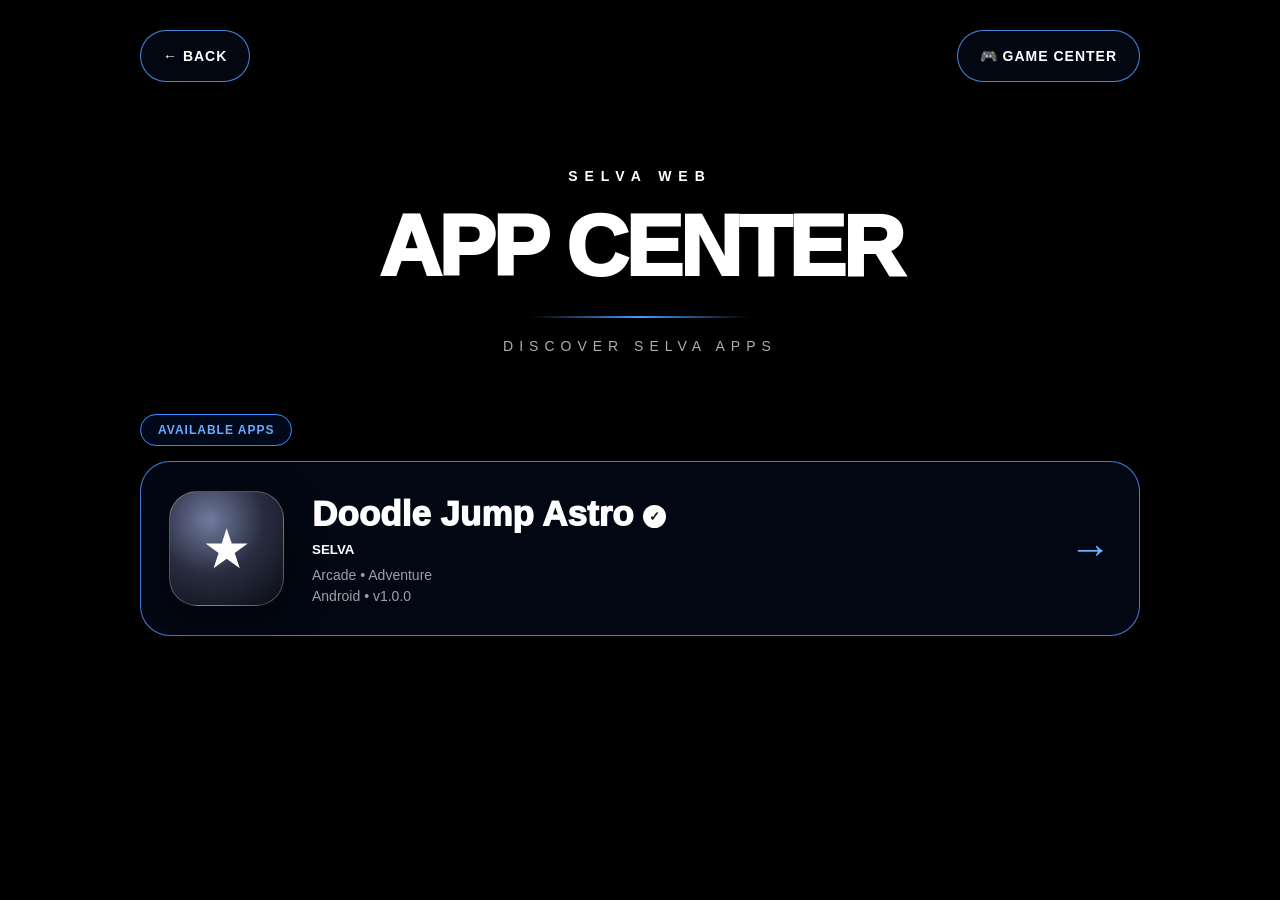
==== commit e4e8f0b8: "Update style.css" ====
--- a/app-center.html
+++ b/app-center.html
@@ -2,19 +2,14 @@
 <html lang="en">
 <head>
   <meta charset="UTF-8">
-  <meta name="viewport"
-        content="width=device-width, initial-scale=1.0">
-
+  <meta name="viewport" content="width=device-width, initial-scale=1.0">
   <title>SELVA WEB — App Center</title>
-
   <link rel="stylesheet" href="app-center.css">
 </head>
 
 <body>
 
-<!-- =========================
-     BACKGROUND VIDEO
-     ========================= -->
+<!-- APP CENTER BACKGROUND -->
 <video
         id="appCenterBackground"
         class="app-center-background"
@@ -24,144 +19,164 @@
         playsinline
         preload="auto"
 >
-  <source
-          src="assets/live_wallpaper_appcenter.mp4"
-          type="video/mp4"
-  >
+  <source src="assets/live_wallpaper_appcenter.mp4" type="video/mp4">
 </video>
 
 <div class="background-overlay"></div>
 
 
-<!-- =========================
-     MAIN PAGE
-     ========================= -->
-<main class="app-page">
-
-  <!-- TOP NAVIGATION -->
+<!-- ==============================
+     APP LIST SCREEN
+     ============================== -->
+
+<main id="appListScreen" class="screen active">
+
   <header class="top-bar">
 
+    <button id="backButton" class="top-button">
+      ← BACK
+    </button>
+
+    <button id="gameCenterButton" class="top-button">
+      🎮 GAME CENTER
+    </button>
+
+  </header>
+
+
+  <section class="page-header">
+
+    <span>SELVA WEB</span>
+
+    <h1>APP CENTER</h1>
+
+    <div class="header-line"></div>
+
+    <p>DISCOVER SELVA APPS</p>
+
+  </section>
+
+
+  <section class="app-list-section">
+
+    <div class="section-label">
+      AVAILABLE APPS
+    </div>
+
+
+    <!-- ==========================
+         DOODLE JUMP ASTRO
+         ========================== -->
+
     <button
-            class="top-button"
-            id="backButton"
+            id="doodleJumpApp"
+            class="app-list-card"
             type="button"
     >
-      <span class="button-icon">←</span>
-      <span>BACK</span>
-    </button>
+
+      <div class="app-list-icon">
+        ★
+      </div>
+
+      <div class="app-list-info">
+
+        <h2>
+          Doodle Jump Astro
+          <span class="verified">✓</span>
+        </h2>
+
+        <p class="developer">
+          SELVA
+        </p>
+
+        <p class="app-meta">
+          Arcade • Adventure
+        </p>
+
+        <p class="app-platform">
+          Android • v1.0.0
+        </p>
+
+      </div>
+
+      <div class="app-arrow">
+        →
+      </div>
+
+    </button>
+
+  </section>
+
+</main>
+
+
+
+<!-- ==============================
+     APP DETAILS SCREEN
+     ============================== -->
+
+<main id="appDetailsScreen" class="screen details-screen">
+
+  <header class="top-bar">
+
+    <button id="detailsBackButton" class="top-button">
+      ← APP CENTER
+    </button>
+
+  </header>
+
+
+  <section class="details-container">
+
+    <div class="details-icon">
+      ★
+    </div>
+
+
+    <h1>
+      Doodle Jump Astro
+      <span class="verified">✓</span>
+    </h1>
+
+    <p class="details-developer">
+      SELVA
+    </p>
+
+
+    <div class="details-tags">
+
+      <span>ARCADE</span>
+      <span>ADVENTURE</span>
+      <span>ANDROID</span>
+
+    </div>
+
+
+    <p class="details-version">
+      Version 1.0.0
+    </p>
+
+
+    <!-- INSTALL -->
 
     <button
-            class="top-button game-button"
-            id="gameCenterButton"
+            id="installButton"
+            class="install-button"
             type="button"
     >
-      <span class="button-icon">🎮</span>
-      <span>GAME CENTER</span>
-    </button>
-
-  </header>
-
-
-  <!-- =========================
-       HEADER
-       ========================= -->
-  <section class="app-header">
-
-    <div class="selva-label">
-      SELVA WEB
-    </div>
-
-    <h1>
-      APP CENTER
-    </h1>
-
-    <div class="header-line"></div>
-
-    <p>
-      DISCOVER SELVA APPS
-    </p>
-
-  </section>
-
-
-  <!-- =========================
-       AVAILABLE APP
-       ========================= -->
-  <section class="available-section">
-
-    <div class="section-label">
-      AVAILABLE APP
-    </div>
-
-    <div class="app-title-row">
-
-      <h2>
-        Doodle Jump Astro
-      </h2>
-
-      <span class="version-badge">
-                    v1.0.0
-                </span>
-
-    </div>
-
-
-    <!-- APP CARD -->
-    <article class="app-card">
-
-      <div class="app-main-info">
-
-        <div class="app-icon">
-          <span>★</span>
-        </div>
-
-        <div class="app-details">
-
-          <h3>
-            Doodle Jump Astro
-            <span class="verified">✓</span>
-          </h3>
-
-          <strong>
-            SELVA
-          </strong>
-
-          <p class="category">
-            Arcade • Adventure
-          </p>
-
-          <p class="platform">
-            🤖 Android&nbsp;&nbsp;•&nbsp;&nbsp;v1.0.0
-          </p>
-
-        </div>
-
-      </div>
-
-
-      <!-- INSTALL -->
-      <button
-              class="install-button"
-              id="installButton"
-              type="button"
-      >
-        <span class="install-icon">↓</span>
-        INSTALL
-      </button>
-
-    </article>
-
-
-    <!-- =========================
-         DOWNLOAD COUNT
-         ========================= -->
-    <section class="info-card download-card">
-
-      <div class="info-icon download-icon">
+      ↓ &nbsp; INSTALL
+    </button>
+
+
+    <!-- DOWNLOAD COUNT -->
+
+    <div class="detail-card">
+
+      <div class="detail-card-icon">
         ↓
       </div>
 
-      <div class="info-content">
+      <div>
 
         <h3>
           Download Count
@@ -177,42 +192,42 @@
 
       </div>
 
-    </section>
-
-
-    <!-- =========================
-         SAFE DOWNLOAD
-         ========================= -->
-    <section class="info-card safe-card">
-
-      <div class="info-icon safe-icon">
+    </div>
+
+
+    <!-- SAFE DOWNLOAD -->
+
+    <div class="detail-card safe-card">
+
+      <div class="detail-card-icon">
         ✓
       </div>
 
-      <div class="info-content">
+      <div>
 
         <h3>
           Safe APK Download
         </h3>
 
         <p>
-          Download the official SELVA release
-          directly from GitHub Releases.
-        </p>
-
-      </div>
-
-    </section>
-
-
-    <!-- =========================
-         WHAT'S NEW
-         ========================= -->
-    <section class="info-card whats-new-card">
-
-      <div class="new-line"></div>
-
-      <div class="info-content">
+          Official Doodle Jump Astro APK
+          hosted through SELVA's GitHub Release.
+        </p>
+
+      </div>
+
+    </div>
+
+
+    <!-- WHAT'S NEW -->
+
+    <div class="detail-card">
+
+      <div class="detail-card-icon">
+        ✦
+      </div>
+
+      <div>
 
         <h3>
           WHAT'S NEW
@@ -224,63 +239,62 @@
 
       </div>
 
-    </section>
+    </div>
 
   </section>
 
 </main>
 
 
-<!-- =========================
-     INSTALL MODAL
-     ========================= -->
-<div
-        class="modal hidden"
-        id="installModal"
->
+
+<!-- ==============================
+     INSTALL CONFIRMATION
+     ============================== -->
+
+<div id="installModal" class="modal hidden">
 
   <div class="modal-box">
 
     <button
+            id="modalClose"
             class="modal-close"
-            id="modalClose"
             type="button"
-            aria-label="Close"
     >
       ×
     </button>
 
+
     <div class="modal-icon">
       ★
     </div>
+
 
     <h2>
       Doodle Jump Astro
     </h2>
 
-    <p class="modal-version">
+    <p class="modal-subtitle">
       SELVA • Android • v1.0.0
     </p>
 
-    <p class="modal-description">
-      You are downloading the official APK
-      from the SELVA GitHub Release.
-    </p>
+    <p class="modal-text">
+      Download the official APK from
+      the SELVA GitHub Release.
+    </p>
+
 
     <button
+            id="downloadButton"
             class="download-button"
-            id="downloadButton"
             type="button"
     >
       ↓ &nbsp; DOWNLOAD APK
     </button>
 
-    <p
-            class="download-message"
-            id="downloadMessage"
-    >
-      Android will ask for confirmation
-      when the APK is opened.
+
+    <p id="downloadMessage" class="download-message">
+      Android will handle the APK installation
+      after the download.
     </p>
 
   </div>
--- a/app-center.css
+++ b/app-center.css
@@ -1,7 +1,3 @@
-/* =========================================
-   RESET
-   ========================================= */
-
 * {
     box-sizing: border-box;
     margin: 0;
@@ -9,33 +5,28 @@
 }
 
 html {
-    width: 100%;
     min-height: 100%;
 }
 
 body {
-    width: 100%;
     min-height: 100vh;
+    overflow-x: hidden;
+    overflow-y: auto;
 
     background: #000;
+
+    color: #fff;
 
     font-family:
         Arial,
         Helvetica,
         sans-serif;
-
-    color: #ffffff;
-
-    overflow-x: hidden;
-
-    /* Normal scrolling — no custom smooth-scroll system */
-    overflow-y: auto;
-}
-
-
-/* =========================================
-   BACKGROUND VIDEO
-   ========================================= */
+}
+
+
+/* =====================================
+   BACKGROUND
+   ===================================== */
 
 .app-center-background {
     position: fixed;
@@ -55,18 +46,11 @@
 }
 
 
-/* =========================================
-   BACKGROUND OVERLAY
-   ========================================= */
-
 .background-overlay {
     position: fixed;
 
     inset: 0;
 
-    width: 100%;
-    height: 100%;
-
     z-index: 1;
 
     pointer-events: none;
@@ -74,41 +58,47 @@
     background:
         linear-gradient(
             180deg,
-            rgba(0, 0, 0, 0.58) 0%,
-            rgba(0, 0, 0, 0.28) 35%,
-            rgba(0, 0, 0, 0.52) 70%,
-            rgba(0, 0, 0, 0.82) 100%
+            rgba(0,0,0,.68),
+            rgba(0,0,0,.30) 45%,
+            rgba(0,0,0,.82)
         );
 }
 
 
-/* =========================================
-   MAIN PAGE
-   ========================================= */
-
-.app-page {
+/* =====================================
+   SCREENS
+   ===================================== */
+
+.screen {
     position: relative;
 
     z-index: 2;
 
-    width: min(100%, 1100px);
-
-    margin: 0 auto;
+    width: min(100%, 1050px);
+
+    min-height: 100vh;
+
+    margin: auto;
 
     padding:
-        35px
+        30px
         25px
-        80px;
-}
-
-
-/* =========================================
+        70px;
+
+    display: none;
+}
+
+
+.screen.active {
+    display: block;
+}
+
+
+/* =====================================
    TOP BAR
-   ========================================= */
+   ===================================== */
 
 .top-bar {
-    width: 100%;
-
     display: flex;
 
     justify-content: space-between;
@@ -120,45 +110,35 @@
 
 
 .top-button {
-    min-width: 175px;
-
-    height: 58px;
-
-    padding: 0 25px;
-
-    border-radius: 30px;
-
-    border: 1px solid rgba(75, 165, 255, 0.9);
-
-    background:
-        rgba(5, 10, 25, 0.72);
-
-    color: #ffffff;
-
-    font-size: 16px;
-
-    font-weight: 800;
+    border: 1px solid rgba(80,160,255,.85);
+
+    background:
+        rgba(5,10,25,.72);
+
+    color: #fff;
+
+    min-height: 52px;
+
+    padding:
+        0 22px;
+
+    border-radius: 28px;
+
+    font-size: 14px;
+
+    font-weight: 900;
 
     letter-spacing: 1px;
 
     cursor: pointer;
 
-    display: flex;
-
-    align-items: center;
-
-    justify-content: center;
-
-    gap: 12px;
-
     backdrop-filter: blur(14px);
 
     -webkit-backdrop-filter: blur(14px);
 
     transition:
-        transform 0.2s ease,
-        background 0.2s ease,
-        box-shadow 0.2s ease;
+        transform .2s ease,
+        background .2s ease;
 }
 
 
@@ -166,66 +146,43 @@
     transform: translateY(-2px);
 
     background:
-        rgba(20, 40, 75, 0.85);
-
-    box-shadow:
-        0 0 25px rgba(40, 150, 255, 0.25);
-}
-
-
-.button-icon {
-    font-size: 25px;
-
-    line-height: 1;
-}
-
-
-.game-button {
-    min-width: 195px;
-}
-
-
-/* =========================================
-   HEADER
-   ========================================= */
-
-.app-header {
+        rgba(30,55,100,.85);
+}
+
+
+/* =====================================
+   PAGE HEADER
+   ===================================== */
+
+.page-header {
     text-align: center;
 
     padding:
-        65px
-        10px
-        55px;
-}
-
-
-.selva-label {
-    font-size: 17px;
-
-    font-weight: 800;
+        85px 10px 60px;
+}
+
+
+.page-header > span {
+    font-size: 14px;
 
     letter-spacing: 7px;
 
-    margin-bottom: 12px;
+    font-weight: 900;
+}
+
+
+.page-header h1 {
+    margin-top: 12px;
+
+    font-size:
+        clamp(48px, 8vw, 86px);
+
+    font-weight: 950;
+
+    letter-spacing: -3px;
 
     text-shadow:
-        0 0 15px rgba(100, 180, 255, 0.7);
-}
-
-
-.app-header h1 {
-    font-size:
-        clamp(48px, 8vw, 90px);
-
-    line-height: 0.95;
-
-    font-weight: 950;
-
-    letter-spacing: -3px;
-
-    text-shadow:
-        0 5px 25px rgba(0, 0, 0, 0.8),
-        0 0 25px rgba(80, 150, 255, 0.25);
+        0 5px 30px rgba(0,0,0,.8);
 }
 
 
@@ -234,38 +191,33 @@
 
     height: 2px;
 
-    margin:
-        20px
-        auto;
+    margin: 20px auto;
 
     background:
         linear-gradient(
             90deg,
             transparent,
-            #369cff,
+            #479cff,
             transparent
         );
-
-    box-shadow:
-        0 0 15px rgba(50, 150, 255, 0.7);
-}
-
-
-.app-header p {
-    font-size: 17px;
-
-    letter-spacing: 7px;
+}
+
+
+.page-header p {
+    font-size: 14px;
+
+    letter-spacing: 6px;
 
     color:
-        rgba(255, 255, 255, 0.72);
-}
-
-
-/* =========================================
-   AVAILABLE SECTION
-   ========================================= */
-
-.available-section {
+        rgba(255,255,255,.68);
+}
+
+
+/* =====================================
+   APP LIST
+   ===================================== */
+
+.app-list-section {
     width: 100%;
 }
 
@@ -273,172 +225,135 @@
 .section-label {
     display: inline-block;
 
-    margin-bottom: 10px;
-
-    padding: 8px 18px;
-
-    border: 1px solid #277fff;
+    padding:
+        8px 17px;
+
+    margin-bottom: 15px;
+
+    border:
+        1px solid #378dff;
 
     border-radius: 30px;
 
-    color: #6ea8ff;
-
-    font-size: 13px;
+    background:
+        rgba(0,30,80,.35);
+
+    color:
+        #70adff;
+
+    font-size: 12px;
 
     font-weight: 900;
 
     letter-spacing: 1px;
-
-    background:
-        rgba(0, 20, 60, 0.35);
-}
-
-
-.app-title-row {
+}
+
+
+/* =====================================
+   APP LIST CARD
+   ===================================== */
+
+.app-list-card {
+    width: 100%;
+
+    min-height: 175px;
+
     display: flex;
 
-    justify-content: space-between;
-
     align-items: center;
 
-    gap: 15px;
-
-    margin-bottom: 28px;
-}
-
-
-.app-title-row h2 {
+    gap: 28px;
+
+    padding: 28px;
+
+    border:
+        1px solid rgba(80,150,255,.82);
+
+    border-radius: 30px;
+
+    background:
+        rgba(5,10,25,.76);
+
+    color: #fff;
+
+    text-align: left;
+
+    cursor: pointer;
+
+    backdrop-filter: blur(18px);
+
+    -webkit-backdrop-filter: blur(18px);
+
+    box-shadow:
+        0 20px 60px rgba(0,0,0,.4);
+
+    transition:
+        transform .22s ease,
+        background .22s ease,
+        border-color .22s ease;
+}
+
+
+.app-list-card:hover {
+    transform: translateY(-4px);
+
+    background:
+        rgba(15,30,60,.86);
+
+    border-color:
+        rgba(110,180,255,1);
+}
+
+
+.app-list-icon {
+    width: 115px;
+    height: 115px;
+
+    flex-shrink: 0;
+
+    display: flex;
+
+    align-items: center;
+
+    justify-content: center;
+
+    border-radius: 28px;
+
+    background:
+        radial-gradient(
+            circle at 35% 25%,
+            #717b9f,
+            #292d40 48%,
+            #090b12
+        );
+
+    border:
+        1px solid rgba(255,255,255,.25);
+
+    box-shadow:
+        0 12px 35px rgba(0,0,0,.5);
+}
+
+
+.app-list-icon {
+    font-size: 55px;
+}
+
+
+.app-list-info {
+    flex: 1;
+
+    min-width: 0;
+}
+
+
+.app-list-info h2 {
     font-size:
-        clamp(30px, 5vw, 52px);
+        clamp(23px, 4vw, 35px);
 
     font-weight: 950;
 
-    letter-spacing: -1px;
-
-    text-shadow:
-        0 4px 18px rgba(0, 0, 0, 0.8);
-}
-
-
-.version-badge {
-    flex-shrink: 0;
-
-    padding: 10px 17px;
-
-    border: 1px solid #418dff;
-
-    border-radius: 25px;
-
-    background:
-        rgba(0, 0, 0, 0.55);
-
-    font-weight: 800;
-
-    font-size: 14px;
-}
-
-
-/* =========================================
-   APP CARD
-   ========================================= */
-
-.app-card {
-    width: 100%;
-
-    padding: 35px;
-
-    border-radius: 35px;
-
-    border: 1px solid rgba(65, 140, 255, 0.9);
-
-    background:
-        linear-gradient(
-            110deg,
-            rgba(5, 12, 28, 0.88),
-            rgba(16, 12, 22, 0.83)
-        );
-
-    backdrop-filter: blur(18px);
-
-    -webkit-backdrop-filter: blur(18px);
-
-    box-shadow:
-        0 15px 50px rgba(0, 0, 0, 0.45),
-        0 0 30px rgba(30, 120, 255, 0.08);
-}
-
-
-.app-main-info {
-    display: flex;
-
-    align-items: center;
-
-    gap: 28px;
-}
-
-
-/* =========================================
-   APP ICON
-   ========================================= */
-
-.app-icon {
-    width: 145px;
-    height: 145px;
-
-    flex-shrink: 0;
-
-    border-radius: 30px;
-
-    display: flex;
-
-    align-items: center;
-
-    justify-content: center;
-
-    background:
-        radial-gradient(
-            circle at 35% 30%,
-            #6e78a5,
-            #202333 48%,
-            #0b0d15 100%
-        );
-
-    border: 1px solid rgba(255, 255, 255, 0.25);
-
-    box-shadow:
-        inset 0 0 25px rgba(255, 255, 255, 0.08),
-        0 10px 30px rgba(0, 0, 0, 0.5);
-}
-
-
-.app-icon span {
-    font-size: 72px;
-
-    color: white;
-
-    text-shadow:
-        0 4px 15px rgba(255, 255, 255, 0.35);
-}
-
-
-/* =========================================
-   APP DETAILS
-   ========================================= */
-
-.app-details {
-    min-width: 0;
-}
-
-
-.app-details h3 {
-    font-size:
-        clamp(24px, 4vw, 35px);
-
-    line-height: 1.15;
-
-    font-weight: 950;
-
-    margin-bottom: 10px;
+    margin-bottom: 8px;
 }
 
 
@@ -449,61 +364,185 @@
 
     justify-content: center;
 
-    width: 25px;
-    height: 25px;
-
-    margin-left: 5px;
+    width: 23px;
+    height: 23px;
 
     border-radius: 50%;
 
-    background: #ffffff;
-
-    color: #111111;
-
-    font-size: 15px;
+    background: #fff;
+
+    color: #111;
+
+    font-size: 13px;
 
     vertical-align: middle;
 }
 
 
-.app-details strong {
-    display: block;
-
-    font-size: 17px;
-
-    margin-bottom: 15px;
-}
-
-
-.category,
-.platform {
+.developer {
+    font-weight: 800;
+
+    margin-bottom: 10px;
+}
+
+
+.app-meta,
+.app-platform {
     color:
-        rgba(255, 255, 255, 0.67);
-
-    font-size: 15px;
-
-    margin-bottom: 12px;
-}
-
-
-/* =========================================
-   INSTALL BUTTON
-   ========================================= */
+        rgba(255,255,255,.62);
+
+    font-size: 14px;
+
+    margin-top: 5px;
+}
+
+
+.app-arrow {
+    flex-shrink: 0;
+
+    font-size: 42px;
+
+    color:
+        #72b1ff;
+}
+
+
+/* =====================================
+   DETAILS
+   ===================================== */
+
+.details-screen {
+    padding-bottom: 100px;
+}
+
+
+.details-container {
+    width: min(100%, 720px);
+
+    margin:
+        70px auto 0;
+
+    text-align: center;
+}
+
+
+.details-icon {
+    width: 150px;
+    height: 150px;
+
+    margin: auto;
+
+    display: flex;
+
+    align-items: center;
+
+    justify-content: center;
+
+    border-radius: 35px;
+
+    background:
+        radial-gradient(
+            circle at 35% 25%,
+            #717b9f,
+            #292d40 48%,
+            #090b12
+        );
+
+    border:
+        1px solid rgba(255,255,255,.25);
+
+    box-shadow:
+        0 20px 50px rgba(0,0,0,.6);
+
+    font-size: 72px;
+}
+
+
+.details-container h1 {
+    margin-top: 30px;
+
+    font-size:
+        clamp(30px, 6vw, 55px);
+
+    font-weight: 950;
+
+    letter-spacing: -2px;
+}
+
+
+.details-developer {
+    margin-top: 10px;
+
+    font-size: 18px;
+
+    font-weight: 800;
+
+    color:
+        rgba(255,255,255,.7);
+}
+
+
+.details-tags {
+    display: flex;
+
+    justify-content: center;
+
+    flex-wrap: wrap;
+
+    gap: 8px;
+
+    margin-top: 22px;
+}
+
+
+.details-tags span {
+    padding:
+        8px 13px;
+
+    border-radius: 20px;
+
+    background:
+        rgba(40,90,170,.3);
+
+    border:
+        1px solid rgba(80,150,255,.5);
+
+    font-size: 11px;
+
+    font-weight: 900;
+
+    letter-spacing: 1px;
+}
+
+
+.details-version {
+    margin-top: 15px;
+
+    color:
+        rgba(255,255,255,.55);
+
+    font-size: 14px;
+}
+
+
+/* =====================================
+   INSTALL
+   ===================================== */
 
 .install-button {
     width: 100%;
 
-    height: 70px;
-
-    margin-top: 32px;
+    height: 68px;
+
+    margin-top: 35px;
 
     border: none;
 
-    border-radius: 22px;
-
-    background: #f4f4f4;
-
-    color: #111111;
+    border-radius: 21px;
+
+    background: #fff;
+
+    color: #111;
 
     font-size: 18px;
 
@@ -514,202 +553,104 @@
     cursor: pointer;
 
     transition:
-        transform 0.2s ease,
-        box-shadow 0.2s ease,
-        background 0.2s ease;
+        transform .2s ease,
+        box-shadow .2s ease;
 }
 
 
 .install-button:hover {
-    transform: translateY(-2px);
-
-    background: #ffffff;
+    transform: translateY(-3px);
 
     box-shadow:
-        0 10px 30px rgba(255, 255, 255, 0.18);
-}
-
-
-.install-icon {
-    font-size: 25px;
-
-    margin-right: 8px;
-}
-
-
-/* =========================================
-   INFO CARDS
-   ========================================= */
-
-.info-card {
-    width: 100%;
-
-    min-height: 125px;
-
-    margin-top: 30px;
-
-    padding: 27px 35px;
-
-    border-radius: 28px;
-
-    border: 1px solid rgba(80, 140, 255, 0.7);
-
-    background:
-        rgba(5, 8, 18, 0.78);
+        0 15px 35px rgba(255,255,255,.16);
+}
+
+
+/* =====================================
+   DETAIL CARDS
+   ===================================== */
+
+.detail-card {
+    display: flex;
+
+    align-items: center;
+
+    gap: 20px;
+
+    text-align: left;
+
+    margin-top: 25px;
+
+    padding: 25px;
+
+    border-radius: 25px;
+
+    border:
+        1px solid rgba(75,140,255,.65);
+
+    background:
+        rgba(5,10,25,.75);
 
     backdrop-filter: blur(16px);
 
     -webkit-backdrop-filter: blur(16px);
+}
+
+
+.detail-card-icon {
+    width: 58px;
+    height: 58px;
+
+    flex-shrink: 0;
 
     display: flex;
 
     align-items: center;
 
-    gap: 25px;
-}
-
-
-.info-icon {
-    width: 62px;
-    height: 62px;
-
-    flex-shrink: 0;
-
-    border-radius: 20px;
-
-    display: flex;
-
-    align-items: center;
-
     justify-content: center;
 
-    font-size: 35px;
-
-    background:
-        rgba(55, 75, 145, 0.45);
-
-    border: 1px solid rgba(100, 150, 255, 0.45);
-}
-
-
-.info-content h3 {
-    font-size: 20px;
-
-    margin-bottom: 7px;
-}
-
-
-.info-content p {
+    border-radius: 18px;
+
+    background:
+        rgba(55,90,160,.35);
+
+    font-size: 28px;
+}
+
+
+.detail-card h3 {
+    font-size: 18px;
+
+    margin-bottom: 6px;
+}
+
+
+.detail-card strong {
+    display: block;
+
+    font-size: 30px;
+}
+
+
+.detail-card p {
     color:
-        rgba(255, 255, 255, 0.7);
+        rgba(255,255,255,.65);
+
+    font-size: 13px;
 
     line-height: 1.5;
-
-    font-size: 15px;
-}
-
-
-/* =========================================
-   DOWNLOAD COUNT
-   ========================================= */
-
-.download-card {
-    border-color:
-        rgba(90, 145, 255, 0.8);
-}
-
-
-.download-content {
-    flex: 1;
-}
-
-
-#downloadCount {
-    display: block;
-
-    font-size: 35px;
-
-    margin-top: 3px;
-}
-
-
-#downloadStatus {
-    font-size: 13px;
-
-    margin-top: 3px;
-}
-
-
-/* =========================================
-   SAFE DOWNLOAD
-   ========================================= */
+}
+
 
 .safe-card {
     border-color:
-        rgba(0, 220, 170, 0.7);
-}
-
-
-.safe-icon {
-    background:
-        rgba(0, 180, 145, 0.18);
-
-    border-color:
-        rgba(0, 220, 170, 0.5);
-
-    color:
-        #27e0b0;
-}
-
-
-/* =========================================
-   WHAT'S NEW
-   ========================================= */
-
-.whats-new-card {
-    position: relative;
-
-    padding-left: 50px;
-
-    margin-bottom: 40px;
-}
-
-
-.new-line {
-    position: absolute;
-
-    left: 25px;
-
-    top: 25px;
-
-    bottom: 25px;
-
-    width: 5px;
-
-    border-radius: 5px;
-
-    background:
-        linear-gradient(
-            180deg,
-            #65a4ff,
-            #7655ff
-        );
-
-    box-shadow:
-        0 0 15px rgba(80, 130, 255, 0.55);
-}
-
-
-.whats-new-card h3 {
-    letter-spacing: 3px;
-
-    font-size: 15px;
-}
-
-
-/* =========================================
+        rgba(0,220,170,.55);
+}
+
+
+/* =====================================
    MODAL
-   ========================================= */
+   ===================================== */
 
 .modal {
     position: fixed;
@@ -727,7 +668,7 @@
     padding: 20px;
 
     background:
-        rgba(0, 0, 0, 0.75);
+        rgba(0,0,0,.78);
 
     backdrop-filter: blur(12px);
 
@@ -743,32 +684,31 @@
 .modal-box {
     position: relative;
 
-    width: min(100%, 500px);
-
-    padding: 38px;
+    width: min(100%, 480px);
+
+    padding: 35px;
+
+    border:
+        1px solid rgba(80,150,255,.8);
 
     border-radius: 30px;
 
-    border: 1px solid rgba(80, 150, 255, 0.8);
-
-    background:
-        linear-gradient(
-            145deg,
-            rgba(15, 20, 38, 0.97),
-            rgba(12, 10, 18, 0.97)
-        );
+    background:
+        rgba(12,16,30,.97);
 
     box-shadow:
-        0 25px 80px rgba(0, 0, 0, 0.7);
+        0 30px 80px rgba(0,0,0,.75);
+
+    text-align: center;
 }
 
 
 .modal-close {
     position: absolute;
 
+    right: 15px;
+
     top: 15px;
-
-    right: 18px;
 
     width: 40px;
     height: 40px;
@@ -778,9 +718,9 @@
     border-radius: 50%;
 
     background:
-        rgba(255, 255, 255, 0.08);
-
-    color: #ffffff;
+        rgba(255,255,255,.08);
+
+    color: #fff;
 
     font-size: 25px;
 
@@ -789,48 +729,48 @@
 
 
 .modal-icon {
-    width: 75px;
-    height: 75px;
+    width: 80px;
+    height: 80px;
+
+    margin:
+        0 auto 20px;
+
+    display: flex;
+
+    align-items: center;
+
+    justify-content: center;
 
     border-radius: 22px;
 
-    display: flex;
-
-    align-items: center;
-
-    justify-content: center;
-
-    background:
-        #1c2030;
-
-    font-size: 40px;
-
-    margin-bottom: 20px;
+    background:
+        #252a3c;
+
+    font-size: 42px;
 }
 
 
 .modal-box h2 {
-    font-size: 28px;
-
-    margin-bottom: 8px;
-}
-
-
-.modal-version {
+    font-size: 27px;
+}
+
+
+.modal-subtitle {
+    margin-top: 8px;
+
     color:
-        rgba(255, 255, 255, 0.6);
-
-    margin-bottom: 20px;
-}
-
-
-.modal-description {
+        rgba(255,255,255,.55);
+}
+
+
+.modal-text {
+    margin:
+        22px 0;
+
     color:
-        rgba(255, 255, 255, 0.75);
-
-    line-height: 1.6;
-
-    margin-bottom: 25px;
+        rgba(255,255,255,.72);
+
+    line-height: 1.5;
 }
 
 
@@ -843,14 +783,12 @@
 
     border-radius: 18px;
 
-    background: #ffffff;
-
-    color: #111111;
+    background: #fff;
+
+    color: #111;
 
     font-weight: 950;
 
-    font-size: 16px;
-
     letter-spacing: 1px;
 
     cursor: pointer;
@@ -858,213 +796,126 @@
 
 
 .download-message {
-    text-align: center;
+    margin-top: 15px;
 
     color:
-        rgba(255, 255, 255, 0.55);
+        rgba(255,255,255,.55);
 
     font-size: 12px;
 
     line-height: 1.5;
-
-    margin-top: 15px;
-}
-
-
-/* =========================================
+}
+
+
+/* =====================================
    MOBILE
-   ========================================= */
+   ===================================== */
 
 @media (max-width: 650px) {
 
-    .app-page {
+    .screen {
         padding:
-            20px
-            15px
+            18px
+            14px
             55px;
     }
 
     .top-button {
-        min-width: 0;
-
-        height: 48px;
-
-        padding: 0 16px;
-
-        font-size: 12px;
-    }
-
-    .game-button {
-        min-width: 0;
-    }
-
-    .button-icon {
-        font-size: 20px;
-    }
-
-    .app-header {
+        min-height: 46px;
+
         padding:
-            55px
-            5px
-            40px;
-    }
-
-    .selva-label {
-        font-size: 13px;
+            0 14px;
+
+        font-size: 11px;
+    }
+
+    .page-header {
+        padding:
+            65px 5px 45px;
+    }
+
+    .page-header > span {
+        font-size: 11px;
 
         letter-spacing: 5px;
     }
 
-    .app-header h1 {
-        letter-spacing: -2px;
-    }
-
-    .app-header p {
+    .page-header p {
+        font-size: 10px;
+
+        letter-spacing: 4px;
+    }
+
+    .app-list-card {
+        min-height: 125px;
+
+        padding: 18px;
+
+        gap: 15px;
+
+        border-radius: 23px;
+    }
+
+    .app-list-icon {
+        width: 75px;
+        height: 75px;
+
+        border-radius: 19px;
+
+        font-size: 38px;
+    }
+
+    .app-list-info h2 {
+        font-size: 19px;
+    }
+
+    .app-meta,
+    .app-platform {
         font-size: 11px;
-
-        letter-spacing: 4px;
-    }
-
-    .app-title-row {
-        align-items: flex-start;
-    }
-
-    .app-title-row h2 {
-        font-size: 29px;
-    }
-
-    .version-badge {
-        font-size: 12px;
-
-        padding: 8px 12px;
-    }
-
-    .app-card {
-        padding: 25px 20px;
-
-        border-radius: 27px;
-    }
-
-    .app-main-info {
-        align-items: flex-start;
-
-        gap: 18px;
-    }
-
-    .app-icon {
-        width: 90px;
-        height: 90px;
-
-        border-radius: 22px;
-    }
-
-    .app-icon span {
-        font-size: 48px;
-    }
-
-    .app-details h3 {
-        font-size: 21px;
+    }
+
+    .app-arrow {
+        font-size: 30px;
     }
 
     .verified {
-        width: 20px;
-        height: 20px;
-
-        font-size: 12px;
-    }
-
-    .app-details strong {
-        font-size: 14px;
-    }
-
-    .category,
-    .platform {
-        font-size: 13px;
-    }
-
-    .install-button {
-        height: 62px;
-
-        margin-top: 25px;
-
-        border-radius: 18px;
-    }
-
-    .info-card {
-        padding: 22px;
-
-        min-height: 110px;
-
-        gap: 17px;
-
-        border-radius: 23px;
-    }
-
-    .info-icon {
-        width: 52px;
-        height: 52px;
-
-        border-radius: 17px;
-
-        font-size: 28px;
-    }
-
-    .info-content h3 {
-        font-size: 17px;
-    }
-
-    .info-content p {
-        font-size: 13px;
-    }
-
-    #downloadCount {
+        width: 19px;
+        height: 19px;
+
+        font-size: 11px;
+    }
+
+    .details-container {
+        margin-top: 50px;
+    }
+
+    .details-icon {
+        width: 120px;
+        height: 120px;
+
+        border-radius: 29px;
+
+        font-size: 58px;
+    }
+
+    .details-container h1 {
         font-size: 30px;
     }
 
-    .whats-new-card {
-        padding-left: 42px;
-    }
-
-    .new-line {
-        left: 21px;
+    .detail-card {
+        padding: 20px;
+
+        gap: 15px;
+    }
+
+    .detail-card-icon {
+        width: 50px;
+        height: 50px;
+
+        border-radius: 15px;
     }
 
     .modal-box {
-        padding: 30px 23px;
-    }
-}
-
-
-/* =========================================
-   VERY SMALL PHONES
-   ========================================= */
-
-@media (max-width: 380px) {
-
-    .top-bar {
-        gap: 8px;
-    }
-
-    .top-button {
-        padding: 0 11px;
-
-        font-size: 10px;
-    }
-
-    .app-main-info {
-        gap: 13px;
-    }
-
-    .app-icon {
-        width: 78px;
-        height: 78px;
-    }
-
-    .app-icon span {
-        font-size: 40px;
-    }
-
-    .app-details h3 {
-        font-size: 18px;
+        padding: 30px 20px;
     }
 }
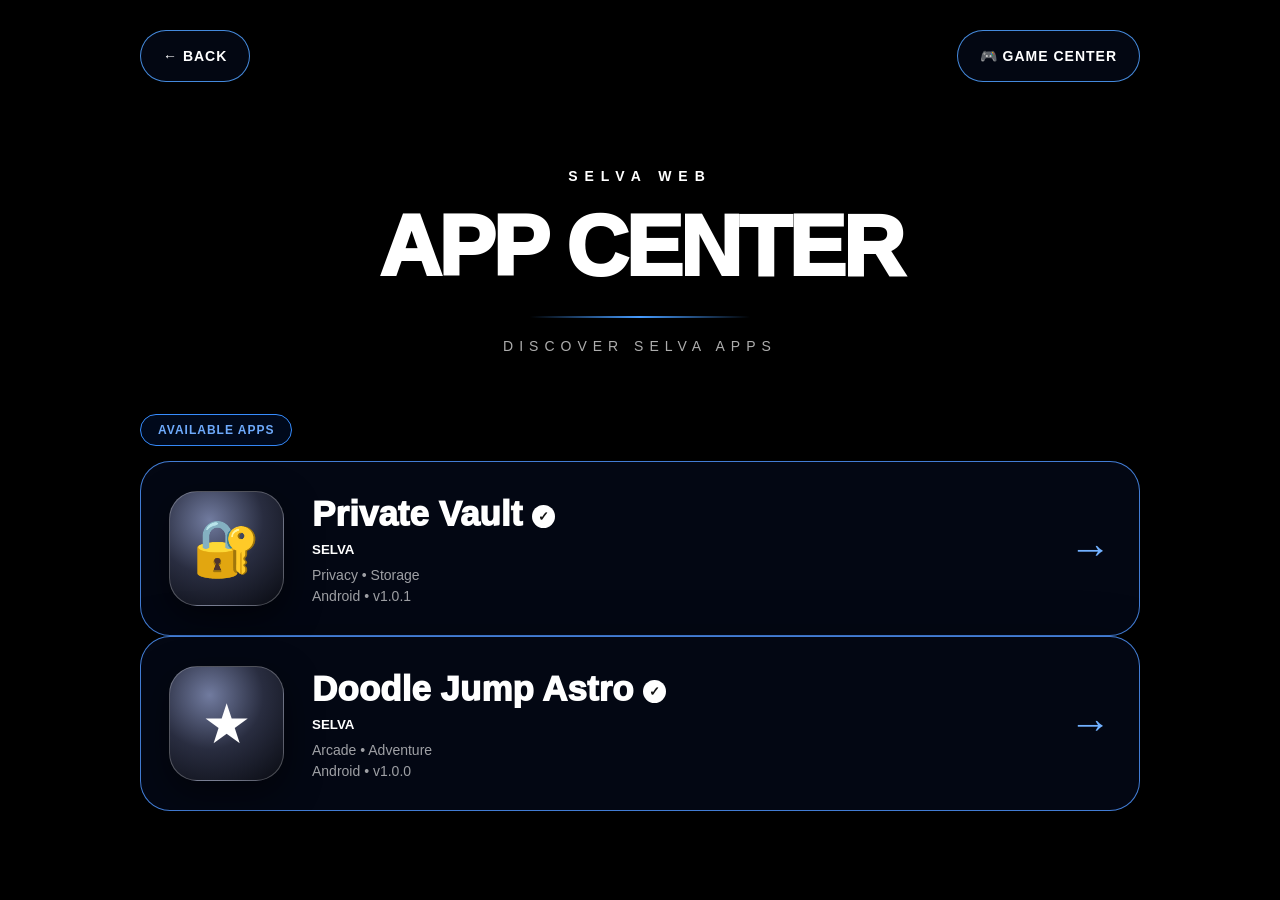
==== commit 7e6de8d2: "Update style.css" ====
--- a/app-center.html
+++ b/app-center.html
@@ -3,13 +3,18 @@
 <head>
   <meta charset="UTF-8">
   <meta name="viewport" content="width=device-width, initial-scale=1.0">
+
   <title>SELVA WEB — App Center</title>
+
   <link rel="stylesheet" href="app-center.css">
 </head>
 
 <body>
 
-<!-- APP CENTER BACKGROUND -->
+<!-- =====================================
+     APP CENTER BACKGROUND
+     ===================================== -->
+
 <video
         id="appCenterBackground"
         class="app-center-background"
@@ -19,25 +24,36 @@
         playsinline
         preload="auto"
 >
-  <source src="assets/live_wallpaper_appcenter.mp4" type="video/mp4">
+  <source
+          src="assets/live_wallpaper_appcenter.mp4"
+          type="video/mp4"
+  >
 </video>
 
 <div class="background-overlay"></div>
 
 
-<!-- ==============================
+<!-- =====================================
      APP LIST SCREEN
-     ============================== -->
+     ===================================== -->
 
 <main id="appListScreen" class="screen active">
 
   <header class="top-bar">
 
-    <button id="backButton" class="top-button">
+    <button
+            id="backButton"
+            class="top-button"
+            type="button"
+    >
       ← BACK
     </button>
 
-    <button id="gameCenterButton" class="top-button">
+    <button
+            id="gameCenterButton"
+            class="top-button"
+            type="button"
+    >
       🎮 GAME CENTER
     </button>
 
@@ -64,9 +80,51 @@
     </div>
 
 
-    <!-- ==========================
+    <!-- =================================
+         PRIVATE VAULT
+         ================================= -->
+
+    <button
+            id="privateVaultApp"
+            class="app-list-card"
+            type="button"
+    >
+
+      <div class="app-list-icon">
+        🔐
+      </div>
+
+      <div class="app-list-info">
+
+        <h2>
+          Private Vault
+          <span class="verified">✓</span>
+        </h2>
+
+        <p class="developer">
+          SELVA
+        </p>
+
+        <p class="app-meta">
+          Privacy • Storage
+        </p>
+
+        <p class="app-platform">
+          Android • v1.0.1
+        </p>
+
+      </div>
+
+      <div class="app-arrow">
+        →
+      </div>
+
+    </button>
+
+
+    <!-- =================================
          DOODLE JUMP ASTRO
-         ========================== -->
+         ================================= -->
 
     <button
             id="doodleJumpApp"
@@ -111,15 +169,22 @@
 
 
 
-<!-- ==============================
+<!-- =====================================
      APP DETAILS SCREEN
-     ============================== -->
-
-<main id="appDetailsScreen" class="screen details-screen">
+     ===================================== -->
+
+<main
+        id="appDetailsScreen"
+        class="screen details-screen"
+>
 
   <header class="top-bar">
 
-    <button id="detailsBackButton" class="top-button">
+    <button
+            id="detailsBackButton"
+            class="top-button"
+            type="button"
+    >
       ← APP CENTER
     </button>
 
@@ -128,32 +193,45 @@
 
   <section class="details-container">
 
-    <div class="details-icon">
-      ★
-    </div>
-
-
-    <h1>
-      Doodle Jump Astro
+    <div
+            id="detailsIcon"
+            class="details-icon"
+    >
+      🔐
+    </div>
+
+
+    <h1 id="detailsTitle">
+      Private Vault
       <span class="verified">✓</span>
     </h1>
 
-    <p class="details-developer">
+
+    <p
+            id="detailsDeveloper"
+            class="details-developer"
+    >
       SELVA
     </p>
 
 
-    <div class="details-tags">
-
-      <span>ARCADE</span>
-      <span>ADVENTURE</span>
+    <div
+            id="detailsTags"
+            class="details-tags"
+    >
+
+      <span>PRIVACY</span>
+      <span>STORAGE</span>
       <span>ANDROID</span>
 
     </div>
 
 
-    <p class="details-version">
-      Version 1.0.0
+    <p
+            id="detailsVersion"
+            class="details-version"
+    >
+      Version 1.0.1
     </p>
 
 
@@ -206,12 +284,37 @@
       <div>
 
         <h3>
-          Safe APK Download
+          Official APK
         </h3>
 
-        <p>
-          Official Doodle Jump Astro APK
-          hosted through SELVA's GitHub Release.
+        <p id="safeDownloadText">
+          Official Private Vault APK hosted through
+          SELVA's GitHub Release.
+        </p>
+
+      </div>
+
+    </div>
+
+
+    <!-- DESCRIPTION -->
+
+    <div class="detail-card">
+
+      <div class="detail-card-icon">
+        ✦
+      </div>
+
+      <div>
+
+        <h3>
+          ABOUT
+        </h3>
+
+        <p id="detailsDescription">
+          Private Vault is a personal Android app
+          for securely storing private files,
+          images, videos and audio.
         </p>
 
       </div>
@@ -233,8 +336,8 @@
           WHAT'S NEW
         </h3>
 
-        <p>
-          Initial release of Doodle Jump Astro.
+        <p id="detailsWhatsNew">
+          Private Vault v1.0.1.
         </p>
 
       </div>
@@ -247,11 +350,14 @@
 
 
 
-<!-- ==============================
+<!-- =====================================
      INSTALL CONFIRMATION
-     ============================== -->
-
-<div id="installModal" class="modal hidden">
+     ===================================== -->
+
+<div
+        id="installModal"
+        class="modal hidden"
+>
 
   <div class="modal-box">
 
@@ -264,22 +370,32 @@
     </button>
 
 
-    <div class="modal-icon">
-      ★
-    </div>
-
-
-    <h2>
-      Doodle Jump Astro
+    <div
+            id="modalIcon"
+            class="modal-icon"
+    >
+      🔐
+    </div>
+
+
+    <h2 id="modalTitle">
+      Private Vault
     </h2>
 
-    <p class="modal-subtitle">
-      SELVA • Android • v1.0.0
+
+    <p
+            id="modalSubtitle"
+            class="modal-subtitle"
+    >
+      SELVA • Android • v1.0.1
     </p>
 
+
     <p class="modal-text">
+
       Download the official APK from
       the SELVA GitHub Release.
+
     </p>
 
 
@@ -292,9 +408,13 @@
     </button>
 
 
-    <p id="downloadMessage" class="download-message">
+    <p
+            id="downloadMessage"
+            class="download-message"
+    >
       Android will handle the APK installation
       after the download.
+
     </p>
 
   </div>
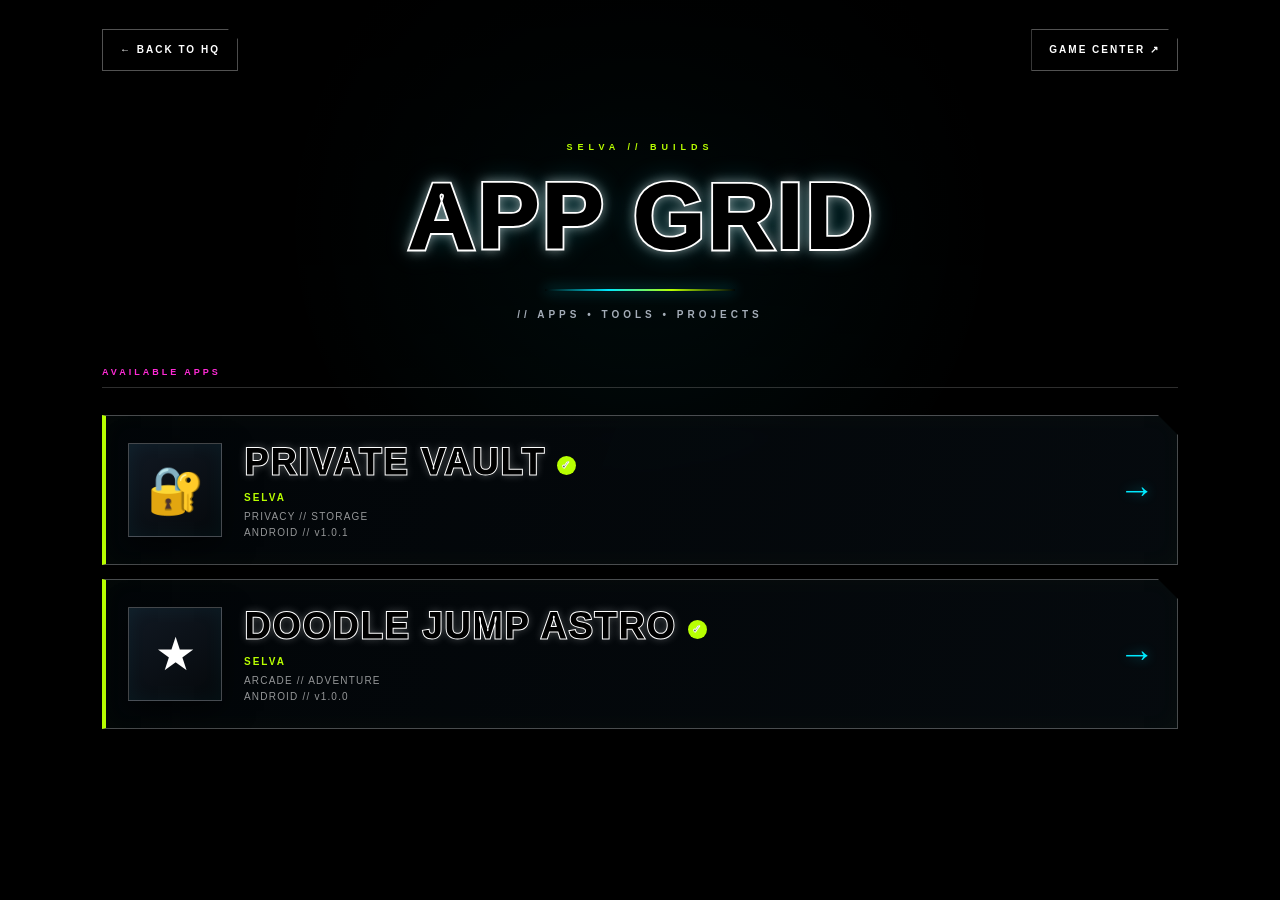
==== commit 3099c999: "Update style.css" ====
--- a/app-center.html
+++ b/app-center.html
@@ -4,7 +4,7 @@
   <meta charset="UTF-8">
   <meta name="viewport" content="width=device-width, initial-scale=1.0">
 
-  <title>SELVA WEB — App Center</title>
+  <title>SELVA // APP GRID</title>
 
   <link rel="stylesheet" href="app-center.css">
 </head>
@@ -46,7 +46,7 @@
             class="top-button"
             type="button"
     >
-      ← BACK
+      ← BACK TO HQ
     </button>
 
     <button
@@ -54,7 +54,7 @@
             class="top-button"
             type="button"
     >
-      🎮 GAME CENTER
+      GAME CENTER ↗
     </button>
 
   </header>
@@ -62,13 +62,13 @@
 
   <section class="page-header">
 
-    <span>SELVA WEB</span>
-
-    <h1>APP CENTER</h1>
+    <span>SELVA // BUILDS</span>
+
+    <h1>APP GRID</h1>
 
     <div class="header-line"></div>
 
-    <p>DISCOVER SELVA APPS</p>
+    <p>// APPS • TOOLS • PROJECTS</p>
 
   </section>
 
@@ -97,7 +97,7 @@
       <div class="app-list-info">
 
         <h2>
-          Private Vault
+          PRIVATE VAULT
           <span class="verified">✓</span>
         </h2>
 
@@ -106,11 +106,11 @@
         </p>
 
         <p class="app-meta">
-          Privacy • Storage
+          PRIVACY // STORAGE
         </p>
 
         <p class="app-platform">
-          Android • v1.0.1
+          ANDROID // v1.0.1
         </p>
 
       </div>
@@ -139,7 +139,7 @@
       <div class="app-list-info">
 
         <h2>
-          Doodle Jump Astro
+          DOODLE JUMP ASTRO
           <span class="verified">✓</span>
         </h2>
 
@@ -148,11 +148,11 @@
         </p>
 
         <p class="app-meta">
-          Arcade • Adventure
+          ARCADE // ADVENTURE
         </p>
 
         <p class="app-platform">
-          Android • v1.0.0
+          ANDROID // v1.0.0
         </p>
 
       </div>
@@ -202,7 +202,7 @@
 
 
     <h1 id="detailsTitle">
-      Private Vault
+      PRIVATE VAULT
       <span class="verified">✓</span>
     </h1>
 
@@ -288,7 +288,7 @@
         </h3>
 
         <p id="safeDownloadText">
-          Official Private Vault APK hosted through
+          Official PRIVATE VAULT APK hosted through
           SELVA's GitHub Release.
         </p>
 
@@ -312,7 +312,7 @@
         </h3>
 
         <p id="detailsDescription">
-          Private Vault is a personal Android app
+          PRIVATE VAULT is a personal Android app
           for securely storing private files,
           images, videos and audio.
         </p>
@@ -337,7 +337,7 @@
         </h3>
 
         <p id="detailsWhatsNew">
-          Private Vault v1.0.1.
+          PRIVATE VAULT v1.0.1.
         </p>
 
       </div>
@@ -379,7 +379,7 @@
 
 
     <h2 id="modalTitle">
-      Private Vault
+      PRIVATE VAULT
     </h2>
 
 
@@ -387,7 +387,7 @@
             id="modalSubtitle"
             class="modal-subtitle"
     >
-      SELVA • Android • v1.0.1
+      SELVA • ANDROID // v1.0.1
     </p>
 
 
--- a/app-center.css
+++ b/app-center.css
@@ -918,4 +918,267 @@
     .modal-box {
         padding: 30px 20px;
     }
-}+}
+/* =========================================================
+   SELVA // BADASS UI OVERRIDE
+   Preserves the existing App Center structure + JS.
+   ========================================================= */
+:root{
+    --acid:#b8ff00;
+    --cyan:#00eaff;
+    --pink:#ff2bd6;
+    --ink:#050709;
+    --muted:#a4adb8;
+}
+html,body{
+    background:#000;
+    color:#f5f7ff;
+    font-family:Arial,Helvetica,sans-serif;
+}
+.app-center-background{
+    filter:saturate(1.2) contrast(1.08);
+}
+.background-overlay{
+    background:
+        linear-gradient(180deg,rgba(0,0,0,.82),rgba(0,0,0,.34) 44%,rgba(0,0,0,.93)),
+        radial-gradient(circle at 50% 25%,rgba(0,234,255,.08),transparent 38%);
+}
+.screen{
+    width:min(100%,1120px);
+    padding:24px 22px 80px;
+}
+.top-bar{
+    min-height:52px;
+}
+.top-button{
+    min-height:42px;
+    padding:0 17px;
+    border:1px solid rgba(255,255,255,.32);
+    border-radius:0;
+    background:rgba(0,0,0,.72);
+    color:#fff;
+    font:900 10px/1 Arial,sans-serif;
+    letter-spacing:2px;
+    backdrop-filter:blur(12px);
+    clip-path:polygon(0 0,calc(100% - 10px) 0,100% 10px,100% 100%,0 100%);
+    transition:.2s ease;
+}
+.top-button:hover{
+    transform:translateY(-2px);
+    border-color:var(--cyan);
+    color:var(--cyan);
+    background:rgba(0,20,25,.85);
+}
+.page-header{
+    padding:60px 10px 48px;
+}
+.page-header>span{
+    color:var(--acid);
+    font:900 9px/1 Arial,sans-serif;
+    letter-spacing:5px;
+}
+.page-header h1{
+    margin-top:12px;
+    font-family:Impact,Haettenschweiler,"Arial Black",sans-serif;
+    font-size:clamp(50px,9vw,92px);
+    letter-spacing:3px;
+    color:#000;
+    -webkit-text-stroke:1.8px #fff;
+    text-shadow:0 0 12px rgba(255,255,255,.55),0 0 28px rgba(0,234,255,.22);
+}
+.header-line{
+    width:190px;
+    height:2px;
+    margin:18px auto;
+    background:linear-gradient(90deg,transparent,var(--cyan),var(--acid),transparent);
+    box-shadow:0 0 14px rgba(0,234,255,.65);
+}
+.page-header p{
+    color:var(--muted);
+    font-size:10px;
+    letter-spacing:4px;
+    font-weight:800;
+}
+.section-label{
+    padding:0 0 10px;
+    margin:0 0 13px;
+    border:0;
+    border-bottom:1px solid rgba(255,255,255,.18);
+    border-radius:0;
+    background:transparent;
+    color:var(--pink);
+    font:900 9px/1 Arial,sans-serif;
+    letter-spacing:3px;
+}
+.app-list-section{
+    display:grid;
+    gap:14px;
+}
+.app-list-card{
+    position:relative;
+    min-height:150px;
+    gap:22px;
+    padding:22px;
+    border:1px solid rgba(255,255,255,.28);
+    border-left:4px solid var(--acid);
+    border-radius:0;
+    background:linear-gradient(110deg,rgba(2,6,9,.9),rgba(9,17,24,.58));
+    box-shadow:0 12px 35px rgba(0,0,0,.45),inset 0 0 25px rgba(184,255,0,.025);
+    clip-path:polygon(0 0,calc(100% - 20px) 0,100% 20px,100% 100%,0 100%);
+    backdrop-filter:blur(14px);
+    transition:.24s ease;
+}
+.app-list-card:hover{
+    transform:translateX(6px);
+    border-color:var(--cyan);
+    border-left-color:var(--cyan);
+    background:linear-gradient(110deg,rgba(2,12,16,.94),rgba(5,25,30,.7));
+    box-shadow:0 0 25px rgba(0,234,255,.14),inset 0 0 25px rgba(0,234,255,.04);
+}
+.app-list-icon,.details-icon{
+    border-radius:0;
+    background:linear-gradient(145deg,#111923,#05080b);
+    border:1px solid rgba(255,255,255,.24);
+    box-shadow:inset 0 0 20px rgba(0,234,255,.05),0 10px 28px rgba(0,0,0,.55);
+}
+.app-list-icon{
+    width:94px;height:94px;font-size:46px;
+}
+.app-list-info h2{
+    font-family:Impact,Haettenschweiler,"Arial Black",sans-serif;
+    font-size:clamp(24px,4vw,36px);
+    letter-spacing:2px;
+    color:#000;
+    -webkit-text-stroke:1px #fff;
+    text-shadow:0 0 8px rgba(255,255,255,.28);
+}
+.verified{
+    width:19px;height:19px;border-radius:50%;
+    background:var(--acid);color:#000;font-size:11px;
+}
+.developer{
+    color:var(--acid);
+    font-size:10px;
+    letter-spacing:2px;
+    margin:7px 0 8px;
+}
+.app-meta,.app-platform{
+    color:rgba(255,255,255,.58);
+    font-size:10px;
+    letter-spacing:1.2px;
+}
+.app-arrow{
+    color:var(--cyan);
+    font-size:36px;
+    text-shadow:0 0 12px rgba(0,234,255,.45);
+}
+.details-container{
+    margin:55px auto 0;
+}
+.details-icon{
+    width:145px;height:145px;font-size:68px;
+}
+.details-container h1{
+    margin-top:25px;
+    font-family:Impact,Haettenschweiler,"Arial Black",sans-serif;
+    letter-spacing:2px;
+    color:#000;
+    -webkit-text-stroke:1.4px #fff;
+    text-shadow:0 0 12px rgba(255,255,255,.4);
+}
+.details-developer{
+    color:var(--acid);
+    font-size:11px;
+    letter-spacing:3px;
+}
+.details-tags span{
+    border-radius:0;
+    border:1px solid rgba(0,234,255,.42);
+    background:rgba(0,234,255,.04);
+    color:var(--cyan);
+    font-size:9px;
+    letter-spacing:2px;
+}
+.details-version{
+    color:rgba(255,255,255,.48);
+    font-size:11px;
+    letter-spacing:1px;
+}
+.install-button{
+    height:58px;
+    margin-top:28px;
+    border:1px solid var(--acid);
+    border-radius:0;
+    background:var(--acid);
+    color:#000;
+    font:900 13px/1 Arial,sans-serif;
+    letter-spacing:3px;
+    clip-path:polygon(0 0,calc(100% - 16px) 0,100% 16px,100% 100%,0 100%);
+    box-shadow:0 0 22px rgba(184,255,0,.16);
+}
+.install-button:hover{
+    transform:translateY(-3px);
+    box-shadow:0 0 28px rgba(184,255,0,.35);
+}
+.detail-card{
+    border-radius:0;
+    border:1px solid rgba(255,255,255,.18);
+    border-left:3px solid var(--cyan);
+    background:rgba(2,8,12,.78);
+    padding:20px;
+}
+.detail-card-icon{
+    border-radius:0;
+    background:rgba(0,234,255,.06);
+    color:var(--cyan);
+}
+.detail-card h3{
+    font:900 10px/1 Arial,sans-serif;
+    letter-spacing:2px;
+    color:var(--pink);
+}
+.detail-card strong{
+    font-family:Impact,Haettenschweiler,"Arial Black",sans-serif;
+    letter-spacing:1px;
+}
+.detail-card p{
+    color:rgba(255,255,255,.58);
+}
+.safe-card{
+    border-color:rgba(184,255,0,.3);
+    border-left-color:var(--acid);
+}
+.modal{
+    background:rgba(0,0,0,.86);
+}
+.modal-box{
+    border:1px solid rgba(0,234,255,.55);
+    border-radius:0;
+    background:#060a0e;
+    box-shadow:0 0 45px rgba(0,234,255,.12);
+    clip-path:polygon(0 0,calc(100% - 18px) 0,100% 18px,100% 100%,0 100%);
+}
+.modal-close{
+    border-radius:0;
+    background:rgba(255,255,255,.06);
+}
+.modal-icon{
+    border-radius:0;
+    background:#0b1218;
+}
+.modal-box h2{
+    font-family:Impact,Haettenschweiler,"Arial Black",sans-serif;
+    letter-spacing:2px;
+}
+@media(max-width:650px){
+    .screen{padding:15px 13px 70px}
+    .top-button{padding:0 12px;font-size:9px}
+    .page-header{padding:42px 6px 30px}
+    .page-header h1{font-size:50px;letter-spacing:1px}
+    .page-header p{font-size:8px;letter-spacing:3px}
+    .app-list-card{min-height:126px;padding:17px;gap:15px}
+    .app-list-icon{width:72px;height:72px;font-size:36px}
+    .app-list-info h2{font-size:23px}
+    .app-arrow{font-size:28px}
+    .details-container{margin-top:35px}
+}
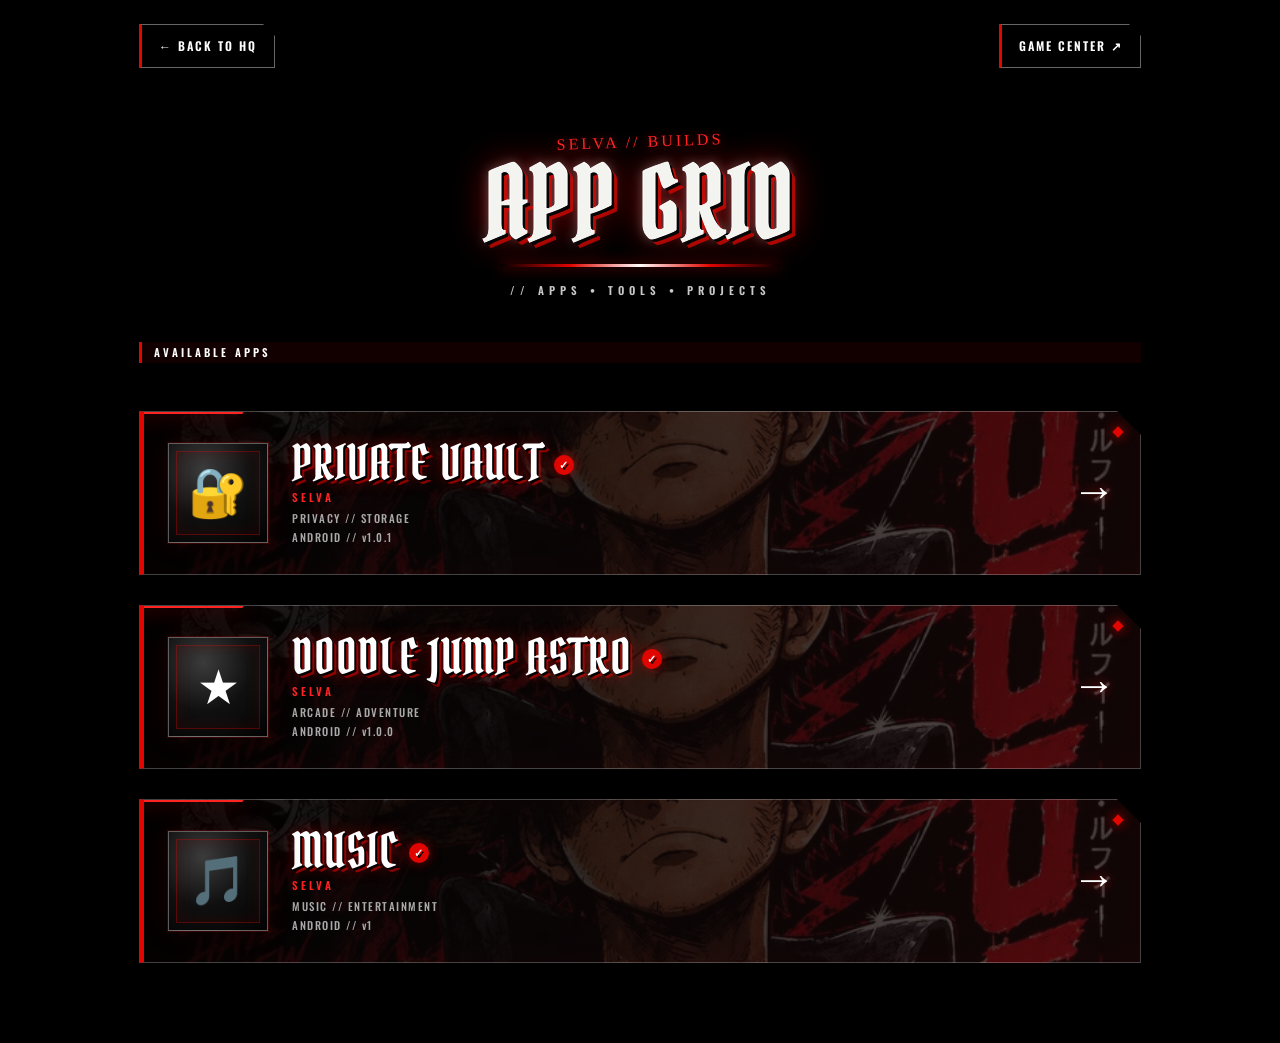
==== commit 0b3d9252: "Update style.css" ====
--- a/app-center.html
+++ b/app-center.html
@@ -163,6 +163,48 @@
 
     </button>
 
+
+    <!-- =================================
+         MUSIC
+         ================================= -->
+
+    <button
+            id="musicApp"
+            class="app-list-card"
+            type="button"
+    >
+
+      <div class="app-list-icon">
+        🎵
+      </div>
+
+      <div class="app-list-info">
+
+        <h2>
+          MUSIC
+          <span class="verified">✓</span>
+        </h2>
+
+        <p class="developer">
+          SELVA
+        </p>
+
+        <p class="app-meta">
+          MUSIC // ENTERTAINMENT
+        </p>
+
+        <p class="app-platform">
+          ANDROID // v1
+        </p>
+
+      </div>
+
+      <div class="app-arrow">
+        →
+      </div>
+
+    </button>
+
   </section>
 
 </main>
--- a/app-center.css
+++ b/app-center.css
@@ -1,1184 +1,685 @@
-* {
-    box-sizing: border-box;
-    margin: 0;
-    padding: 0;
-}
-
-html {
-    min-height: 100%;
-}
-
-body {
-    min-height: 100vh;
-    overflow-x: hidden;
-    overflow-y: auto;
-
-    background: #000;
-
-    color: #fff;
-
-    font-family:
-        Arial,
-        Helvetica,
-        sans-serif;
-}
-
-
-/* =====================================
-   BACKGROUND
-   ===================================== */
-
-.app-center-background {
-    position: fixed;
-
-    inset: 0;
-
-    width: 100%;
-    height: 100%;
-
-    object-fit: cover;
-
-    z-index: 0;
-
-    pointer-events: none;
-
-    background: #000;
-}
-
-
-.background-overlay {
-    position: fixed;
-
-    inset: 0;
-
-    z-index: 1;
-
-    pointer-events: none;
-
+@import url('https://fonts.googleapis.com/css2?family=Bebas+Neue&family=Oswald:wght@400;500;600;700&family=Permanent+Marker&family=Pirata+One&display=swap');
+
+:root{
+    --red:#e10600;
+    --red2:#ff2424;
+    --white:#f5f5f2;
+    --gray:#a8a8a8;
+    --black:#030303;
+    --panel:rgba(7,7,7,.82)
+}
+
+*{
+    box-sizing:border-box;
+    margin:0;
+    padding:0;
+    -webkit-tap-highlight-color:transparent
+}
+
+html{
+    min-height:100%;
+    background:#000
+}
+
+body{
+    min-height:100vh;
+    overflow-x:hidden;
+    background:#000;
+    color:var(--white);
+    font-family:'Oswald',Arial,sans-serif
+}
+
+/* FULL BRIGHT APP CENTER BACKGROUND */
+.app-center-background{
+    position:fixed;
+    inset:0;
+    width:100%;
+    height:100%;
+    object-fit:cover;
+    z-index:0;
+    pointer-events:none;
+    filter:none
+}
+
+/* NO DARK OVERLAY */
+.background-overlay{
+    position:fixed;
+    inset:0;
+    z-index:1;
+    pointer-events:none;
+    background:transparent
+}
+
+.screen{
+    position:relative;
+    z-index:2;
+    width:min(100%,1050px);
+    min-height:100vh;
+    margin:auto;
+    padding:24px 24px 80px;
+    display:none
+}
+
+.screen.active{
+    display:block
+}
+
+.top-bar{
+    display:flex;
+    justify-content:space-between;
+    align-items:center;
+    gap:14px
+}
+
+.top-button{
+    min-height:44px;
+    padding:0 17px;
+    border:1px solid rgba(255,255,255,.4);
+    border-left:3px solid var(--red);
+    border-radius:0;
+    background:rgba(0,0,0,.78);
+    color:#fff;
+    font:600 12px/1 'Oswald',Arial;
+    letter-spacing:2px;
+    cursor:pointer;
+    clip-path:polygon(
+        0 0,
+        calc(100% - 12px) 0,
+        100% 12px,
+        100% 100%,
+        0 100%
+    );
+    box-shadow:0 0 18px rgba(225,6,0,.08);
+    transition:.22s ease
+}
+
+.top-button:hover{
+    transform:translateY(-2px);
+    border-color:var(--red2);
+    color:var(--red2);
+    box-shadow:0 0 22px rgba(225,6,0,.25)
+}
+
+.page-header{
+    text-align:center;
+    padding:66px 10px 46px
+}
+
+.page-header>span{
+    display:block;
+    color:var(--red2);
+    font:400 16px/1 'Permanent Marker',cursive;
+    letter-spacing:3px;
+    transform:rotate(-2deg);
+    text-shadow:0 0 10px rgba(225,6,0,.55)
+}
+
+.page-header h1{
+    margin-top:10px;
+    font:400 clamp(58px,9vw,100px)/.86 'Pirata One','Bebas Neue',Impact,sans-serif;
+    letter-spacing:2px;
+    color:#f3f3ef;
+    text-transform:uppercase;
+    -webkit-text-stroke:1px #fff;
+    text-shadow:
+        3px 3px 0 #050505,
+        6px 6px 0 rgba(225,6,0,.72),
+        0 0 12px rgba(255,255,255,.32),
+        0 0 34px rgba(225,6,0,.68)
+}
+
+.header-line{
+    width:min(280px,70vw);
+    height:3px;
+    margin:18px auto;
+    background:linear-gradient(
+        90deg,
+        transparent,
+        var(--red),
+        #fff,
+        var(--red),
+        transparent
+    );
+    box-shadow:0 0 14px rgba(225,6,0,.7)
+}
+
+.page-header p{
+    font:600 11px/1 'Oswald',Arial;
+    letter-spacing:5px;
+    color:#c8c8c8
+}
+
+.app-list-section{
+    width:100%
+}
+
+.section-label{
+    display:inline-block;
+    margin:0 0 18px;
+    padding:5px 12px;
+    border-left:3px solid var(--red);
+    color:#fff;
+    background:rgba(225,6,0,.08);
+    font:600 11px/1 'Oswald',Arial;
+    letter-spacing:3px
+}
+
+.app-list-section{
+    display:grid;
+    gap:24px
+}
+
+.app-list-card{
+    position:relative;
+    width:100%;
+    min-height:164px;
+    display:flex;
+    align-items:center;
+    gap:24px;
+    padding:24px;
+    border:1px solid rgba(255,255,255,.25);
+    border-left:5px solid var(--red);
+    border-radius:0;
     background:
         linear-gradient(
-            180deg,
-            rgba(0,0,0,.68),
-            rgba(0,0,0,.30) 45%,
-            rgba(0,0,0,.82)
-        );
-}
-
-
-/* =====================================
-   SCREENS
-   ===================================== */
-
-.screen {
-    position: relative;
-
-    z-index: 2;
-
-    width: min(100%, 1050px);
-
-    min-height: 100vh;
-
-    margin: auto;
-
-    padding:
-        30px
-        25px
-        70px;
-
-    display: none;
-}
-
-
-.screen.active {
-    display: block;
-}
-
-
-/* =====================================
-   TOP BAR
-   ===================================== */
-
-.top-bar {
-    display: flex;
-
-    justify-content: space-between;
-
-    align-items: center;
-
-    gap: 15px;
-}
-
-
-.top-button {
-    border: 1px solid rgba(80,160,255,.85);
-
-    background:
-        rgba(5,10,25,.72);
-
-    color: #fff;
-
-    min-height: 52px;
-
-    padding:
-        0 22px;
-
-    border-radius: 28px;
-
-    font-size: 14px;
-
-    font-weight: 900;
-
-    letter-spacing: 1px;
-
-    cursor: pointer;
-
-    backdrop-filter: blur(14px);
-
-    -webkit-backdrop-filter: blur(14px);
-
-    transition:
-        transform .2s ease,
-        background .2s ease;
-}
-
-
-.top-button:hover {
-    transform: translateY(-2px);
-
-    background:
-        rgba(30,55,100,.85);
-}
-
-
-/* =====================================
-   PAGE HEADER
-   ===================================== */
-
-.page-header {
-    text-align: center;
-
-    padding:
-        85px 10px 60px;
-}
-
-
-.page-header > span {
-    font-size: 14px;
-
-    letter-spacing: 7px;
-
-    font-weight: 900;
-}
-
-
-.page-header h1 {
-    margin-top: 12px;
-
-    font-size:
-        clamp(48px, 8vw, 86px);
-
-    font-weight: 950;
-
-    letter-spacing: -3px;
-
-    text-shadow:
-        0 5px 30px rgba(0,0,0,.8);
-}
-
-
-.header-line {
-    width: 220px;
-
-    height: 2px;
-
-    margin: 20px auto;
-
-    background:
-        linear-gradient(
-            90deg,
-            transparent,
-            #479cff,
-            transparent
-        );
-}
-
-
-.page-header p {
-    font-size: 14px;
-
-    letter-spacing: 6px;
-
-    color:
-        rgba(255,255,255,.68);
-}
-
-
-/* =====================================
-   APP LIST
-   ===================================== */
-
-.app-list-section {
-    width: 100%;
-}
-
-
-.section-label {
-    display: inline-block;
-
-    padding:
-        8px 17px;
-
-    margin-bottom: 15px;
-
-    border:
-        1px solid #378dff;
-
-    border-radius: 30px;
-
-    background:
-        rgba(0,30,80,.35);
-
-    color:
-        #70adff;
-
-    font-size: 12px;
-
-    font-weight: 900;
-
-    letter-spacing: 1px;
-}
-
-
-/* =====================================
-   APP LIST CARD
-   ===================================== */
-
-.app-list-card {
-    width: 100%;
-
-    min-height: 175px;
-
-    display: flex;
-
-    align-items: center;
-
-    gap: 28px;
-
-    padding: 28px;
-
-    border:
-        1px solid rgba(80,150,255,.82);
-
-    border-radius: 30px;
-
-    background:
-        rgba(5,10,25,.76);
-
-    color: #fff;
-
-    text-align: left;
-
-    cursor: pointer;
-
-    backdrop-filter: blur(18px);
-
-    -webkit-backdrop-filter: blur(18px);
-
+            110deg,
+            rgba(3,3,3,.95),
+            rgba(24,8,8,.72)
+        ),
+        url('assets/onepiece_style_reference.png') center/cover;
+    color:#fff;
+    text-align:left;
+    cursor:pointer;
+    overflow:hidden;
+    backdrop-filter:blur(12px);
     box-shadow:
-        0 20px 60px rgba(0,0,0,.4);
-
-    transition:
-        transform .22s ease,
-        background .22s ease,
-        border-color .22s ease;
-}
-
-
-.app-list-card:hover {
-    transform: translateY(-4px);
-
-    background:
-        rgba(15,30,60,.86);
-
-    border-color:
-        rgba(110,180,255,1);
-}
-
-
-.app-list-icon {
-    width: 115px;
-    height: 115px;
-
-    flex-shrink: 0;
-
-    display: flex;
-
-    align-items: center;
-
-    justify-content: center;
-
-    border-radius: 28px;
-
+        0 18px 50px rgba(0,0,0,.6),
+        inset 0 0 30px rgba(225,6,0,.035);
+    clip-path:polygon(
+        0 0,
+        calc(100% - 24px) 0,
+        100% 24px,
+        100% 100%,
+        0 100%
+    );
+    transition:.25s ease
+}
+
+.app-list-card:before{
+    content:'';
+    position:absolute;
+    top:0;
+    left:-35%;
+    width:45%;
+    height:2px;
+    background:var(--red2);
+    box-shadow:0 0 18px var(--red);
+    transform:skewX(-35deg);
+    transition:.4s
+}
+
+.app-list-card:after{
+    content:'';
+    position:absolute;
+    right:18px;
+    top:16px;
+    width:8px;
+    height:8px;
+    background:var(--red);
+    box-shadow:0 0 12px var(--red);
+    transform:rotate(45deg);
+    animation:redPulse 1.8s infinite
+}
+
+.app-list-card:hover{
+    transform:translateY(-6px);
+    border-color:rgba(255,255,255,.55);
+    border-left-color:var(--red2);
+    box-shadow:
+        0 0 30px rgba(225,6,0,.18),
+        0 22px 55px rgba(0,0,0,.65),
+        inset 0 0 40px rgba(225,6,0,.06)
+}
+
+.app-list-card:hover:before{
+    left:90%
+}
+
+.app-list-icon,
+.details-icon{
+    flex-shrink:0;
+    display:flex;
+    align-items:center;
+    justify-content:center;
+    border-radius:0;
     background:
         radial-gradient(
             circle at 35% 25%,
-            #717b9f,
-            #292d40 48%,
-            #090b12
+            #3b3b3b,
+            #101010 50%,
+            #020202
         );
-
-    border:
-        1px solid rgba(255,255,255,.25);
-
+    border:1px solid rgba(255,255,255,.35);
     box-shadow:
-        0 12px 35px rgba(0,0,0,.5);
-}
-
-
-.app-list-icon {
-    font-size: 55px;
-}
-
-
-.app-list-info {
-    flex: 1;
-
-    min-width: 0;
-}
-
-
-.app-list-info h2 {
-    font-size:
-        clamp(23px, 4vw, 35px);
-
-    font-weight: 950;
-
-    margin-bottom: 8px;
-}
-
-
-.verified {
-    display: inline-flex;
-
-    align-items: center;
-
-    justify-content: center;
-
-    width: 23px;
-    height: 23px;
-
-    border-radius: 50%;
-
-    background: #fff;
-
-    color: #111;
-
-    font-size: 13px;
-
-    vertical-align: middle;
-}
-
-
-.developer {
-    font-weight: 800;
-
-    margin-bottom: 10px;
-}
-
+        0 0 0 1px rgba(225,6,0,.2),
+        0 12px 35px rgba(0,0,0,.65),
+        0 0 25px rgba(225,6,0,.15)
+}
+
+.app-list-icon{
+    width:100px;
+    height:100px;
+    font-size:48px;
+    position:relative
+}
+
+.app-list-icon:after,
+.details-icon:after{
+    content:'';
+    position:absolute;
+    inset:7px;
+    border:1px solid rgba(225,6,0,.35);
+    box-shadow:inset 0 0 15px rgba(225,6,0,.12)
+}
+
+.app-list-info{
+    flex:1;
+    min-width:0
+}
+
+.app-list-info h2{
+    font:400 clamp(30px,4vw,48px)/.92 'Pirata One','Bebas Neue',Impact,sans-serif;
+    letter-spacing:1px;
+    color:#fff;
+    text-shadow:
+        2px 2px 0 #000,
+        4px 4px 0 rgba(225,6,0,.55),
+        0 0 16px rgba(225,6,0,.5)
+}
+
+.verified{
+    display:inline-flex;
+    align-items:center;
+    justify-content:center;
+    width:20px;
+    height:20px;
+    border-radius:50%;
+    background:var(--red);
+    color:#fff;
+    font:700 11px/1 Arial;
+    vertical-align:middle;
+    box-shadow:0 0 12px rgba(225,6,0,.55)
+}
+
+.developer{
+    margin:7px 0 8px;
+    color:var(--red2);
+    font:600 11px/1 'Oswald',Arial;
+    letter-spacing:3px
+}
 
 .app-meta,
-.app-platform {
-    color:
-        rgba(255,255,255,.62);
-
-    font-size: 14px;
-
-    margin-top: 5px;
-}
-
-
-.app-arrow {
-    flex-shrink: 0;
-
-    font-size: 42px;
-
-    color:
-        #72b1ff;
-}
-
-
-/* =====================================
-   DETAILS
-   ===================================== */
-
-.details-screen {
-    padding-bottom: 100px;
-}
-
-
-.details-container {
-    width: min(100%, 720px);
-
-    margin:
-        70px auto 0;
-
-    text-align: center;
-}
-
-
-.details-icon {
-    width: 150px;
-    height: 150px;
-
-    margin: auto;
-
-    display: flex;
-
-    align-items: center;
-
-    justify-content: center;
-
-    border-radius: 35px;
-
-    background:
-        radial-gradient(
-            circle at 35% 25%,
-            #717b9f,
-            #292d40 48%,
-            #090b12
-        );
-
-    border:
-        1px solid rgba(255,255,255,.25);
-
-    box-shadow:
-        0 20px 50px rgba(0,0,0,.6);
-
-    font-size: 72px;
-}
-
-
-.details-container h1 {
-    margin-top: 30px;
-
-    font-size:
-        clamp(30px, 6vw, 55px);
-
-    font-weight: 950;
-
-    letter-spacing: -2px;
-}
-
-
-.details-developer {
-    margin-top: 10px;
-
-    font-size: 18px;
-
-    font-weight: 800;
-
-    color:
-        rgba(255,255,255,.7);
-}
-
-
-.details-tags {
-    display: flex;
-
-    justify-content: center;
-
-    flex-wrap: wrap;
-
-    gap: 8px;
-
-    margin-top: 22px;
-}
-
-
-.details-tags span {
-    padding:
-        8px 13px;
-
-    border-radius: 20px;
-
-    background:
-        rgba(40,90,170,.3);
-
-    border:
-        1px solid rgba(80,150,255,.5);
-
-    font-size: 11px;
-
-    font-weight: 900;
-
-    letter-spacing: 1px;
-}
-
-
-.details-version {
-    margin-top: 15px;
-
-    color:
-        rgba(255,255,255,.55);
-
-    font-size: 14px;
-}
-
-
-/* =====================================
-   INSTALL
-   ===================================== */
-
-.install-button {
-    width: 100%;
-
-    height: 68px;
-
-    margin-top: 35px;
-
-    border: none;
-
-    border-radius: 21px;
-
-    background: #fff;
-
-    color: #111;
-
-    font-size: 18px;
-
-    font-weight: 950;
-
-    letter-spacing: 2px;
-
-    cursor: pointer;
-
-    transition:
-        transform .2s ease,
-        box-shadow .2s ease;
-}
-
-
-.install-button:hover {
-    transform: translateY(-3px);
-
-    box-shadow:
-        0 15px 35px rgba(255,255,255,.16);
-}
-
-
-/* =====================================
-   DETAIL CARDS
-   ===================================== */
-
-.detail-card {
-    display: flex;
-
-    align-items: center;
-
-    gap: 20px;
-
-    text-align: left;
-
-    margin-top: 25px;
-
-    padding: 25px;
-
-    border-radius: 25px;
-
-    border:
-        1px solid rgba(75,140,255,.65);
-
-    background:
-        rgba(5,10,25,.75);
-
-    backdrop-filter: blur(16px);
-
-    -webkit-backdrop-filter: blur(16px);
-}
-
-
-.detail-card-icon {
-    width: 58px;
-    height: 58px;
-
-    flex-shrink: 0;
-
-    display: flex;
-
-    align-items: center;
-
-    justify-content: center;
-
-    border-radius: 18px;
-
-    background:
-        rgba(55,90,160,.35);
-
-    font-size: 28px;
-}
-
-
-.detail-card h3 {
-    font-size: 18px;
-
-    margin-bottom: 6px;
-}
-
-
-.detail-card strong {
-    display: block;
-
-    font-size: 30px;
-}
-
-
-.detail-card p {
-    color:
-        rgba(255,255,255,.65);
-
-    font-size: 13px;
-
-    line-height: 1.5;
-}
-
-
-.safe-card {
-    border-color:
-        rgba(0,220,170,.55);
-}
-
-
-/* =====================================
-   MODAL
-   ===================================== */
-
-.modal {
-    position: fixed;
-
-    inset: 0;
-
-    z-index: 100;
-
-    display: flex;
-
-    align-items: center;
-
-    justify-content: center;
-
-    padding: 20px;
-
-    background:
-        rgba(0,0,0,.78);
-
-    backdrop-filter: blur(12px);
-
-    -webkit-backdrop-filter: blur(12px);
-}
-
-
-.modal.hidden {
-    display: none;
-}
-
-
-.modal-box {
-    position: relative;
-
-    width: min(100%, 480px);
-
-    padding: 35px;
-
-    border:
-        1px solid rgba(80,150,255,.8);
-
-    border-radius: 30px;
-
-    background:
-        rgba(12,16,30,.97);
-
-    box-shadow:
-        0 30px 80px rgba(0,0,0,.75);
-
-    text-align: center;
-}
-
-
-.modal-close {
-    position: absolute;
-
-    right: 15px;
-
-    top: 15px;
-
-    width: 40px;
-    height: 40px;
-
-    border: none;
-
-    border-radius: 50%;
-
-    background:
-        rgba(255,255,255,.08);
-
-    color: #fff;
-
-    font-size: 25px;
-
-    cursor: pointer;
-}
-
-
-.modal-icon {
-    width: 80px;
-    height: 80px;
-
-    margin:
-        0 auto 20px;
-
-    display: flex;
-
-    align-items: center;
-
-    justify-content: center;
-
-    border-radius: 22px;
-
-    background:
-        #252a3c;
-
-    font-size: 42px;
-}
-
-
-.modal-box h2 {
-    font-size: 27px;
-}
-
-
-.modal-subtitle {
-    margin-top: 8px;
-
-    color:
-        rgba(255,255,255,.55);
-}
-
-
-.modal-text {
-    margin:
-        22px 0;
-
-    color:
-        rgba(255,255,255,.72);
-
-    line-height: 1.5;
-}
-
-
-.download-button {
-    width: 100%;
-
-    height: 60px;
-
-    border: none;
-
-    border-radius: 18px;
-
-    background: #fff;
-
-    color: #111;
-
-    font-weight: 950;
-
-    letter-spacing: 1px;
-
-    cursor: pointer;
-}
-
-
-.download-message {
-    margin-top: 15px;
-
-    color:
-        rgba(255,255,255,.55);
-
-    font-size: 12px;
-
-    line-height: 1.5;
-}
-
-
-/* =====================================
-   MOBILE
-   ===================================== */
-
-@media (max-width: 650px) {
-
-    .screen {
-        padding:
-            18px
-            14px
-            55px;
-    }
-
-    .top-button {
-        min-height: 46px;
-
-        padding:
-            0 14px;
-
-        font-size: 11px;
-    }
-
-    .page-header {
-        padding:
-            65px 5px 45px;
-    }
-
-    .page-header > span {
-        font-size: 11px;
-
-        letter-spacing: 5px;
-    }
-
-    .page-header p {
-        font-size: 10px;
-
-        letter-spacing: 4px;
-    }
-
-    .app-list-card {
-        min-height: 125px;
-
-        padding: 18px;
-
-        gap: 15px;
-
-        border-radius: 23px;
-    }
-
-    .app-list-icon {
-        width: 75px;
-        height: 75px;
-
-        border-radius: 19px;
-
-        font-size: 38px;
-    }
-
-    .app-list-info h2 {
-        font-size: 19px;
-    }
-
-    .app-meta,
-    .app-platform {
-        font-size: 11px;
-    }
-
-    .app-arrow {
-        font-size: 30px;
-    }
-
-    .verified {
-        width: 19px;
-        height: 19px;
-
-        font-size: 11px;
-    }
-
-    .details-container {
-        margin-top: 50px;
-    }
-
-    .details-icon {
-        width: 120px;
-        height: 120px;
-
-        border-radius: 29px;
-
-        font-size: 58px;
-    }
-
-    .details-container h1 {
-        font-size: 30px;
-    }
-
-    .detail-card {
-        padding: 20px;
-
-        gap: 15px;
-    }
-
-    .detail-card-icon {
-        width: 50px;
-        height: 50px;
-
-        border-radius: 15px;
-    }
-
-    .modal-box {
-        padding: 30px 20px;
-    }
-}
-/* =========================================================
-   SELVA // BADASS UI OVERRIDE
-   Preserves the existing App Center structure + JS.
-   ========================================================= */
-:root{
-    --acid:#b8ff00;
-    --cyan:#00eaff;
-    --pink:#ff2bd6;
-    --ink:#050709;
-    --muted:#a4adb8;
-}
-html,body{
-    background:#000;
-    color:#f5f7ff;
-    font-family:Arial,Helvetica,sans-serif;
-}
-.app-center-background{
-    filter:saturate(1.2) contrast(1.08);
-}
-.background-overlay{
-    background:
-        linear-gradient(180deg,rgba(0,0,0,.82),rgba(0,0,0,.34) 44%,rgba(0,0,0,.93)),
-        radial-gradient(circle at 50% 25%,rgba(0,234,255,.08),transparent 38%);
-}
-.screen{
-    width:min(100%,1120px);
-    padding:24px 22px 80px;
-}
-.top-bar{
-    min-height:52px;
-}
-.top-button{
-    min-height:42px;
-    padding:0 17px;
-    border:1px solid rgba(255,255,255,.32);
-    border-radius:0;
-    background:rgba(0,0,0,.72);
-    color:#fff;
-    font:900 10px/1 Arial,sans-serif;
-    letter-spacing:2px;
-    backdrop-filter:blur(12px);
-    clip-path:polygon(0 0,calc(100% - 10px) 0,100% 10px,100% 100%,0 100%);
-    transition:.2s ease;
-}
-.top-button:hover{
-    transform:translateY(-2px);
-    border-color:var(--cyan);
-    color:var(--cyan);
-    background:rgba(0,20,25,.85);
-}
-.page-header{
-    padding:60px 10px 48px;
-}
-.page-header>span{
-    color:var(--acid);
-    font:900 9px/1 Arial,sans-serif;
-    letter-spacing:5px;
-}
-.page-header h1{
-    margin-top:12px;
-    font-family:Impact,Haettenschweiler,"Arial Black",sans-serif;
-    font-size:clamp(50px,9vw,92px);
-    letter-spacing:3px;
-    color:#000;
-    -webkit-text-stroke:1.8px #fff;
-    text-shadow:0 0 12px rgba(255,255,255,.55),0 0 28px rgba(0,234,255,.22);
-}
-.header-line{
-    width:190px;
-    height:2px;
-    margin:18px auto;
-    background:linear-gradient(90deg,transparent,var(--cyan),var(--acid),transparent);
-    box-shadow:0 0 14px rgba(0,234,255,.65);
-}
-.page-header p{
-    color:var(--muted);
-    font-size:10px;
+.app-platform{
+    margin-top:4px;
+    color:#aaa;
+    font:500 11px/1.4 'Oswald',Arial;
+    letter-spacing:1.5px
+}
+
+.app-arrow{
+    flex-shrink:0;
+    color:#fff;
+    font:400 44px/1 'Bebas Neue',Impact,sans-serif;
+    text-shadow:0 0 12px rgba(225,6,0,.7);
+    transition:.25s
+}
+
+.app-list-card:hover .app-arrow{
+    color:var(--red2);
+    transform:translateX(7px)
+}
+
+.details-container{
+    width:min(100%,720px);
+    margin:55px auto 0;
+    text-align:center
+}
+
+.details-icon{
+    width:150px;
+    height:150px;
+    margin:auto;
+    position:relative;
+    font-size:72px
+}
+
+.details-container h1{
+    margin-top:28px;
+    font:400 clamp(38px,6vw,64px)/.9 'Pirata One','Bebas Neue',Impact,sans-serif;
+    letter-spacing:1px;
+    text-shadow:
+        2px 2px 0 #000,
+        4px 4px 0 rgba(225,6,0,.55),
+        0 0 18px rgba(225,6,0,.5)
+}
+
+.details-developer{
+    margin-top:10px;
+    color:var(--red2);
+    font:600 12px/1 'Oswald',Arial;
+    letter-spacing:4px
+}
+
+.details-tags{
+    display:flex;
+    justify-content:center;
+    flex-wrap:wrap;
+    gap:9px;
+    margin-top:22px
+}
+
+.details-tags span{
+    padding:7px 12px;
+    border:1px solid rgba(225,6,0,.55);
+    border-radius:0;
+    background:rgba(225,6,0,.07);
+    color:#fff;
+    font:600 10px/1 'Oswald',Arial;
+    letter-spacing:2px
+}
+
+.details-version{
+    margin-top:15px;
+    color:#999;
+    font-size:11px
+}
+
+.install-button{
+    width:100%;
+    height:62px;
+    margin-top:28px;
+    border:1px solid #fff;
+    border-left:5px solid var(--red);
+    border-radius:0;
+    background:var(--red);
+    color:#fff;
+    font:600 15px/1 'Oswald',Arial;
     letter-spacing:4px;
-    font-weight:800;
-}
-.section-label{
-    padding:0 0 10px;
-    margin:0 0 13px;
-    border:0;
-    border-bottom:1px solid rgba(255,255,255,.18);
-    border-radius:0;
-    background:transparent;
-    color:var(--pink);
-    font:900 9px/1 Arial,sans-serif;
-    letter-spacing:3px;
-}
-.app-list-section{
-    display:grid;
-    gap:14px;
-}
-.app-list-card{
-    position:relative;
-    min-height:150px;
-    gap:22px;
-    padding:22px;
-    border:1px solid rgba(255,255,255,.28);
-    border-left:4px solid var(--acid);
-    border-radius:0;
-    background:linear-gradient(110deg,rgba(2,6,9,.9),rgba(9,17,24,.58));
-    box-shadow:0 12px 35px rgba(0,0,0,.45),inset 0 0 25px rgba(184,255,0,.025);
-    clip-path:polygon(0 0,calc(100% - 20px) 0,100% 20px,100% 100%,0 100%);
-    backdrop-filter:blur(14px);
-    transition:.24s ease;
-}
-.app-list-card:hover{
-    transform:translateX(6px);
-    border-color:var(--cyan);
-    border-left-color:var(--cyan);
-    background:linear-gradient(110deg,rgba(2,12,16,.94),rgba(5,25,30,.7));
-    box-shadow:0 0 25px rgba(0,234,255,.14),inset 0 0 25px rgba(0,234,255,.04);
-}
-.app-list-icon,.details-icon{
-    border-radius:0;
-    background:linear-gradient(145deg,#111923,#05080b);
-    border:1px solid rgba(255,255,255,.24);
-    box-shadow:inset 0 0 20px rgba(0,234,255,.05),0 10px 28px rgba(0,0,0,.55);
-}
-.app-list-icon{
-    width:94px;height:94px;font-size:46px;
-}
-.app-list-info h2{
-    font-family:Impact,Haettenschweiler,"Arial Black",sans-serif;
-    font-size:clamp(24px,4vw,36px);
-    letter-spacing:2px;
-    color:#000;
-    -webkit-text-stroke:1px #fff;
-    text-shadow:0 0 8px rgba(255,255,255,.28);
-}
-.verified{
-    width:19px;height:19px;border-radius:50%;
-    background:var(--acid);color:#000;font-size:11px;
-}
-.developer{
-    color:var(--acid);
-    font-size:10px;
-    letter-spacing:2px;
-    margin:7px 0 8px;
-}
-.app-meta,.app-platform{
-    color:rgba(255,255,255,.58);
-    font-size:10px;
-    letter-spacing:1.2px;
-}
-.app-arrow{
-    color:var(--cyan);
-    font-size:36px;
-    text-shadow:0 0 12px rgba(0,234,255,.45);
-}
-.details-container{
-    margin:55px auto 0;
-}
-.details-icon{
-    width:145px;height:145px;font-size:68px;
-}
-.details-container h1{
-    margin-top:25px;
-    font-family:Impact,Haettenschweiler,"Arial Black",sans-serif;
-    letter-spacing:2px;
-    color:#000;
-    -webkit-text-stroke:1.4px #fff;
-    text-shadow:0 0 12px rgba(255,255,255,.4);
-}
-.details-developer{
-    color:var(--acid);
-    font-size:11px;
-    letter-spacing:3px;
-}
-.details-tags span{
-    border-radius:0;
-    border:1px solid rgba(0,234,255,.42);
-    background:rgba(0,234,255,.04);
-    color:var(--cyan);
-    font-size:9px;
-    letter-spacing:2px;
-}
-.details-version{
-    color:rgba(255,255,255,.48);
-    font-size:11px;
-    letter-spacing:1px;
-}
-.install-button{
-    height:58px;
-    margin-top:28px;
-    border:1px solid var(--acid);
-    border-radius:0;
-    background:var(--acid);
-    color:#000;
-    font:900 13px/1 Arial,sans-serif;
-    letter-spacing:3px;
-    clip-path:polygon(0 0,calc(100% - 16px) 0,100% 16px,100% 100%,0 100%);
-    box-shadow:0 0 22px rgba(184,255,0,.16);
-}
+    cursor:pointer;
+    clip-path:polygon(
+        0 0,
+        calc(100% - 17px) 0,
+        100% 17px,
+        100% 100%,
+        0 100%
+    );
+    box-shadow:0 0 25px rgba(225,6,0,.28);
+    transition:.2s
+}
+
 .install-button:hover{
     transform:translateY(-3px);
-    box-shadow:0 0 28px rgba(184,255,0,.35);
-}
+    background:var(--red2);
+    box-shadow:0 0 35px rgba(225,6,0,.5)
+}
+
 .detail-card{
-    border-radius:0;
-    border:1px solid rgba(255,255,255,.18);
-    border-left:3px solid var(--cyan);
-    background:rgba(2,8,12,.78);
+    display:flex;
+    align-items:center;
+    gap:20px;
+    text-align:left;
+    margin-top:22px;
+    padding:22px;
+    border:1px solid rgba(255,255,255,.2);
+    border-left:3px solid var(--red);
+    border-radius:0;
+    background:rgba(5,5,5,.82);
+    backdrop-filter:blur(12px)
+}
+
+.detail-card-icon{
+    width:56px;
+    height:56px;
+    flex-shrink:0;
+    display:flex;
+    align-items:center;
+    justify-content:center;
+    border-radius:0;
+    background:rgba(225,6,0,.08);
+    color:var(--red2);
+    font-size:28px
+}
+
+.detail-card h3{
+    font:600 11px/1 'Oswald',Arial;
+    letter-spacing:2px;
+    color:#fff
+}
+
+.detail-card strong{
+    display:block;
+    margin-top:4px;
+    font:400 34px/1 'Bebas Neue',Impact,sans-serif
+}
+
+.detail-card p{
+    color:#999;
+    font-size:12px;
+    line-height:1.5
+}
+
+.safe-card{
+    border-left-color:#fff
+}
+
+.modal{
+    position:fixed;
+    inset:0;
+    z-index:100;
+    display:flex;
+    align-items:center;
+    justify-content:center;
     padding:20px;
-}
-.detail-card-icon{
-    border-radius:0;
-    background:rgba(0,234,255,.06);
-    color:var(--cyan);
-}
-.detail-card h3{
-    font:900 10px/1 Arial,sans-serif;
+    background:rgba(0,0,0,.88);
+    backdrop-filter:blur(12px)
+}
+
+.modal.hidden{
+    display:none
+}
+
+.modal-box{
+    position:relative;
+    width:min(100%,480px);
+    padding:34px;
+    border:1px solid rgba(255,255,255,.35);
+    border-left:4px solid var(--red);
+    border-radius:0;
+    background:#070707;
+    box-shadow:0 0 50px rgba(225,6,0,.18);
+    clip-path:polygon(
+        0 0,
+        calc(100% - 18px) 0,
+        100% 18px,
+        100% 100%,
+        0 100%
+    );
+    text-align:center
+}
+
+.modal-close{
+    position:absolute;
+    right:14px;
+    top:14px;
+    width:38px;
+    height:38px;
+    border:1px solid rgba(255,255,255,.3);
+    border-radius:0;
+    background:#111;
+    color:#fff;
+    font-size:23px;
+    cursor:pointer
+}
+
+.modal-icon{
+    width:80px;
+    height:80px;
+    margin:0 auto 20px;
+    display:flex;
+    align-items:center;
+    justify-content:center;
+    border:1px solid rgba(225,6,0,.5);
+    border-radius:0;
+    background:#111;
+    font-size:42px
+}
+
+.modal-box h2{
+    font:400 34px/1 'Pirata One','Bebas Neue',Impact,sans-serif;
+    letter-spacing:1px;
+    text-shadow:
+        3px 3px 0 #000,
+        0 0 16px rgba(225,6,0,.45)
+}
+
+.modal-subtitle,
+.modal-text,
+.download-message{
+    color:#aaa
+}
+
+.modal-subtitle{
+    margin-top:8px
+}
+
+.modal-text{
+    margin:22px 0;
+    line-height:1.5
+}
+
+.download-button{
+    width:100%;
+    height:58px;
+    border:1px solid #fff;
+    border-left:4px solid var(--red);
+    border-radius:0;
+    background:var(--red);
+    color:#fff;
+    font:600 14px/1 'Oswald',Arial;
     letter-spacing:2px;
-    color:var(--pink);
-}
-.detail-card strong{
-    font-family:Impact,Haettenschweiler,"Arial Black",sans-serif;
-    letter-spacing:1px;
-}
-.detail-card p{
-    color:rgba(255,255,255,.58);
-}
-.safe-card{
-    border-color:rgba(184,255,0,.3);
-    border-left-color:var(--acid);
-}
-.modal{
-    background:rgba(0,0,0,.86);
-}
-.modal-box{
-    border:1px solid rgba(0,234,255,.55);
-    border-radius:0;
-    background:#060a0e;
-    box-shadow:0 0 45px rgba(0,234,255,.12);
-    clip-path:polygon(0 0,calc(100% - 18px) 0,100% 18px,100% 100%,0 100%);
-}
-.modal-close{
-    border-radius:0;
-    background:rgba(255,255,255,.06);
-}
-.modal-icon{
-    border-radius:0;
-    background:#0b1218;
-}
-.modal-box h2{
-    font-family:Impact,Haettenschweiler,"Arial Black",sans-serif;
-    letter-spacing:2px;
-}
+    cursor:pointer
+}
+
+@keyframes redPulse{
+
+    0%,100%{
+        opacity:.5;
+        box-shadow:0 0 7px var(--red)
+    }
+
+    50%{
+        opacity:1;
+        box-shadow:0 0 20px var(--red)
+    }
+}
+
+/* Anime poster atmosphere */
+.app-list-section{
+    gap:30px
+}
+
+.app-list-card{
+    isolation:isolate
+}
+
+.app-list-card:after{
+    animation:redPulse 1.5s infinite
+}
+
+.app-list-card:hover{
+    box-shadow:
+        0 0 18px rgba(225,6,0,.28),
+        0 0 55px rgba(225,6,0,.18),
+        0 22px 55px rgba(0,0,0,.72)
+}
+
 @media(max-width:650px){
-    .screen{padding:15px 13px 70px}
-    .top-button{padding:0 12px;font-size:9px}
-    .page-header{padding:42px 6px 30px}
-    .page-header h1{font-size:50px;letter-spacing:1px}
-    .page-header p{font-size:8px;letter-spacing:3px}
-    .app-list-card{min-height:126px;padding:17px;gap:15px}
-    .app-list-icon{width:72px;height:72px;font-size:36px}
-    .app-list-info h2{font-size:23px}
-    .app-arrow{font-size:28px}
-    .details-container{margin-top:35px}
-}
+
+    .screen{
+        padding:15px 13px 70px
+    }
+
+    .top-button{
+        padding:0 11px;
+        font-size:10px
+    }
+
+    .page-header{
+        padding:46px 5px 34px
+    }
+
+    .page-header>span{
+        font-size:13px
+    }
+
+    .page-header h1{
+        font-size:62px;
+        letter-spacing:3px
+    }
+
+    .page-header p{
+        font-size:9px;
+        letter-spacing:3px
+    }
+
+    .app-list-section{
+        gap:18px
+    }
+
+    .app-list-card{
+        min-height:132px;
+        padding:17px;
+        gap:15px
+    }
+
+    .app-list-icon{
+        width:72px;
+        height:72px;
+        font-size:34px
+    }
+
+    .app-list-info h2{
+        font-size:28px
+    }
+
+    .app-meta,
+    .app-platform{
+        font-size:9px
+    }
+
+    .app-arrow{
+        font-size:32px
+    }
+
+    .details-container{
+        margin-top:35px
+    }
+
+    .details-icon{
+        width:120px;
+        height:120px;
+        font-size:58px
+    }
+
+    .details-container h1{
+        font-size:42px
+    }
+
+    .detail-card{
+        padding:19px
+    }
+
+    .modal-box{
+        padding:30px 20px
+    }
+}
